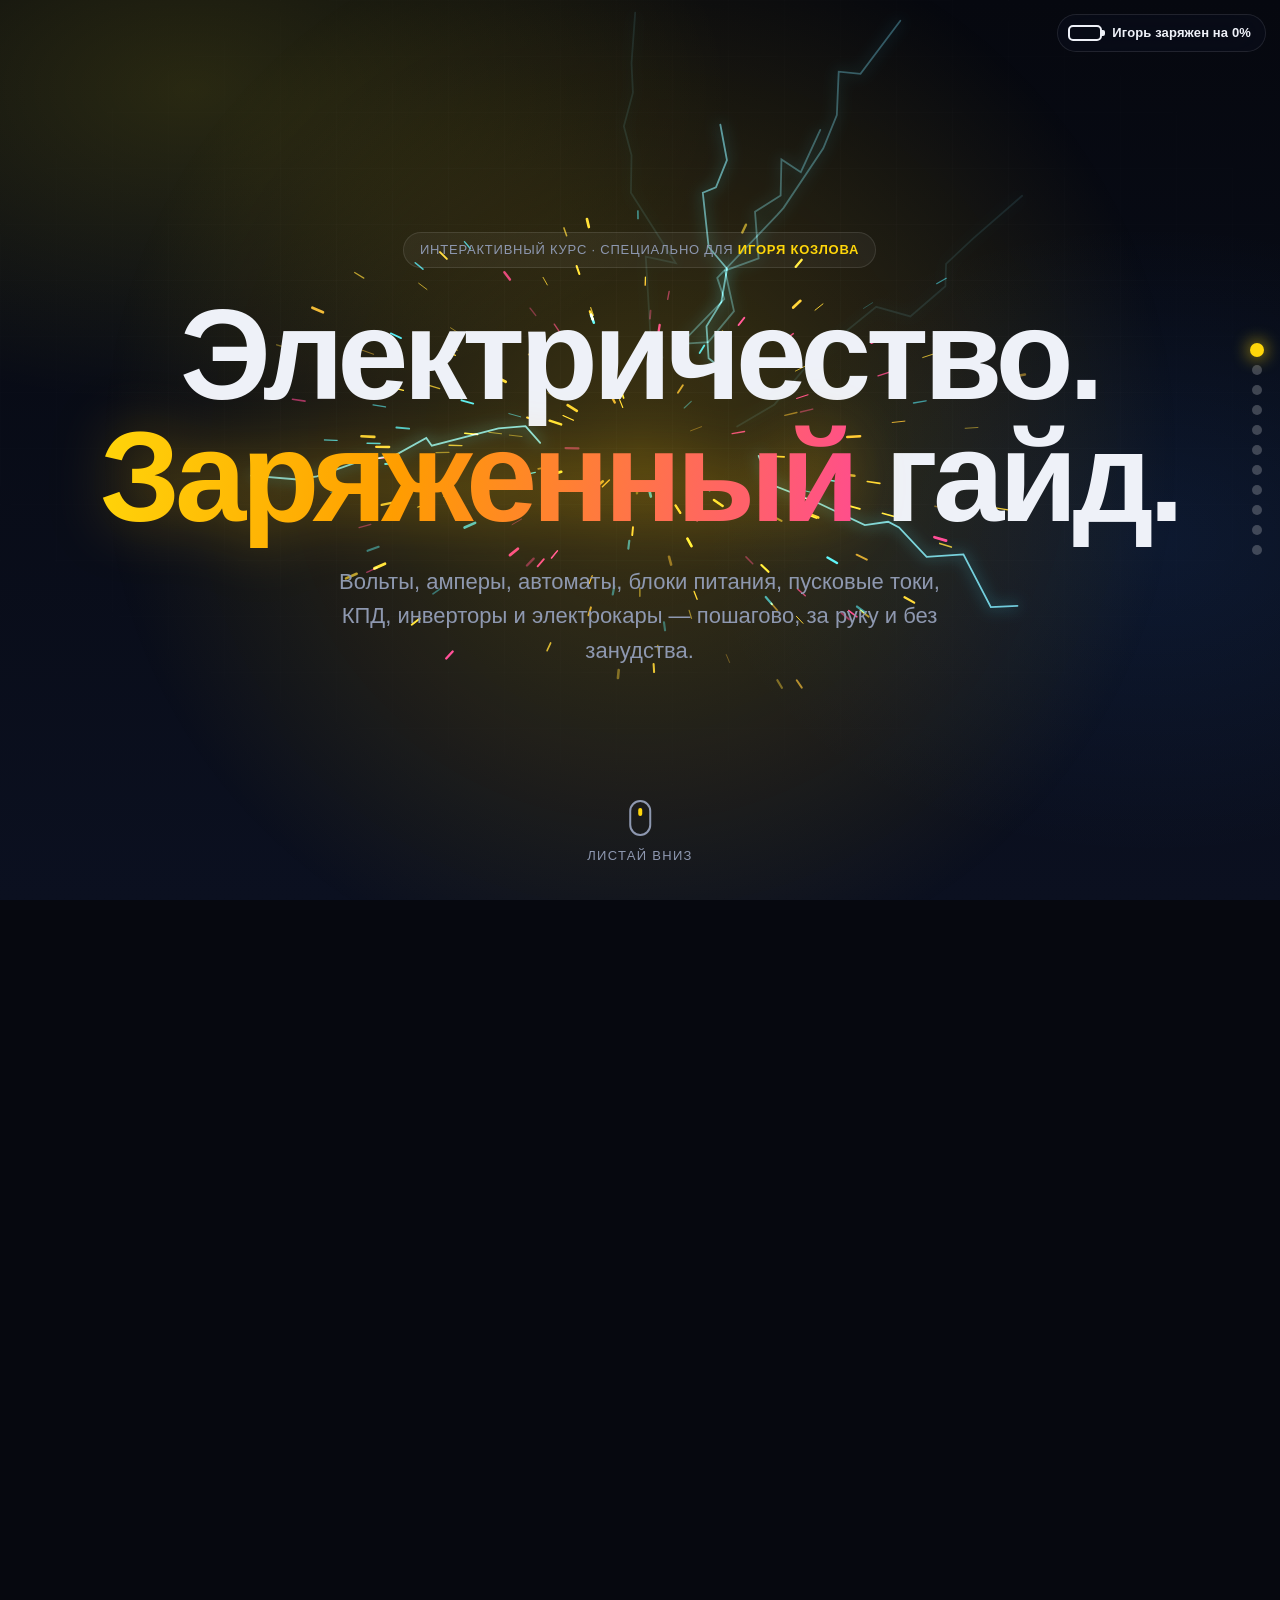
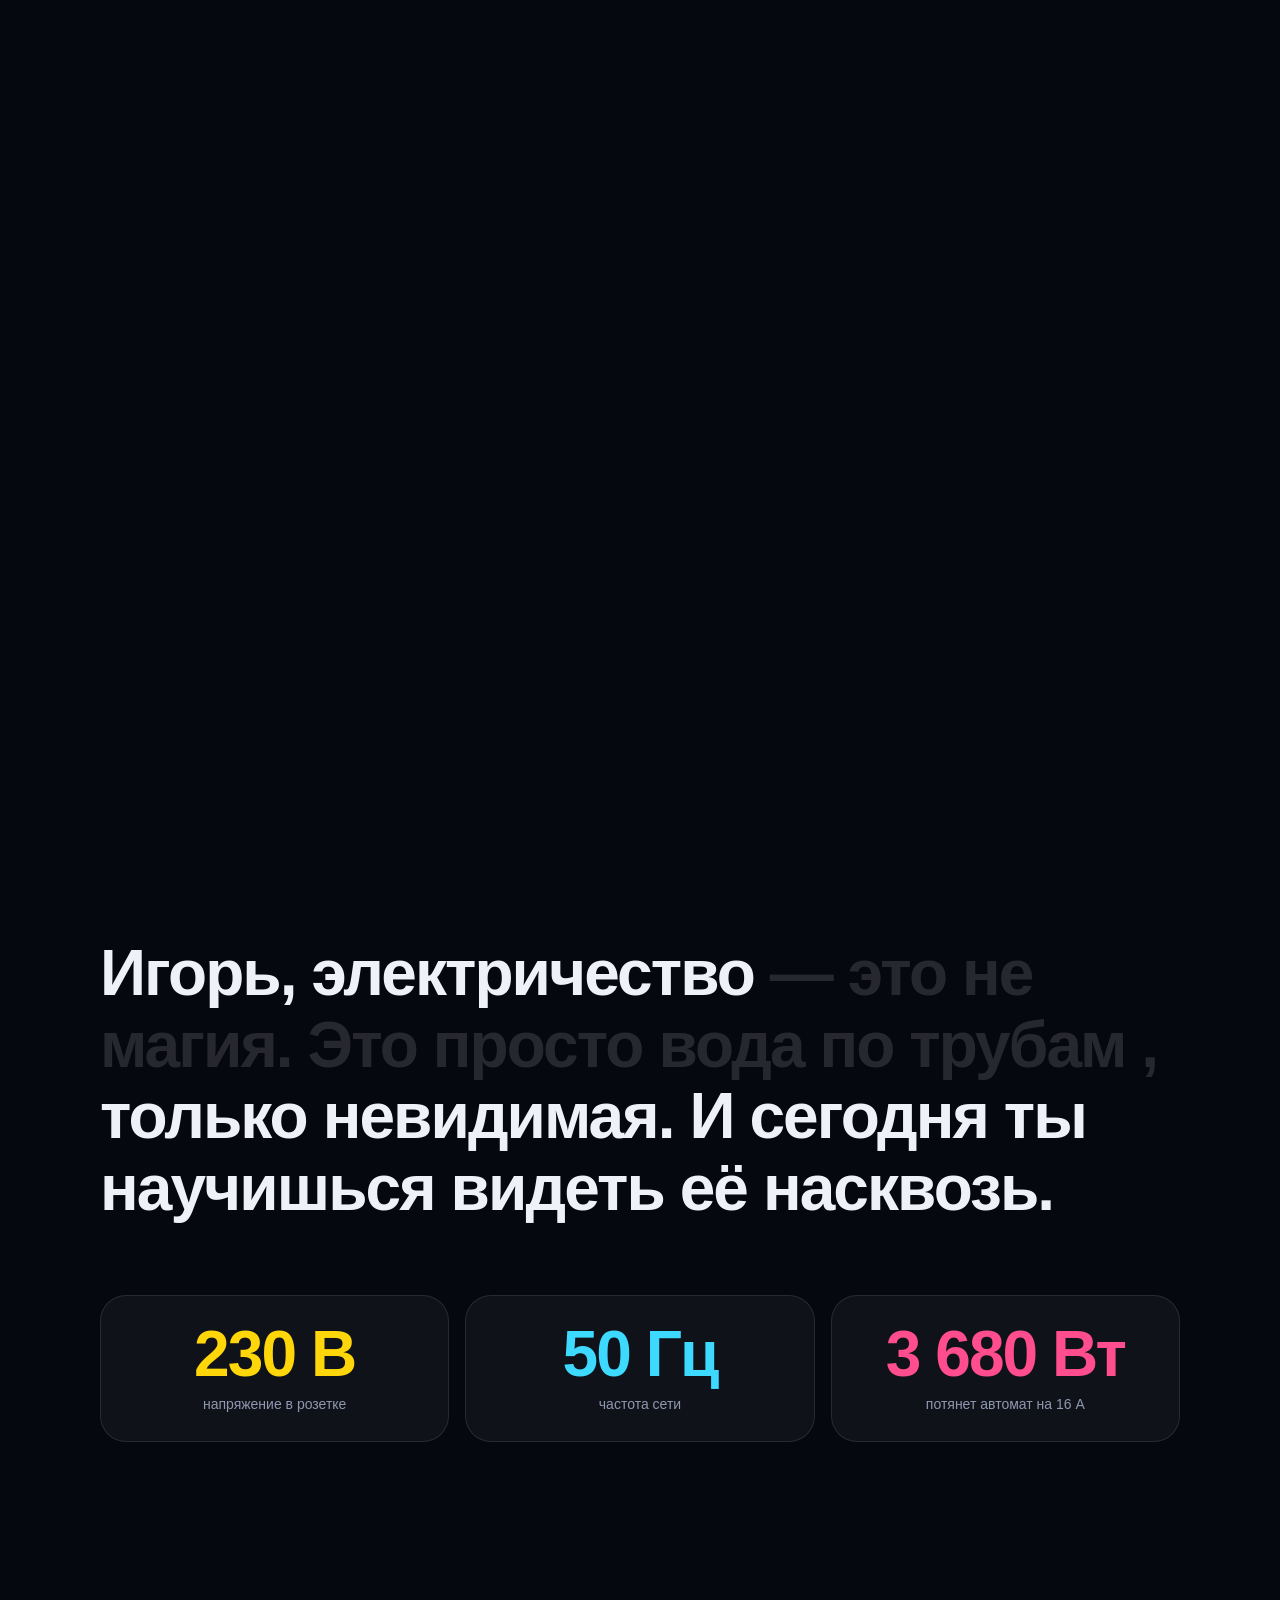
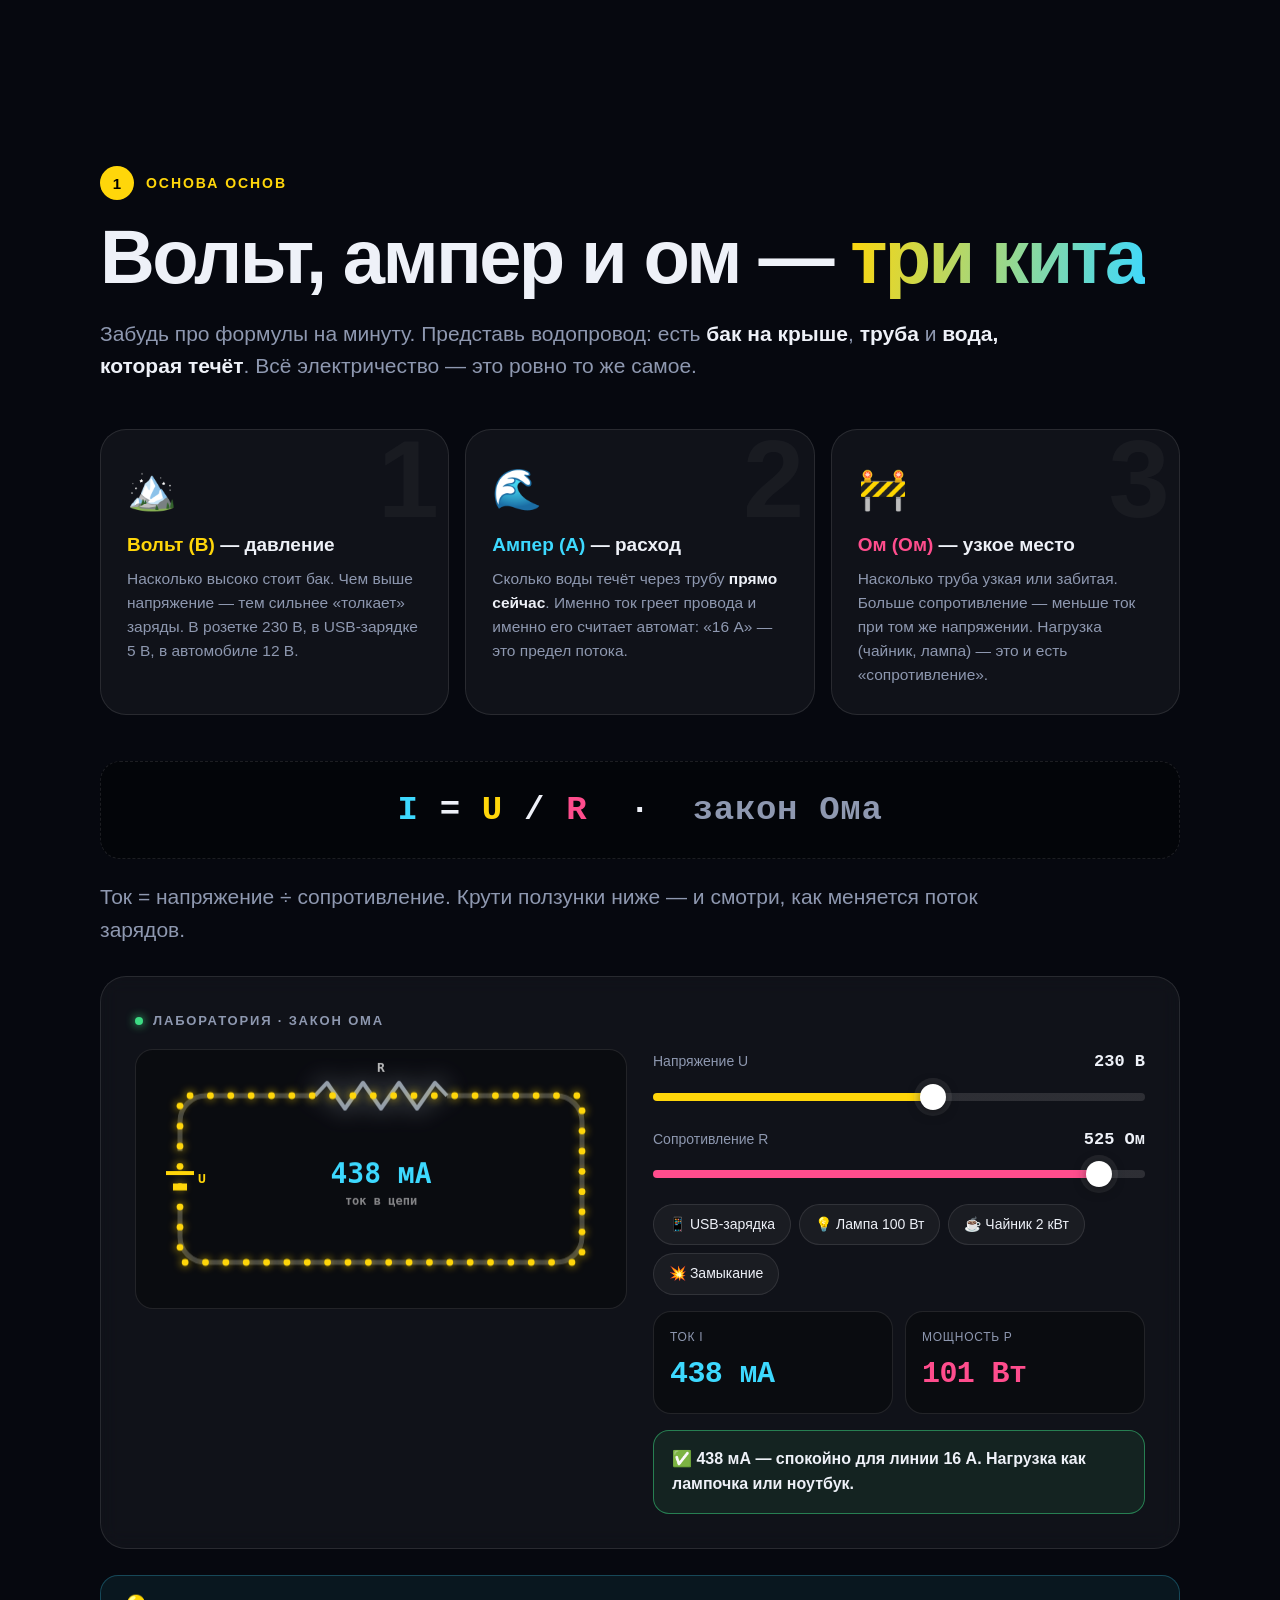
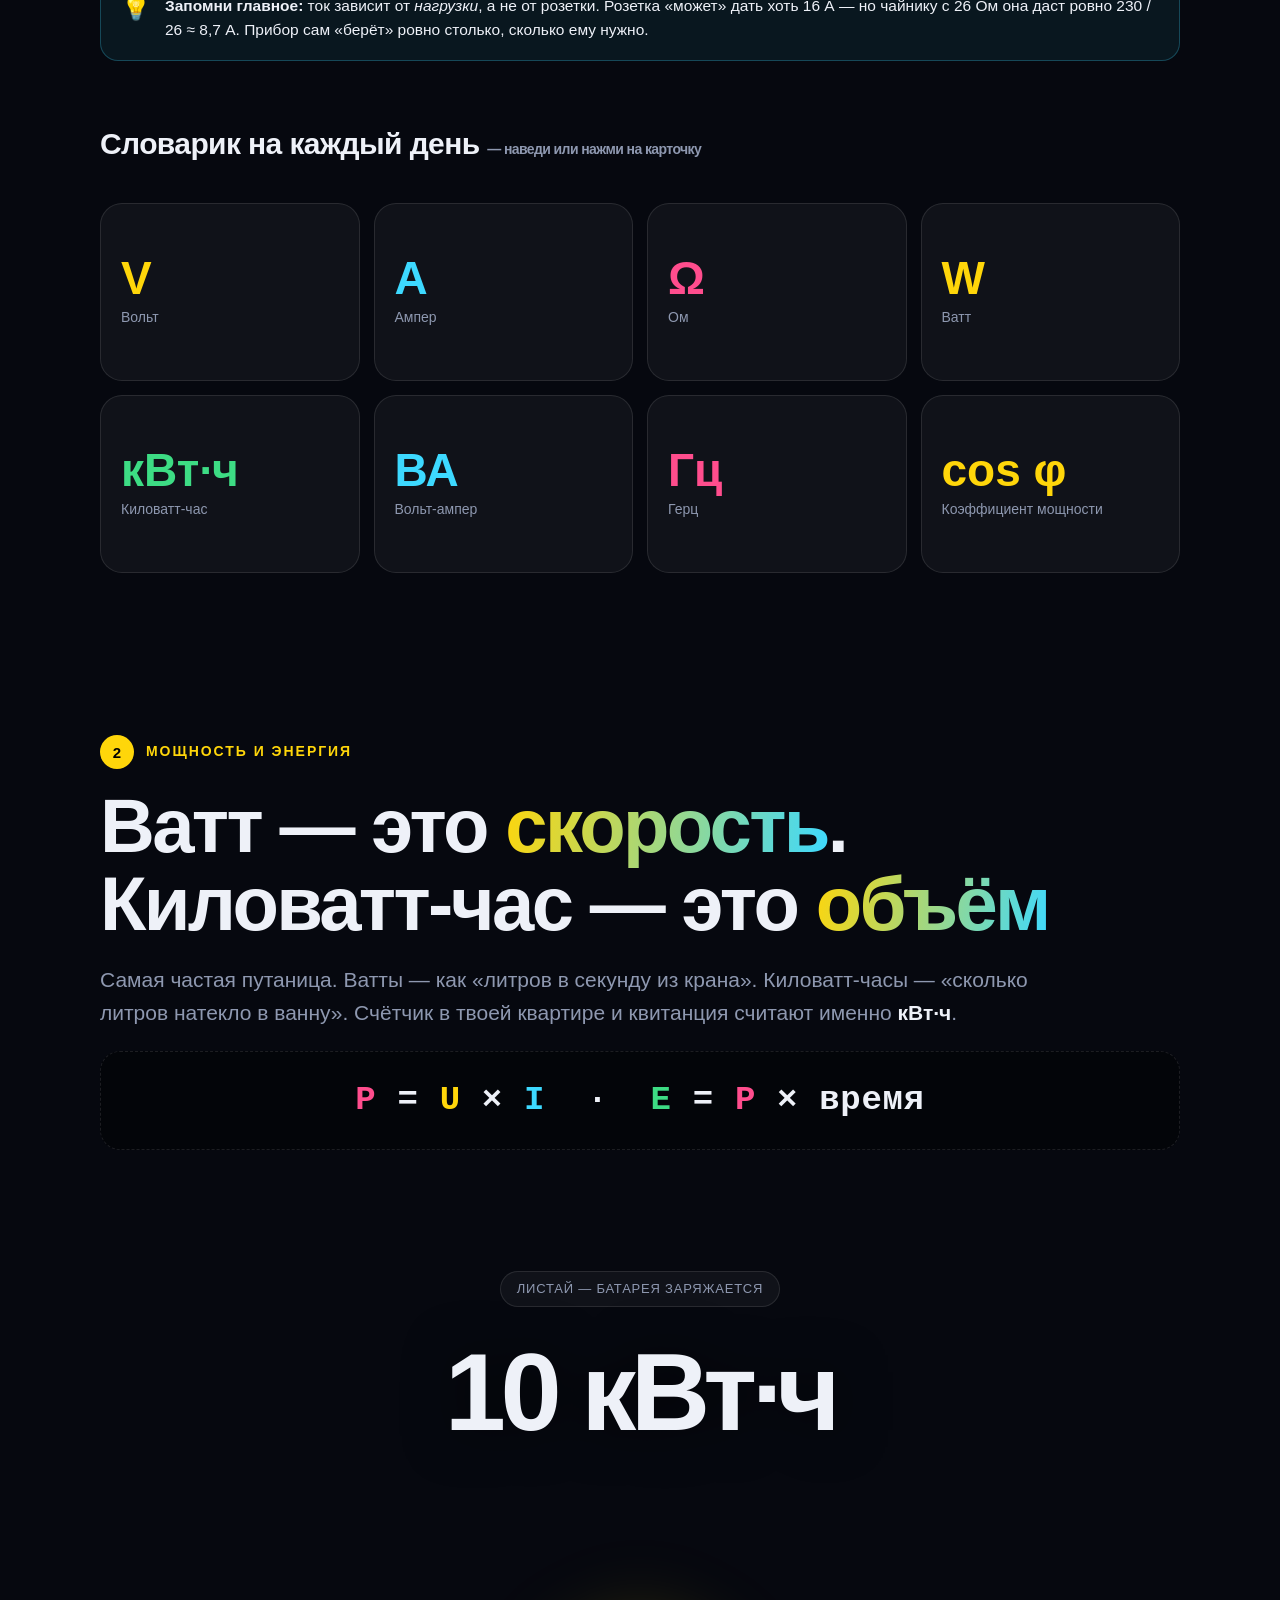
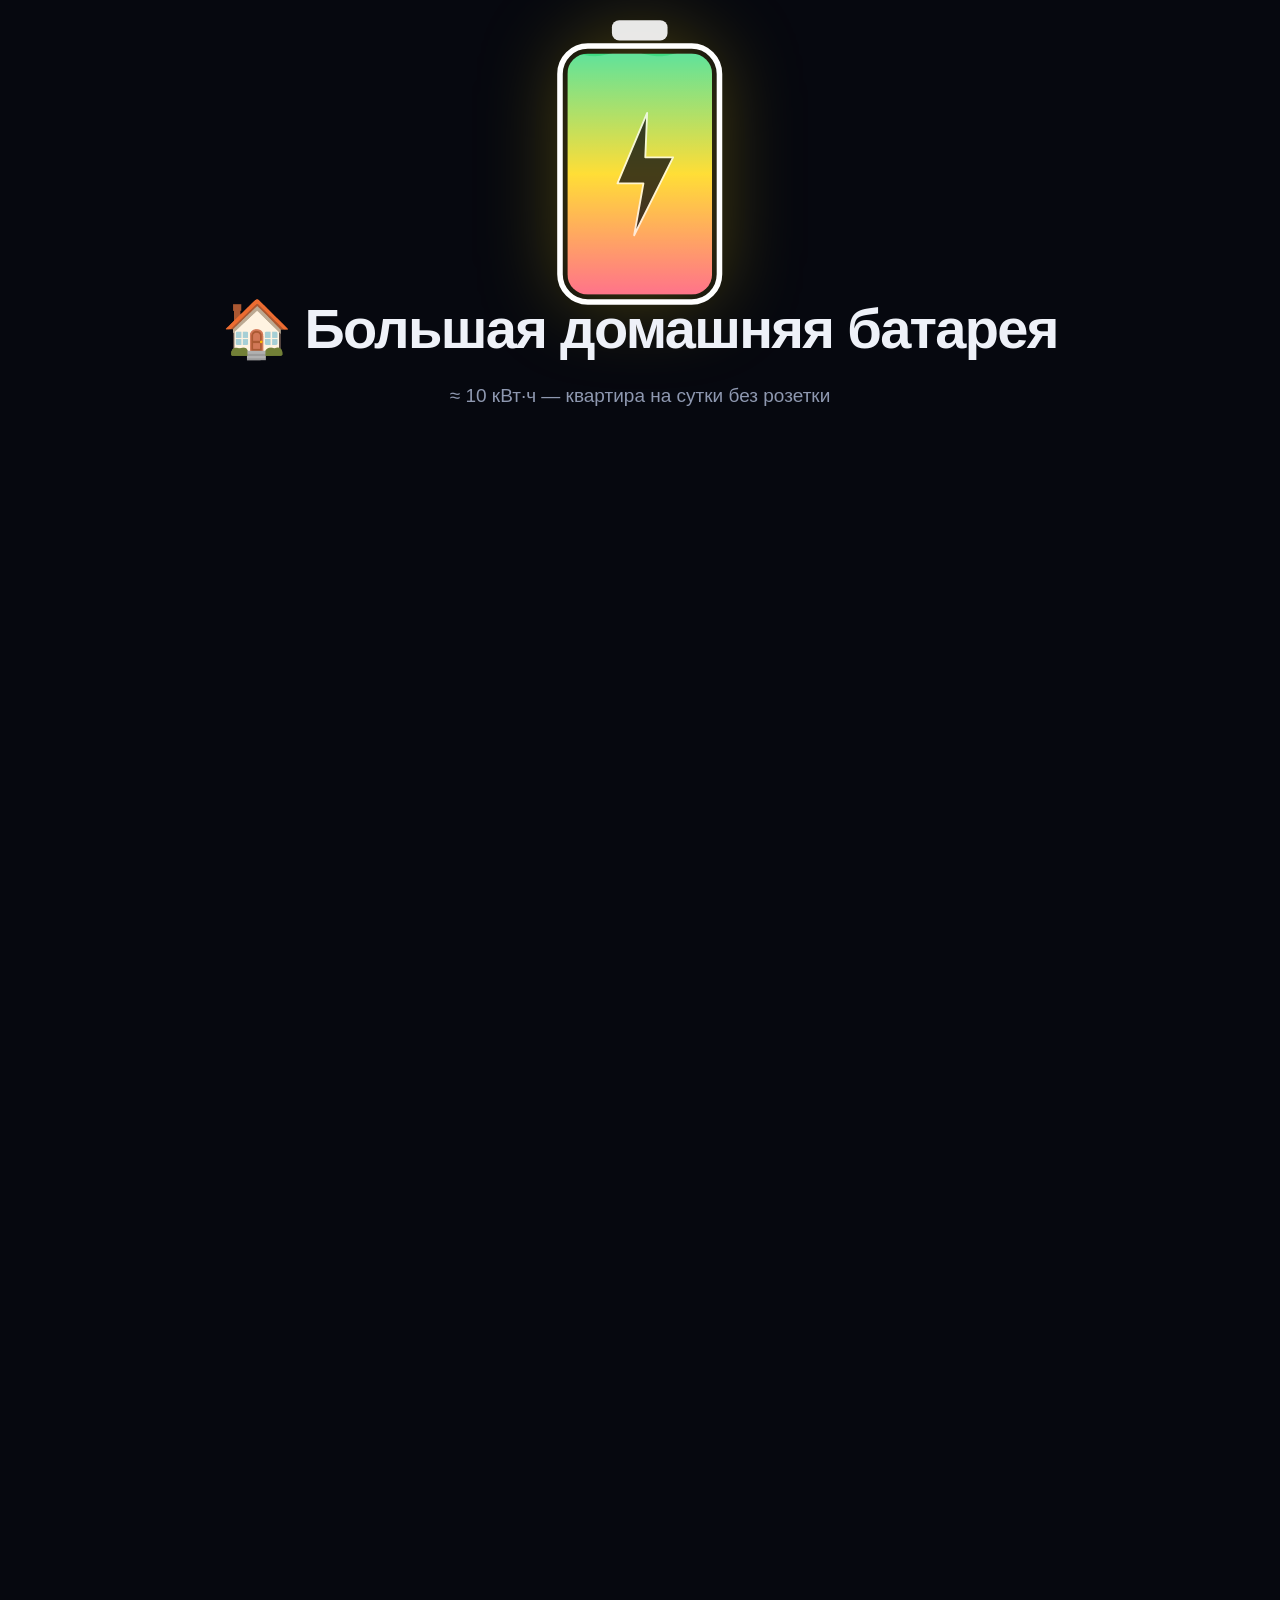
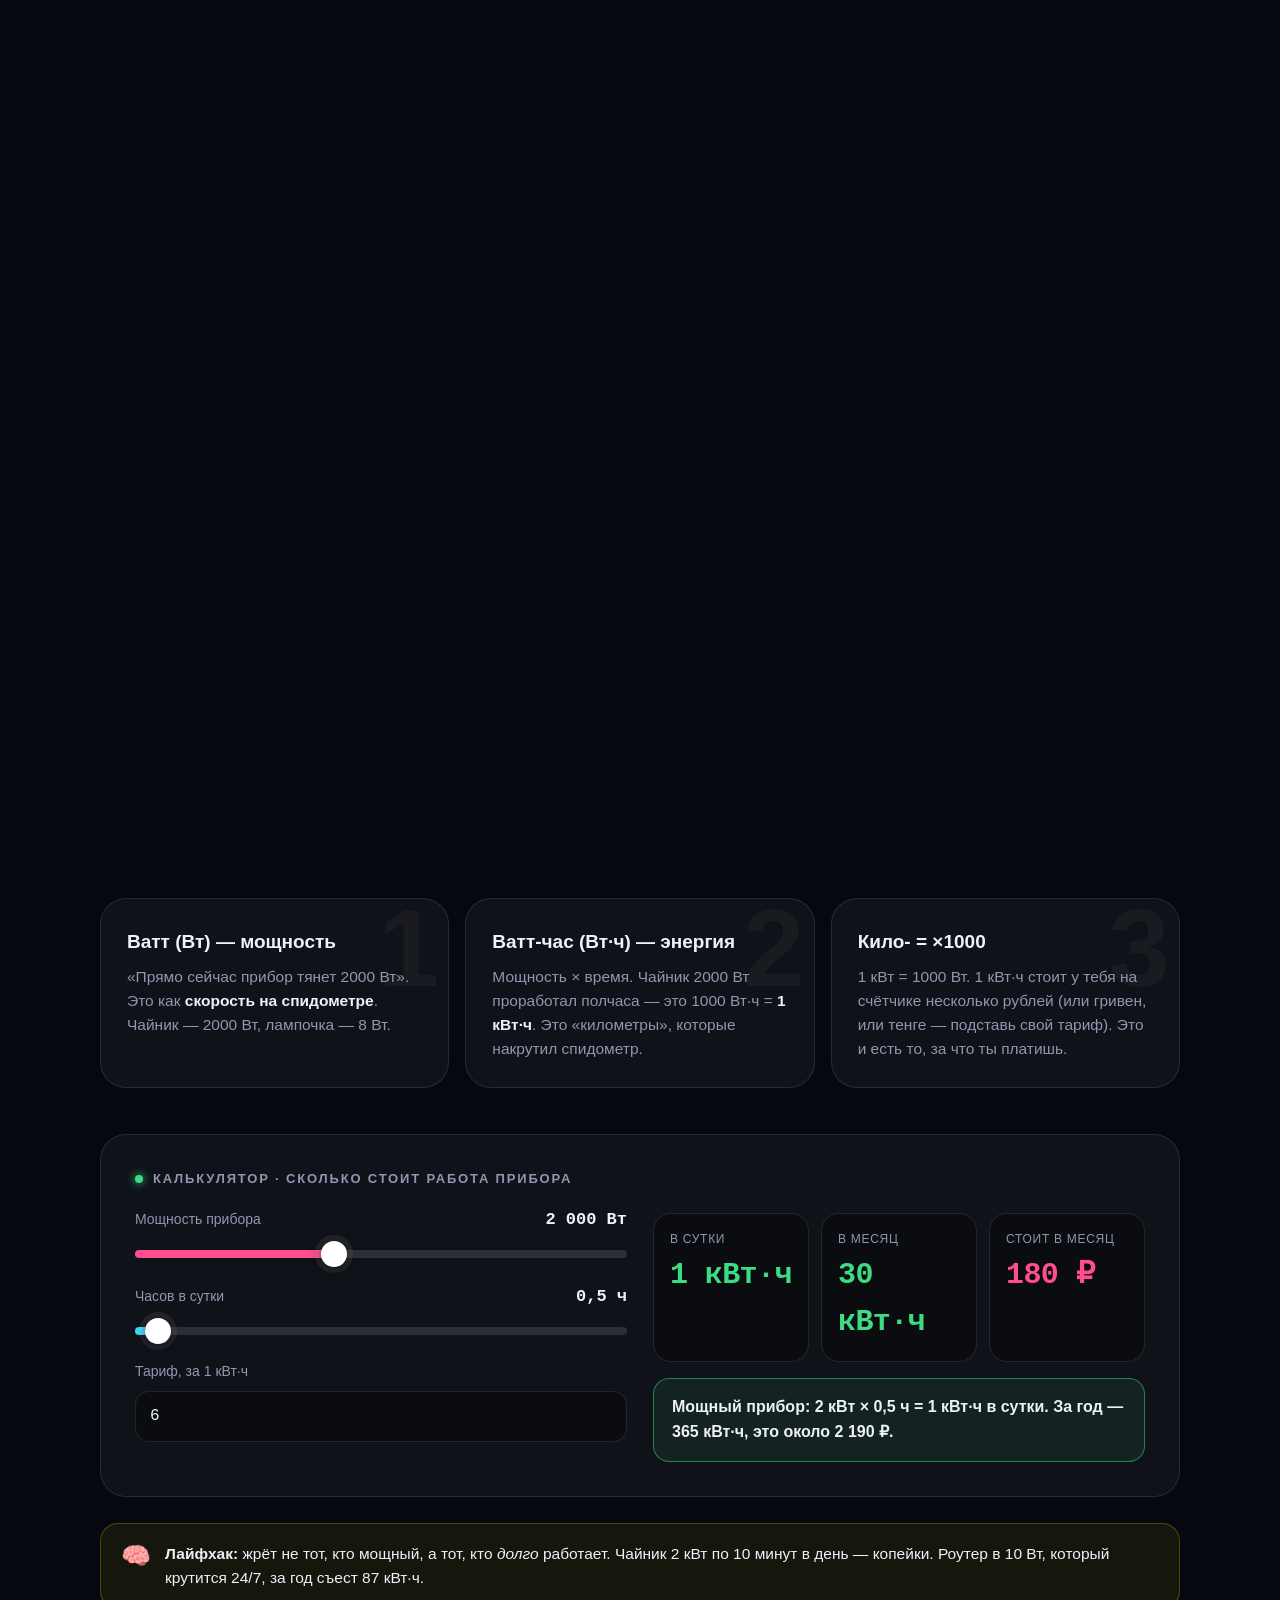
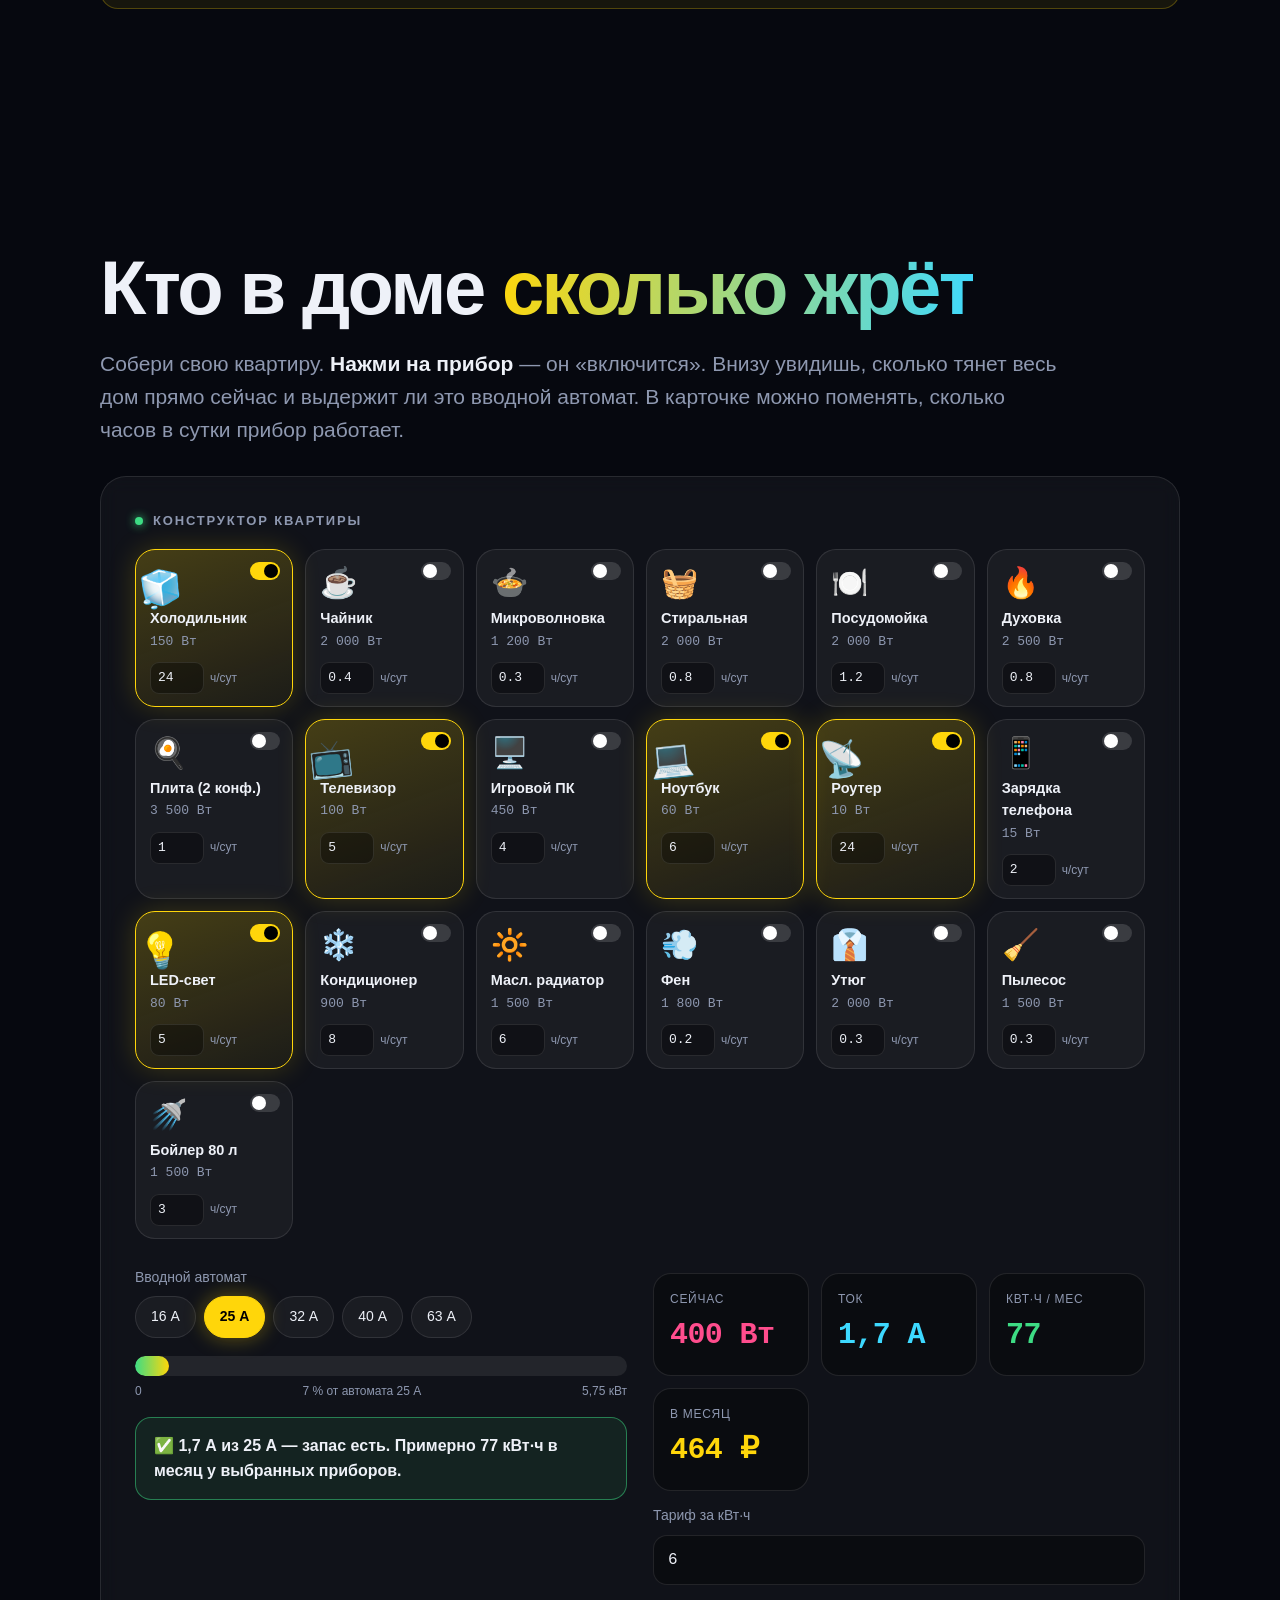
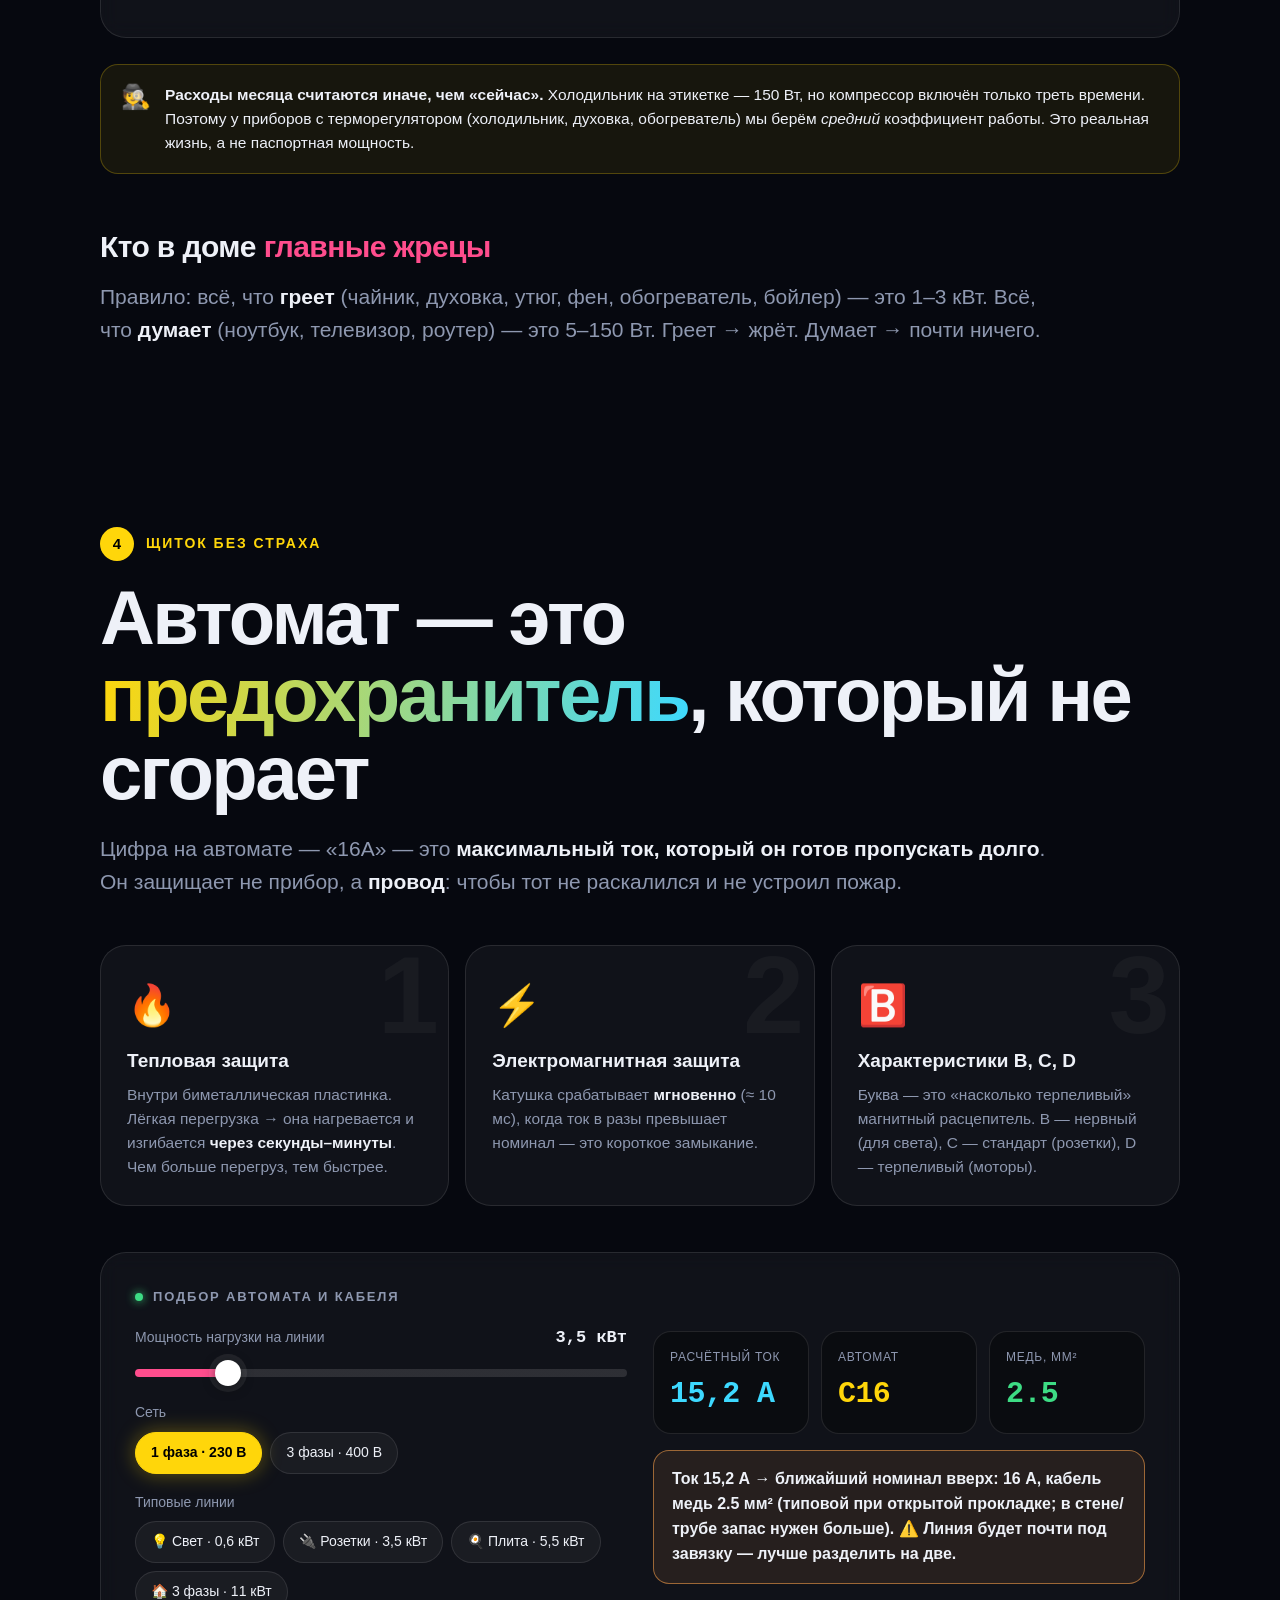
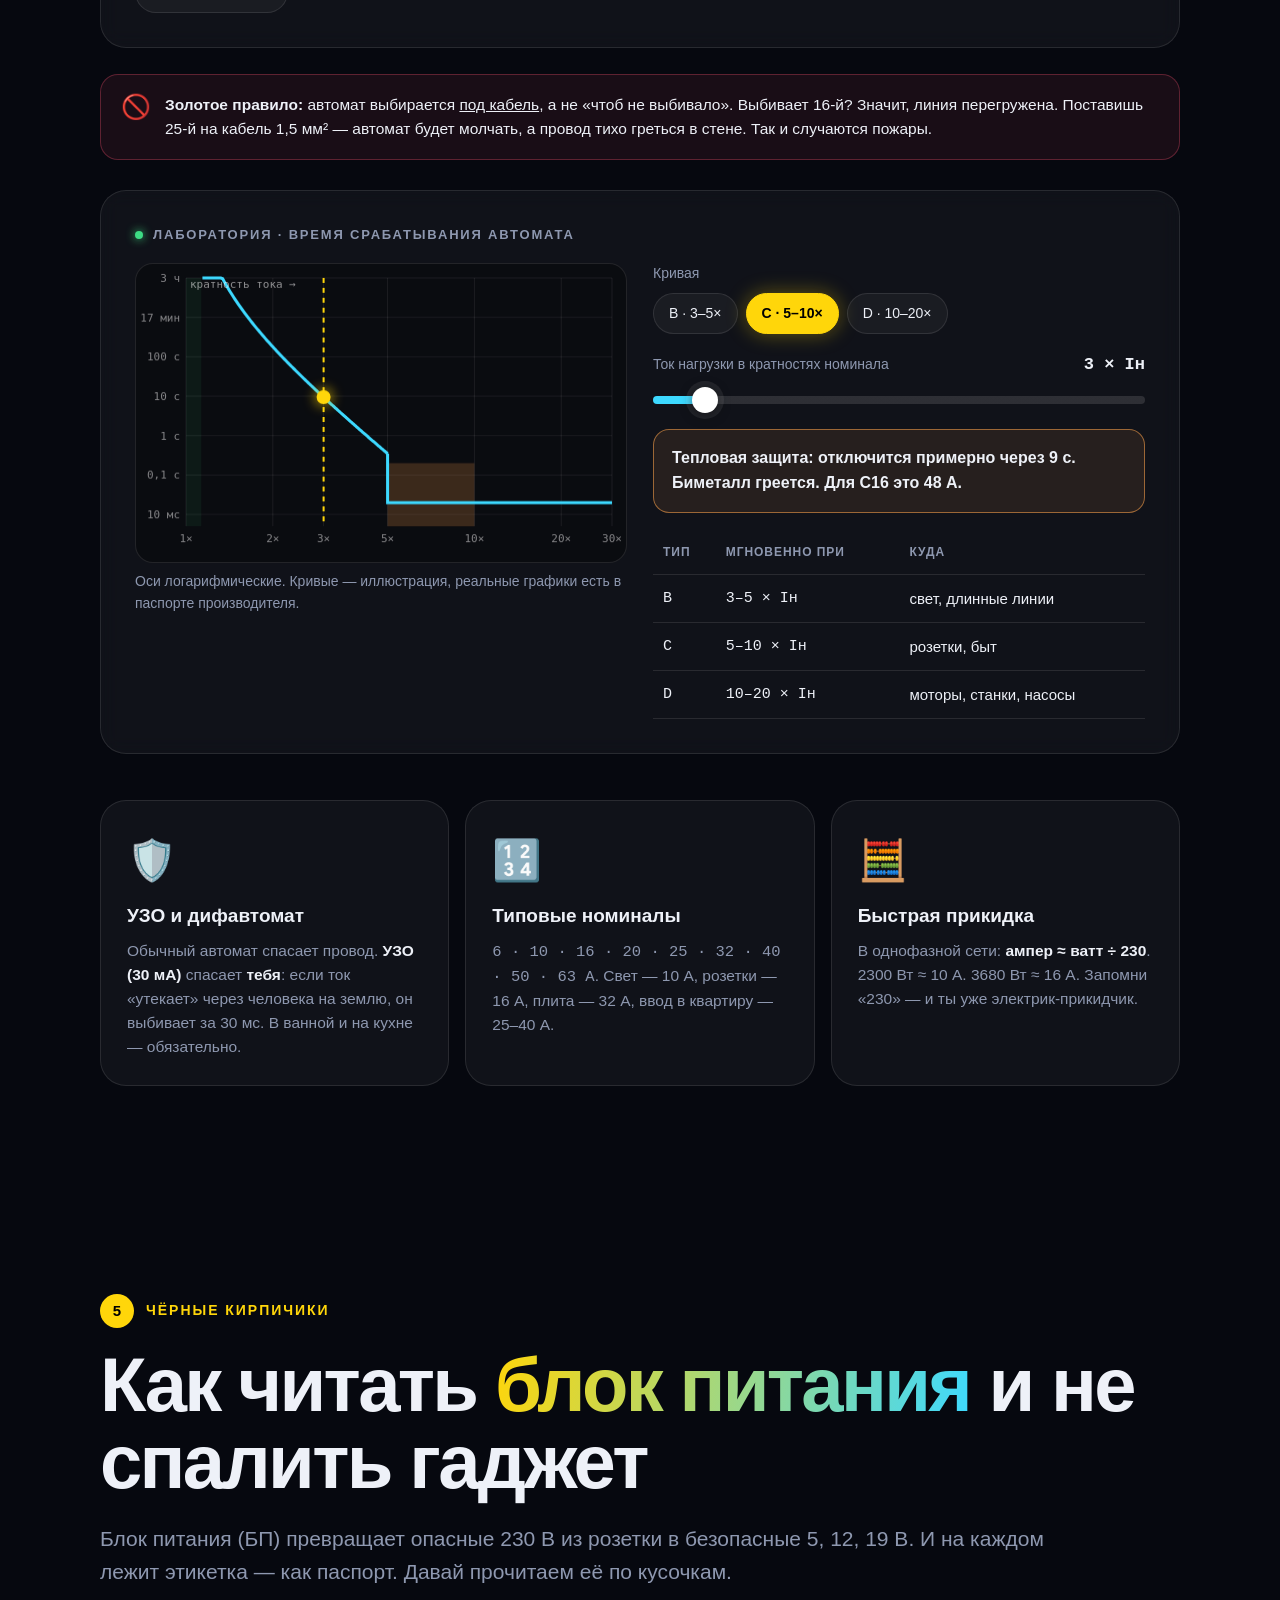
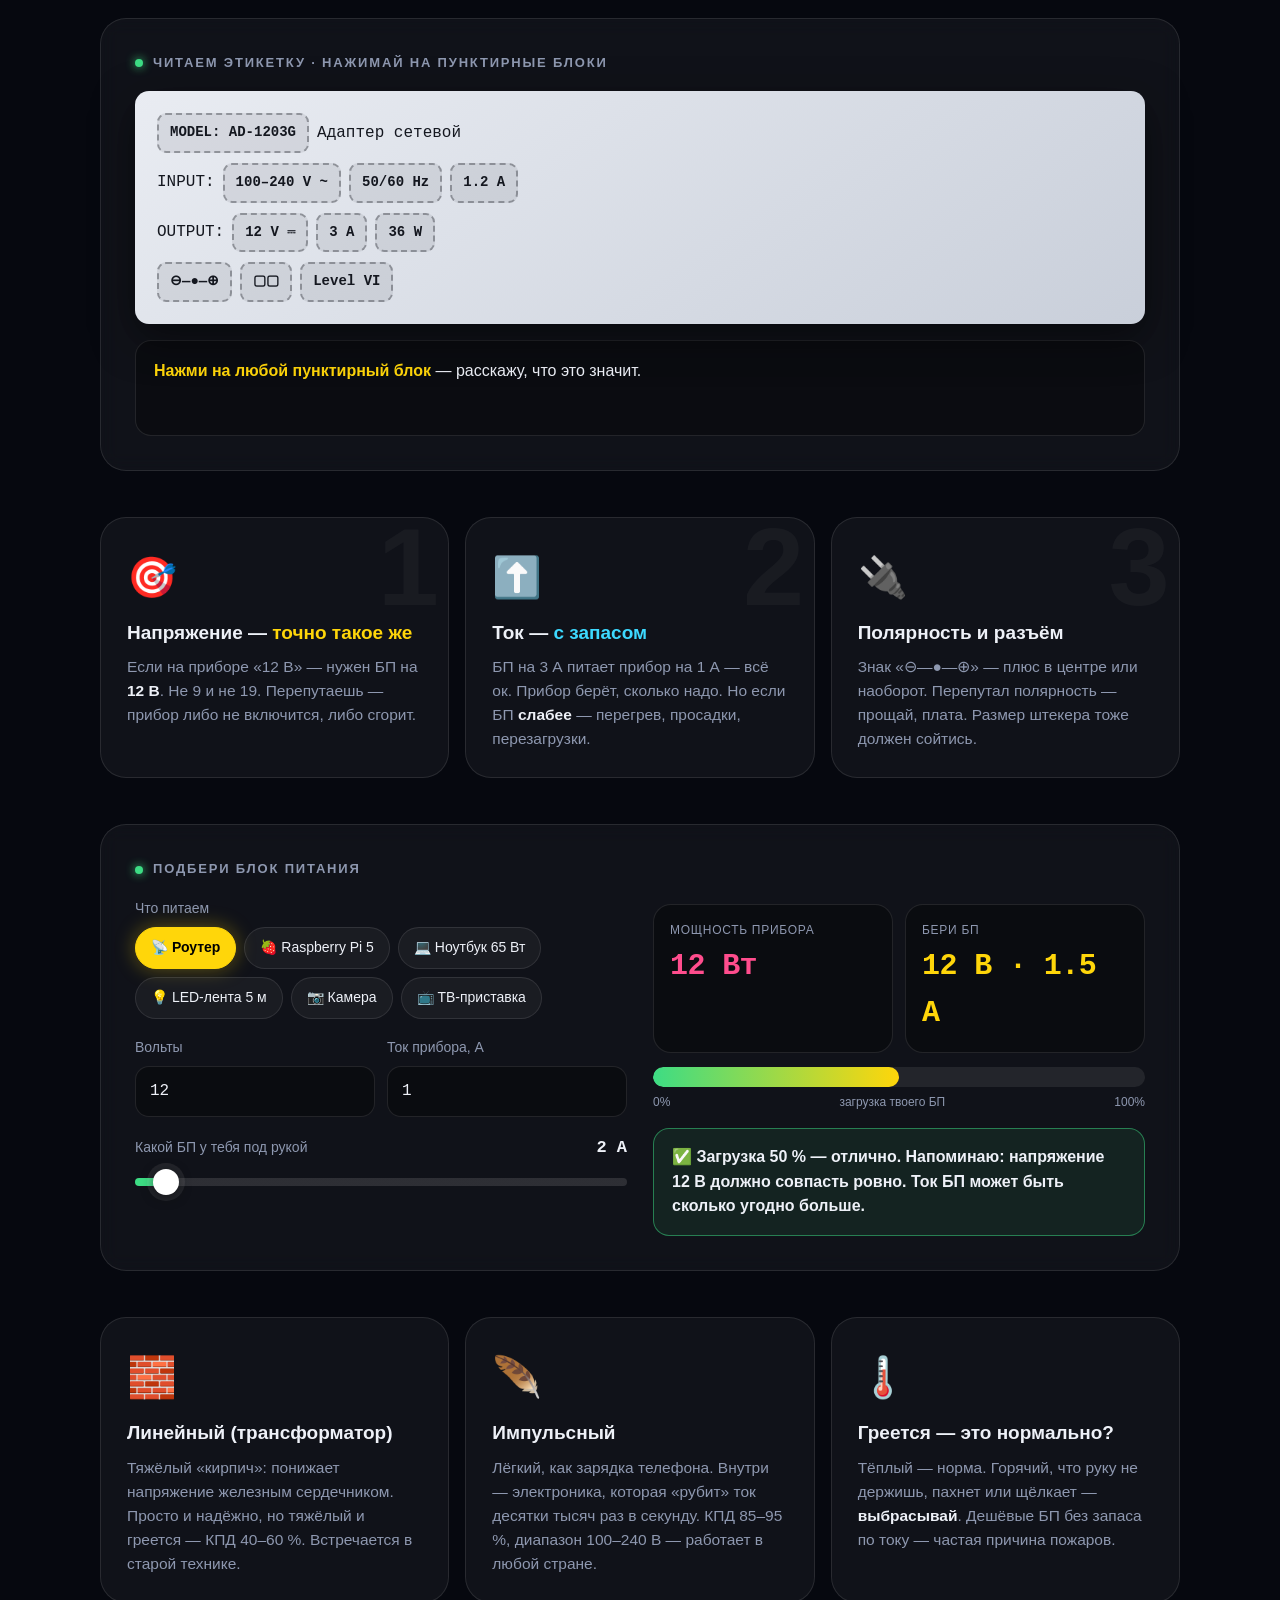
==== electricity/index.html @ 06f3fedd "Add interactive electricity guide for Igor (electricity/) Co-Authored-By: Claude Sonnet 5.5 <noreply" ====
<!doctype html>
<html lang="ru" class="no-js">
<head>
<meta charset="utf-8">
<meta name="viewport" content="width=device-width, initial-scale=1, viewport-fit=cover">
<title>Электричество для Игоря — заряженный гайд</title>
<meta name="description" content="Интерактивный курс по электричеству для Игоря Козлова: амперы, автоматы, блоки питания, пусковые токи, КПД, инверторы и электрокары.">
<meta name="theme-color" content="#06080f">
<link rel="icon" href="data:image/svg+xml,%3Csvg xmlns='http://www.w3.org/2000/svg' viewBox='0 0 64 64'%3E%3Crect width='64' height='64' rx='15' fill='%2306080f'/%3E%3Cpath d='M36 6 14 36h14l-4 22 26-34H35z' fill='%23ffd60a'/%3E%3C/svg%3E">
<link rel="stylesheet" href="style.css">
<script>document.documentElement.className='js'</script>
</head>
<body>
<div class="bg"></div>
<div class="progress" id="progress"></div>
<div class="hud" id="hud" aria-live="off"><div class="bat"><i id="hudFill"></i></div><div class="txt"><span class="long">Игорь заряжен на </span><b id="hudPct">0%</b></div></div>
<nav class="dots" id="dots" aria-label="Главы"></nav>

<!-- ================= HERO ================= -->
<header class="hero" id="hero" data-scene="hero">
  <div class="stick">
    <canvas id="sparks"></canvas>
    <div class="hero-in" id="heroIn">
      <div class="eyebrow">Интерактивный курс · специально для <b>Игоря Козлова</b></div>
      <h1>Электричество.<br><span class="grad">Заряженный</span> гайд.</h1>
      <p class="sub">Вольты, амперы, автоматы, блоки питания, пусковые токи, КПД, инверторы и электрокары — пошагово, за руку и без занудства.</p>
    </div>
    <div class="scroll-hint" id="hint"><i></i>листай вниз</div>
  </div>
</header>

<!-- ================= STATEMENT ================= -->
<section class="statement">
  <div class="wrap">
    <p class="scrub" id="scrub1" data-text="Игорь, электричество — это не магия. Это просто *вода по трубам*, только невидимая. И сегодня ты научишься *видеть* её насквозь."></p>
    <div class="stats">
      <div class="stat rv"><div class="n volt"><span data-count="230">0</span> В</div><div class="l">напряжение в розетке</div></div>
      <div class="stat rv" style="--d:.1s"><div class="n amp"><span data-count="50">0</span> Гц</div><div class="l">частота сети</div></div>
      <div class="stat rv" style="--d:.2s"><div class="n watt"><span data-count="3680">0</span> Вт</div><div class="l">потянет автомат на 16 А</div></div>
    </div>
  </div>
</section>

<!-- ================= 1. ВОЛЬТЫ АМПЕРЫ ОМЫ ================= -->
<section class="chapter" id="ch1" data-nav="Вольт · Ампер · Ом" data-hue="45">
  <div class="wrap">
    <div class="kicker rv"><b>1</b> Основа основ</div>
    <h2 class="rv">Вольт, ампер и ом — <em>три кита</em></h2>
    <p class="lead rv">Забудь про формулы на минуту. Представь водопровод: есть <b>бак на крыше</b>, <b>труба</b> и <b>вода, которая течёт</b>. Всё электричество — это ровно то же самое.</p>

    <div class="steps">
      <div class="step rv"><div class="no">1</div><span class="big">🏔️</span><h4><span class="volt">Вольт (В)</span> — давление</h4><p>Насколько высоко стоит бак. Чем выше напряжение — тем сильнее «толкает» заряды. В розетке 230 В, в USB-зарядке 5 В, в автомобиле 12 В.</p></div>
      <div class="step rv" style="--d:.1s"><div class="no">2</div><span class="big">🌊</span><h4><span class="amp">Ампер (А)</span> — расход</h4><p>Сколько воды течёт через трубу <b>прямо сейчас</b>. Именно ток греет провода и именно его считает автомат: «16 А» — это предел потока.</p></div>
      <div class="step rv" style="--d:.2s"><div class="no">3</div><span class="big">🚧</span><h4><span class="watt">Ом (Ом)</span> — узкое место</h4><p>Насколько труба узкая или забитая. Больше сопротивление — меньше ток при том же напряжении. Нагрузка (чайник, лампа) — это и есть «сопротивление».</p></div>
    </div>

    <div class="formula rv"><span class="amp">I</span> = <span class="volt">U</span> / <span class="watt">R</span> &nbsp;·&nbsp; <span class="muted">закон Ома</span></div>
    <p class="lead rv" style="margin-top:0">Ток = напряжение ÷ сопротивление. Крути ползунки ниже — и смотри, как меняется поток зарядов.</p>

    <div class="card lab rv">
      <div class="lab-h">Лаборатория · закон Ома</div>
      <div class="grid2">
        <div>
          <canvas class="cv" id="ohmCv" height="260"></canvas>
        </div>
        <div>
          <div class="ctl"><label for="ohmU">Напряжение U <b id="vU">230 В</b></label><input type="range" id="ohmU" min="1" max="400" value="230" style="--c:var(--volt)"></div>
          <div class="ctl"><label for="ohmR">Сопротивление R <b id="vR">529 Ом</b></label><input type="range" id="ohmR" min="-100" max="300" value="272" style="--c:var(--watt)"></div>
          <div class="chips" style="margin-bottom:16px">
            <button class="chip" data-u="5" data-r="5">📱 USB-зарядка</button>
            <button class="chip" data-u="230" data-r="529">💡 Лампа 100 Вт</button>
            <button class="chip" data-u="230" data-r="26.5">☕ Чайник 2 кВт</button>
            <button class="chip" data-u="230" data-r="0.1">💥 Замыкание</button>
          </div>
          <div class="out">
            <div class="o a"><small>Ток I</small><b id="oI">0</b></div>
            <div class="o w"><small>Мощность P</small><b id="oP">0</b></div>
          </div>
          <div class="verdict" id="ohmVerdict"></div>
        </div>
      </div>
    </div>

    <div class="callout blue rv"><div class="ic">💡</div><p><b>Запомни главное:</b> ток зависит от <i>нагрузки</i>, а не от розетки. Розетка «может» дать хоть 16 А — но чайнику с 26 Ом она даст ровно 230 / 26 ≈ 8,7 А. Прибор сам «берёт» ровно столько, сколько ему нужно.</p></div>

    <h3 class="rv" style="margin-top:60px">Словарик на каждый день <span class="muted small">— наведи или нажми на карточку</span></h3>
    <div class="gloss" id="gloss"></div>
  </div>
</section>

<!-- ================= 2. ВАТТЫ ================= -->
<section class="chapter" id="ch2" data-nav="Ватты и кВт·ч" data-hue="330">
  <div class="wrap">
    <div class="kicker rv"><b>2</b> Мощность и энергия</div>
    <h2 class="rv">Ватт — это <em>скорость</em>. Киловатт-час — это <em>объём</em></h2>
    <p class="lead rv">Самая частая путаница. Ватты — как «литров в секунду из крана». Киловатт-часы — «сколько литров натекло в ванну». Счётчик в твоей квартире и квитанция считают именно <b>кВт·ч</b>.</p>
    <div class="formula rv"><span class="watt">P</span> = <span class="volt">U</span> × <span class="amp">I</span> &nbsp;·&nbsp; <span class="ok">E</span> = <span class="watt">P</span> × время</div>
  </div>

  <!-- sticky: батарея заряжается при скролле -->
  <div class="scene" id="sceneBat" data-scene="bat">
    <div class="stick">
      <div class="ttl"><span class="eyebrow">Листай — батарея заряжается</span></div>
      <div id="batBolts"></div>
      <svg id="bat-svg" viewBox="0 0 200 330" aria-hidden="true">
        <defs>
          <linearGradient id="batG" x1="0" y1="1" x2="0" y2="0"><stop offset="0" stop-color="#ff5470"/><stop offset=".5" stop-color="#ffd60a"/><stop offset="1" stop-color="#3ddc84"/></linearGradient>
          <clipPath id="batClip"><rect x="22" y="48" width="156" height="260" rx="22"/></clipPath>
        </defs>
        <rect x="70" y="12" width="60" height="22" rx="8" fill="#fff" opacity=".9"/>
        <rect x="14" y="40" width="172" height="276" rx="30" fill="none" stroke="#fff" stroke-width="6"/>
        <g clip-path="url(#batClip)"><rect id="batFill" x="22" y="308" width="156" height="0" fill="url(#batG)"/>
          <path id="batWave" d="" fill="rgba(255,255,255,.18)"/></g>
        <path d="M108 112 76 188h28l-10 56 42-84h-30z" fill="#06080f" opacity=".75" stroke="#fff" stroke-width="2" stroke-linejoin="round"/>
      </svg>
      <div class="bignum" id="batNum" style="left:0;right:0;text-align:center;top:15vh">0</div>
      <div class="cap"><h3 id="batH">Телефон</h3><p id="batP">≈ 15 Вт·ч</p></div>
    </div>
  </div>

  <div class="wrap">
    <div class="steps">
      <div class="step rv"><div class="no">1</div><h4>Ватт (Вт) — мощность</h4><p>«Прямо сейчас прибор тянет 2000 Вт». Это как <b>скорость на спидометре</b>. Чайник — 2000 Вт, лампочка — 8 Вт.</p></div>
      <div class="step rv" style="--d:.1s"><div class="no">2</div><h4>Ватт-час (Вт·ч) — энергия</h4><p>Мощность × время. Чайник 2000 Вт проработал полчаса — это 1000 Вт·ч = <b>1 кВт·ч</b>. Это «километры», которые накрутил спидометр.</p></div>
      <div class="step rv" style="--d:.2s"><div class="no">3</div><h4>Кило- = ×1000</h4><p>1 кВт = 1000 Вт. 1 кВт·ч стоит у тебя на счётчике несколько рублей (или гривен, или тенге — подставь свой тариф). Это и есть то, за что ты платишь.</p></div>
    </div>

    <div class="card lab rv">
      <div class="lab-h">Калькулятор · сколько стоит работа прибора</div>
      <div class="grid2">
        <div>
          <div class="ctl"><label for="eW">Мощность прибора <b id="veW">2000 Вт</b></label><input type="range" id="eW" min="1" max="5000" value="2000" style="--c:var(--watt)"></div>
          <div class="ctl"><label for="eH">Часов в сутки <b id="veH">0.5 ч</b></label><input type="range" id="eH" min="0" max="24" step="0.1" value="0.5" style="--c:var(--amp)"></div>
          <div class="ctl"><label for="eT">Тариф, за 1 кВт·ч</label><input type="number" id="eT" value="6" min="0" step="0.1"></div>
        </div>
        <div>
          <div class="out">
            <div class="o gr"><small>В сутки</small><b id="eD">0</b></div>
            <div class="o gr"><small>В месяц</small><b id="eM">0</b></div>
            <div class="o w"><small>Стоит в месяц</small><b id="eC">0</b></div>
          </div>
          <div class="verdict" id="eV"></div>
        </div>
      </div>
    </div>
    <div class="callout rv"><div class="ic">🧠</div><p><b>Лайфхак:</b> жрёт не тот, кто мощный, а тот, кто <i>долго</i> работает. Чайник 2 кВт по 10 минут в день — копейки. Роутер в 10 Вт, который крутится 24/7, за год съест 87 кВт·ч.</p></div>
  </div>
</section>

<!-- ================= 3. ДОМ ================= -->
<section class="chapter" id="ch3" data-nav="Что в доме" data-hue="150">
  <div class="wrap">
    <div class="kicker rv"><b>3</b> Квартира под микроскопом</div>
    <h2 class="rv">Кто в доме <em>сколько жрёт</em></h2>
    <p class="lead rv">Собери свою квартиру. <b>Нажми на прибор</b> — он «включится». Внизу увидишь, сколько тянет весь дом прямо сейчас и выдержит ли это вводной автомат. В карточке можно поменять, сколько часов в сутки прибор работает.</p>

    <div class="card lab rv">
      <div class="lab-h">Конструктор квартиры</div>
      <div class="devs" id="devs"></div>
      <div style="margin-top:28px" class="grid2">
        <div>
          <div class="ctl"><div class="lb">Вводной автомат</div>
            <div class="chips" id="homeBk"></div></div>
          <div class="gauge"><i id="homeGauge"></i></div>
          <div class="gl"><span>0</span><span id="homeGl">нагрузка на автомат</span><span id="homeMax"></span></div>
          <div class="verdict" id="homeV"></div>
        </div>
        <div>
          <div class="out">
            <div class="o w"><small>Сейчас</small><b id="homeW">0</b></div>
            <div class="o a"><small>Ток</small><b id="homeA">0</b></div>
            <div class="o gr"><small>кВт·ч / мес</small><b id="homeM">0</b></div>
            <div class="o v"><small>В месяц</small><b id="homeC">0</b></div>
          </div>
          <div class="ctl" style="margin-top:14px"><label for="homeT">Тариф за кВт·ч</label><input type="number" id="homeT" value="6" step="0.1" min="0"></div>
        </div>
      </div>
    </div>

    <div class="callout rv"><div class="ic">🕵️</div><p><b>Расходы месяца считаются иначе, чем «сейчас».</b> Холодильник на этикетке — 150 Вт, но компрессор включён только треть времени. Поэтому у приборов с терморегулятором (холодильник, духовка, обогреватель) мы берём <i>средний</i> коэффициент работы. Это реальная жизнь, а не паспортная мощность.</p></div>

    <h3 class="rv" style="margin-top:50px">Кто в доме <span class="watt">главные жрецы</span></h3>
    <p class="lead rv" style="margin-top:6px">Правило: всё, что <b>греет</b> (чайник, духовка, утюг, фен, обогреватель, бойлер) — это 1–3 кВт. Всё, что <b>думает</b> (ноутбук, телевизор, роутер) — это 5–150 Вт. Греет → жрёт. Думает → почти ничего.</p>
  </div>
</section>

<!-- ================= 4. АВТОМАТЫ ================= -->
<section class="chapter" id="ch4" data-nav="Автоматы" data-hue="190">
  <div class="wrap">
    <div class="kicker rv"><b>4</b> Щиток без страха</div>
    <h2 class="rv">Автомат — это <em>предохранитель</em>, который не сгорает</h2>
    <p class="lead rv">Цифра на автомате — «16А» — это <b>максимальный ток, который он готов пропускать долго</b>. Он защищает не прибор, а <b>провод</b>: чтобы тот не раскалился и не устроил пожар.</p>

    <div class="steps">
      <div class="step rv"><div class="no">1</div><span class="big">🔥</span><h4>Тепловая защита</h4><p>Внутри биметаллическая пластинка. Лёгкая перегрузка → она нагревается и изгибается <b>через секунды–минуты</b>. Чем больше перегруз, тем быстрее.</p></div>
      <div class="step rv" style="--d:.1s"><div class="no">2</div><span class="big">⚡</span><h4>Электромагнитная защита</h4><p>Катушка срабатывает <b>мгновенно</b> (≈ 10 мс), когда ток в разы превышает номинал — это короткое замыкание.</p></div>
      <div class="step rv" style="--d:.2s"><div class="no">3</div><span class="big">🅱️</span><h4>Характеристики B, C, D</h4><p>Буква — это «насколько терпеливый» магнитный расцепитель. B — нервный (для света), C — стандарт (розетки), D — терпеливый (моторы).</p></div>
    </div>

    <div class="card lab rv">
      <div class="lab-h">Подбор автомата и кабеля</div>
      <div class="grid2">
        <div>
          <div class="ctl"><label for="bkP">Мощность нагрузки на линии <b id="vbkP">3500 Вт</b></label><input type="range" id="bkP" min="100" max="20000" step="100" value="3500" style="--c:var(--watt)"></div>
          <div class="ctl"><div class="lb">Сеть</div><div class="chips" id="bkPh"><button class="chip on" data-ph="1">1 фаза · 230 В</button><button class="chip" data-ph="3">3 фазы · 400 В</button></div></div>
          <div class="ctl" style="margin-bottom:0"><div class="lb">Типовые линии</div><div class="chips">
            <button class="chip" data-bp="600">💡 Свет · 0,6 кВт</button>
            <button class="chip" data-bp="3500">🔌 Розетки · 3,5 кВт</button>
            <button class="chip" data-bp="5500">🍳 Плита · 5,5 кВт</button>
            <button class="chip" data-bp="11000">🏠 3 фазы · 11 кВт</button></div></div>
        </div>
        <div>
          <div class="out">
            <div class="o a"><small>Расчётный ток</small><b id="bkI">0</b></div>
            <div class="o v"><small>Автомат</small><b id="bkRec">0</b></div>
            <div class="o gr"><small>Медь, мм²</small><b id="bkCab">0</b></div>
          </div>
          <div class="verdict" id="bkV"></div>
        </div>
      </div>
    </div>

    <div class="callout red rv"><div class="ic">🚫</div><p><b>Золотое правило:</b> автомат выбирается <u>под кабель</u>, а не «чтоб не выбивало». Выбивает 16-й? Значит, линия перегружена. Поставишь 25-й на кабель 1,5 мм² — автомат будет молчать, а провод тихо греться в стене. Так и случаются пожары.</p></div>

    <div class="card lab rv">
      <div class="lab-h">Лаборатория · время срабатывания автомата</div>
      <div class="grid2">
        <div>
          <canvas class="cv" id="tripCv" height="300"></canvas>
          <p class="muted small" style="margin-top:8px">Оси логарифмические. Кривые — иллюстрация, реальные графики есть в паспорте производителя.</p>
        </div>
        <div>
          <div class="ctl"><div class="lb">Кривая</div><div class="chips" id="curves">
            <button class="chip" data-c="B">B · 3–5×</button><button class="chip on" data-c="C">C · 5–10×</button><button class="chip" data-c="D">D · 10–20×</button></div></div>
          <div class="ctl"><label for="bkK">Ток нагрузки в кратностях номинала <b id="vbkK">3.0 × Iн</b></label><input type="range" id="bkK" min="100" max="2500" value="300" style="--c:var(--amp)"></div>
          <div class="verdict" id="tripV"></div>
          <div class="tbl" style="margin-top:18px"><table>
            <tr><th>Тип</th><th>Мгновенно при</th><th>Куда</th></tr>
            <tr><td class="m">B</td><td class="m">3–5 × Iн</td><td>свет, длинные линии</td></tr>
            <tr><td class="m">C</td><td class="m">5–10 × Iн</td><td>розетки, быт</td></tr>
            <tr><td class="m">D</td><td class="m">10–20 × Iн</td><td>моторы, станки, насосы</td></tr>
          </table></div>
        </div>
      </div>
    </div>

    <div class="steps">
      <div class="step rv"><span class="big">🛡️</span><h4>УЗО и дифавтомат</h4><p>Обычный автомат спасает провод. <b>УЗО (30 мА)</b> спасает <b>тебя</b>: если ток «утекает» через человека на землю, он выбивает за 30 мс. В ванной и на кухне — обязательно.</p></div>
      <div class="step rv" style="--d:.1s"><span class="big">🔢</span><h4>Типовые номиналы</h4><p><span class="mono">6 · 10 · 16 · 20 · 25 · 32 · 40 · 50 · 63 А</span>. Свет — 10 А, розетки — 16 А, плита — 32 А, ввод в квартиру — 25–40 А.</p></div>
      <div class="step rv" style="--d:.2s"><span class="big">🧮</span><h4>Быстрая прикидка</h4><p>В однофазной сети: <b>ампер ≈ ватт ÷ 230</b>. 2300 Вт ≈ 10 А. 3680 Вт ≈ 16 А. Запомни «230» — и ты уже электрик-прикидчик.</p></div>
    </div>
  </div>
</section>

<!-- ================= 5. БЛОКИ ПИТАНИЯ ================= -->
<section class="chapter" id="ch5" data-nav="Блоки питания" data-hue="260">
  <div class="wrap">
    <div class="kicker rv"><b>5</b> Чёрные кирпичики</div>
    <h2 class="rv">Как читать <em>блок питания</em> и не спалить гаджет</h2>
    <p class="lead rv">Блок питания (БП) превращает опасные 230 В из розетки в безопасные 5, 12, 19 В. И на каждом лежит этикетка — как паспорт. Давай прочитаем её по кусочкам.</p>

    <div class="card lab rv">
      <div class="lab-h">Читаем этикетку · нажимай на пунктирные блоки</div>
      <div class="psu-label">
        <div class="row"><button class="hs" data-i="model">MODEL: AD-1203G</button><span>Адаптер сетевой</span></div>
        <div class="row"><span>INPUT:</span><button class="hs" data-i="in-v">100–240 V ~</button><button class="hs" data-i="in-hz">50/60 Hz</button><button class="hs" data-i="in-a">1.2 A</button></div>
        <div class="row"><span>OUTPUT:</span><button class="hs" data-i="out-v">12 V ⎓</button><button class="hs" data-i="out-a">3 A</button><button class="hs" data-i="out-w">36 W</button></div>
        <div class="row"><button class="hs" data-i="pol">⊖—●—⊕</button><button class="hs" data-i="cl2">▢▢</button><button class="hs" data-i="eff">Level VI</button></div>
      </div>
      <div class="hs-info" id="hsInfo"><b>Нажми на любой пунктирный блок</b> — расскажу, что это значит.</div>
    </div>

    <div class="steps">
      <div class="step rv"><div class="no">1</div><span class="big">🎯</span><h4>Напряжение — <span class="volt">точно такое же</span></h4><p>Если на приборе «12 В» — нужен БП на <b>12 В</b>. Не 9 и не 19. Перепутаешь — прибор либо не включится, либо сгорит.</p></div>
      <div class="step rv" style="--d:.1s"><div class="no">2</div><span class="big">⬆️</span><h4>Ток — <span class="amp">с запасом</span></h4><p>БП на 3 А питает прибор на 1 А — всё ок. Прибор берёт, сколько надо. Но если БП <b>слабее</b> — перегрев, просадки, перезагрузки.</p></div>
      <div class="step rv" style="--d:.2s"><div class="no">3</div><span class="big">🔌</span><h4>Полярность и разъём</h4><p>Знак «⊖—●—⊕» — плюс в центре или наоборот. Перепутал полярность — прощай, плата. Размер штекера тоже должен сойтись.</p></div>
    </div>

    <div class="card lab rv">
      <div class="lab-h">Подбери блок питания</div>
      <div class="grid2">
        <div>
          <div class="ctl"><div class="lb">Что питаем</div><div class="chips" id="psuDevs"></div></div>
          <div class="grid2" style="gap:12px">
            <div class="ctl"><label for="psuU">Вольты</label><input type="number" id="psuU" value="12" step="0.5" min="1"></div>
            <div class="ctl"><label for="psuIn">Ток прибора, А</label><input type="number" id="psuIn" value="1" step="0.1" min="0.05"></div>
          </div>
          <div class="ctl"><label for="psuHave">Какой БП у тебя под рукой <b id="vpsuHave">2 А</b></label><input type="range" id="psuHave" min="5" max="400" value="20" style="--c:var(--ok)"></div>
        </div>
        <div>
          <div class="out">
            <div class="o w"><small>Мощность прибора</small><b id="psuW">0</b></div>
            <div class="o v"><small>Бери БП</small><b id="psuRec">0</b></div>
          </div>
          <div class="gauge"><i id="psuGauge"></i></div>
          <div class="gl"><span>0%</span><span>загрузка твоего БП</span><span>100%</span></div>
          <div class="verdict" id="psuV"></div>
        </div>
      </div>
    </div>

    <div class="steps">
      <div class="step rv"><span class="big">🧱</span><h4>Линейный (трансформатор)</h4><p>Тяжёлый «кирпич»: понижает напряжение железным сердечником. Просто и надёжно, но тяжёлый и греется — КПД 40–60 %. Встречается в старой технике.</p></div>
      <div class="step rv" style="--d:.1s"><span class="big">🪶</span><h4>Импульсный</h4><p>Лёгкий, как зарядка телефона. Внутри — электроника, которая «рубит» ток десятки тысяч раз в секунду. КПД 85–95 %, диапазон 100–240 В — работает в любой стране.</p></div>
      <div class="step rv" style="--d:.2s"><span class="big">🌡️</span><h4>Греется — это нормально?</h4><p>Тёплый — норма. Горячий, что руку не держишь, пахнет или щёлкает — <b>выбрасывай</b>. Дешёвые БП без запаса по току — частая причина пожаров.</p></div>
    </div>
  </div>
</section>

<!-- ================= 6. ПУСКОВОЙ ТОК ================= -->
<section class="chapter" id="ch6" data-nav="Пусковой ток" data-hue="20">
  <div class="wrap">
    <div class="kicker rv"><b>6</b> Укус при включении</div>
    <h2 class="rv">Пусковой ток — <em>пинок в момент старта</em></h2>
    <p class="lead rv">Многие приборы в первое мгновение берут ток <b>в 3–40 раз больше</b>, чем потом. Холодильник толкает ротор мотора с места. Лампа накаливания — холодная нить почти без сопротивления. Блок питания — разряженные конденсаторы, как пустые бочки, которые надо наполнить.</p>

    <div class="card lab rv">
      <div class="lab-h">Осциллограф · пусковой ток разных приборов</div>
      <div class="chips" id="inrDevs" style="margin-bottom:16px"></div>
      <canvas class="cv" id="inrCv" height="300"></canvas>
      <div class="out" style="margin-top:16px">
        <div class="o w"><small>Пик</small><b id="inrPeak">0</b></div>
        <div class="o a"><small>Рабочий ток</small><b id="inrRun">0</b></div>
        <div class="o v"><small>Кратность</small><b id="inrK">0</b></div>
        <div class="o gr"><small>Длится</small><b id="inrT">0</b></div>
      </div>
      <div class="verdict" id="inrV"></div>
      <button class="btn ghost" id="inrReplay" style="margin-top:14px">↻ Повторить запуск</button>
    </div>

    <div class="steps">
      <div class="step rv"><span class="big">🧊</span><h4>Почему это важно</h4><p>Автомат C16 спокойно переживёт пик холодильника — он короткий. Но <b>генератор, инвертор и ИБП</b> имеют лимит пиковой мощности. Не посчитал пик — устройство «упало» при старте.</p></div>
      <div class="step rv" style="--d:.1s"><span class="big">🧲</span><h4>Что делать</h4><p>Подбирай источник с запасом: <b>для моторов ×3–7</b>. Включай тяжёлые приборы <b>по очереди</b>, а не все сразу. Ищи «плавный пуск» (soft-start) и инверторные модели.</p></div>
      <div class="step rv" style="--d:.2s"><span class="big">🌡️</span><h4>NTC-термистор в БП</h4><p>В хороших блоках питания стоит «термистор» — холодным он имеет большое сопротивление и душит пик. Прогрелся — сопротивление падает. Поэтому после мгновенного выключения-включения щёлкнуть может сильнее.</p></div>
    </div>

    <div class="card lab rv">
      <div class="lab-h">Подбор генератора или инвертора с учётом пуска</div>
      <p class="muted small">Отметь, что хочешь запитать одновременно.</p>
      <div class="devs" id="surgeList" style="margin-bottom:22px"></div>
      <div class="out">
        <div class="o w"><small>Рабочая мощность</small><b id="sgRun">0</b></div>
        <div class="o v"><small>Пик при старте</small><b id="sgPeak">0</b></div>
        <div class="o gr"><small>Инвертор от</small><b id="sgInv">0</b></div>
      </div>
      <div class="verdict" id="sgV"></div>
    </div>
  </div>
</section>

<!-- ================= 7. КПД ================= -->
<section class="chapter" id="ch7" data-nav="КПД" data-hue="120">
  <div class="wrap">
    <div class="kicker rv"><b>7</b> Куда уходит энергия</div>
    <h2 class="rv">КПД — <em>сколько дошло</em> до дела</h2>
    <p class="lead rv">Энергия не исчезает — она превращается в тепло. КПД показывает, <b>какая доля</b> энергии из розетки реально сделала полезную работу, а какая просто нагрела воздух. Блок питания с КПД 85 % на каждые 100 Вт из розетки выдаёт 85, а 15 Вт — греются.</p>
    <div class="formula rv"><span class="ok">η</span> = P<sub>полезная</sub> / P<sub>из сети</sub> × 100%</div>

    <div class="card lab rv">
      <div class="lab-h">Лаборатория · цена потерь</div>
      <div class="grid2">
        <div>
          <div class="ctl"><label for="effP">Полезная мощность <b id="veffP">300 Вт</b></label><input type="range" id="effP" min="5" max="3000" value="300" style="--c:var(--watt)"></div>
          <div class="ctl"><label for="effE">КПД <b id="veffE">85 %</b></label><input type="range" id="effE" min="30" max="99" value="85" style="--c:var(--ok)"></div>
          <div class="ctl"><label for="effH">Работает в сутки <b id="veffH">8 ч</b></label><input type="range" id="effH" min="1" max="24" value="8" style="--c:var(--amp)"></div>
          <div class="chips"><button class="chip" data-ee="35">🧱 Линейный БП · 35</button><button class="chip" data-ee="85">🔌 Дешёвый БП · 85</button><button class="chip" data-ee="94">🚀 Хороший БП · 94</button></div>
        </div>
        <div>
          <div class="out">
            <div class="o w"><small>Из розетки</small><b id="effIn">0</b></div>
            <div class="o bad"><small>Тепло, Вт</small><b id="effHeat" class="bad">0</b></div>
            <div class="o gr"><small>Потери за год</small><b id="effYear">0</b></div>
          </div>
          <div style="margin-top:16px">
            <div class="gauge" style="height:34px"><i id="effUse" style="background:var(--ok)"></i></div>
            <div class="gl"><span class="ok">полезная работа</span><span class="bad">нагрев воздуха</span></div>
          </div>
          <div class="verdict" id="effV"></div>
        </div>
      </div>
    </div>

    <div class="steps">
      <div class="step rv"><span class="big">⛓️</span><h4>КПД перемножаются</h4><p>Если цепочка из нескольких звеньев (панель → контроллер → АКБ → инвертор), общий КПД — <b>произведение</b>. 0,98 × 0,95 × 0,92 = 0,86. Каждое звено «откусывает».</p></div>
      <div class="step rv" style="--d:.1s"><span class="big">💡</span><h4>Лампочки</h4><p>Лампа накаливания превращает в свет ≈ 5 % энергии, остальное — тепло. Светодиодная — 20–40 %. Поэтому 9 Вт LED светит как 60-ваттная лампа накаливания.</p></div>
      <div class="step rv" style="--d:.2s"><span class="big">🚗</span><h4>Двигатели</h4><p>Электродвигатель — 85–95 %. Бензиновый — 25–35 %. Поэтому электрокар «жрёт» в 3 раза меньше энергии на километр.</p></div>
    </div>

    <div class="card lab rv">
      <div class="lab-h">Цепочка потерь · собери свою</div>
      <div class="chips" id="chainPre" style="margin-bottom:16px"></div>
      <div id="chainBox"></div>
      <div class="verdict" id="chainV"></div>
    </div>
  </div>
</section>

<!-- ================= 8. ИНВЕРТОРЫ ================= -->
<section class="chapter" id="ch8" data-nav="Инверторы" data-hue="300">
  <div class="wrap">
    <div class="kicker rv"><b>8</b> Волшебные преобразователи</div>
    <h2 class="rv">Инвертор — это <em>переводчик</em> с языка батареи на язык розетки</h2>
    <p class="lead rv">Батарея выдаёт <b>постоянный ток</b> (DC): ровный, как прямая линия. Розетка — <b>переменный</b> (AC): синусоида 50 раз в секунду. Инвертор — это электронный «переводчик» из одного в другой. Слово «инвертор» ещё встречается в кондиционерах — но там совсем другая история. Разберём обе.</p>

    <div class="card lab rv">
      <div class="lab-h">Осциллограф · форма напряжения</div>
      <canvas class="cv" id="sineCv" height="260"></canvas>
      <div class="chips" id="waves" style="margin-top:16px">
        <button class="chip on" data-w="sine">〰️ Чистый синус</button>
        <button class="chip" data-w="mod">🪜 Модифицированный</button>
        <button class="chip" data-w="sq">⬛ Меандр</button>
      </div>
      <div class="verdict" id="waveV"></div>
    </div>

    <div class="steps">
      <div class="step rv"><span class="big">✅</span><h4>Чистый синус</h4><p>Как в розетке. Подходит для <b>всего</b>: котлы, насосы, холодильники, электроника. Чуть дороже, но спокойнее.</p></div>
      <div class="step rv" style="--d:.1s"><span class="big">⚠️</span><h4>Модифицированный</h4><p>Ступенчатая «ломаная». Чайник и лампы переживут. Моторы гудят и греются, а некоторые БП и циркуляционные насосы <b>не любят</b>.</p></div>
      <div class="step rv" style="--d:.2s"><span class="big">🧠</span><h4>«Инверторный» кондиционер</h4><p>Здесь инвертор плавно меняет <b>обороты мотора</b> компрессора. Нет резких пусков, нет щелчков и экономия 30–50 %. Тот же принцип в «инверторных» холодильниках и стиралках.</p></div>
    </div>

    <div class="card lab rv">
      <div class="lab-h">Калькулятор · инвертор + аккумулятор</div>
      <div class="grid2">
        <div>
          <div class="ctl"><label for="invP">Нагрузка <b id="vinvP">1500 Вт</b></label><input type="range" id="invP" min="50" max="5000" step="50" value="1500" style="--c:var(--watt)"></div>
          <div class="ctl"><div class="lb">Напряжение аккумулятора</div><div class="chips" id="invV"><button class="chip on" data-v="12">12 В</button><button class="chip" data-v="24">24 В</button><button class="chip" data-v="48">48 В</button></div></div>
          <div class="ctl"><label for="invAh">Ёмкость АКБ <b id="vinvAh">100 А·ч</b></label><input type="range" id="invAh" min="20" max="400" step="10" value="100" style="--c:var(--ok)"></div>
          <div class="ctl"><div class="lb">Тип аккумулятора</div><div class="chips" id="invC"><button class="chip" data-d="0.5">Свинцовый · 50 %</button><button class="chip on" data-d="0.9">LiFePO₄ · 90 %</button></div></div>
        </div>
        <div>
          <div class="out">
            <div class="o a"><small>Ток из АКБ</small><b id="invI">0</b></div>
            <div class="o v"><small>Медь, мм²</small><b id="invS">0</b></div>
            <div class="o gr"><small>Проработает</small><b id="invT">0</b></div>
          </div>
          <div class="verdict" id="invVd"></div>
        </div>
      </div>
    </div>
    <div class="callout red rv"><div class="ic">😱</div><p><b>Вот почему мощные инверторы делают на 24 и 48 В.</b> 2000 Вт при 12 В — это почти <b>190 А</b>. Провода толщиной с палец, клеммы греются, искрит. А те же 2000 Вт на 48 В — «всего» 46 А. Мощность та же, ток в четыре раза меньше. Напряжение — друг.</p></div>
  </div>
</section>

<!-- ================= 9. ЭЛЕКТРОКАР ================= -->
<section class="chapter" id="ch9" data-nav="Электрокар" data-hue="200">
  <div class="wrap">
    <div class="kicker rv"><b>9</b> Заряжаем будущее</div>
    <h2 class="rv">Электрокар — это <em>всё то же самое</em>, только больше</h2>
    <p class="lead rv">Батарея 60 кВт·ч, зарядка 7 кВт, КПД 90 % — теперь ты и сам умеешь считать это. Листай — и посмотри, как он приезжает, паркуется и заряжается.</p>
  </div>

  <div class="scene" id="sceneCar" data-scene="car" style="height:380vh">
    <div class="stick">
      <div class="ttl"><span class="eyebrow" id="carStep">Едет к зарядке…</span></div>
      <svg id="car-svg" viewBox="0 0 1000 420" aria-hidden="true">
        <defs>
          <linearGradient id="carG" x1="0" y1="0" x2="0" y2="1"><stop offset="0" stop-color="#3ddc84"/><stop offset="1" stop-color="#14a45a"/></linearGradient>
          <linearGradient id="glassG" x1="0" y1="0" x2="1" y2="1"><stop offset="0" stop-color="#7fe0ff"/><stop offset="1" stop-color="#2a6fa0"/></linearGradient>
          <linearGradient id="packG" x1="0" x2="1"><stop offset="0" stop-color="#ff5470"/><stop offset=".5" stop-color="#ffd60a"/><stop offset="1" stop-color="#3ddc84"/></linearGradient>
          <filter id="glow" x="-50%" y="-50%" width="200%" height="200%"><feGaussianBlur stdDeviation="5" result="b"/><feMerge><feMergeNode in="b"/><feMergeNode in="SourceGraphic"/></feMerge></filter>
          <clipPath id="packClip"><rect x="64" y="104" width="258" height="12" rx="6"/></clipPath>
        </defs>
        <rect x="-200" y="334" width="1400" height="120" fill="#0b1020"/>
        <line x1="-200" y1="334" x2="1200" y2="334" stroke="#2a3350" stroke-width="3"/>
        <line id="roadDash" x1="-200" y1="378" x2="1200" y2="378" stroke="#2a3350" stroke-width="5" stroke-dasharray="46 40"/>
        <!-- зарядная станция -->
        <g id="charger">
          <rect x="798" y="170" width="76" height="164" rx="16" fill="#131a2e" stroke="#3ddc84" stroke-width="3"/>
          <rect x="811" y="186" width="50" height="40" rx="7" fill="#000"/>
          <text id="chgTxt" x="836" y="213" text-anchor="middle" fill="#3ddc84" font-size="20" font-weight="800" font-family="ui-monospace,monospace">0%</text>
          <circle id="chgLed" cx="836" cy="246" r="7" fill="#ff5470" filter="url(#glow)"/>
          <path d="M840 266 826 290h10l-3 18 16-24h-10z" fill="#ffd60a"/>
        </g>
        <path id="cableBase" d="M798 250 C 750 250, 735 300, 690 286" fill="none" stroke="#1b2540" stroke-width="9" stroke-linecap="round" pathLength="1" stroke-dasharray="1" stroke-dashoffset="1"/>
        <path id="cableFlow" class="flow" d="M798 250 C 750 250, 735 300, 690 286" fill="none" stroke="#ffd60a" stroke-width="4" stroke-linecap="round" filter="url(#glow)" opacity="0"/>
        <!-- машина -->
        <g id="car" transform="translate(-460,196)">
          <ellipse cx="200" cy="146" rx="190" ry="10" fill="#000" opacity=".4"/>
          <path d="M18 118 L18 100 Q18 88 40 84 L104 78 Q140 40 195 38 L262 40 Q304 46 326 80 L368 88 Q386 92 386 108 L386 118 Z" fill="url(#carG)"/>
          <path d="M122 78 Q146 50 192 48 L254 50 Q282 54 298 78 Z" fill="url(#glassG)" opacity=".92"/>
          <line x1="206" y1="50" x2="206" y2="78" stroke="#14a45a" stroke-width="4"/>
          <rect x="64" y="104" width="258" height="12" rx="6" fill="#0a1a12" opacity=".7"/>
          <rect id="carPack" x="64" y="104" width="0" height="12" fill="url(#packG)" clip-path="url(#packClip)"/>
          <rect x="366" y="92" width="18" height="8" rx="3" fill="#ffd60a" filter="url(#glow)"/>
          <rect x="18" y="92" width="10" height="8" rx="3" fill="#ff5470"/>
          <circle cx="352" cy="94" r="5" fill="#0b1020" stroke="#ffd60a" stroke-width="2"/>
          <g><circle cx="96" cy="118" r="32" fill="#0b1020"/><g id="wA"><circle cx="96" cy="118" r="26" fill="#1a2035" stroke="#555" stroke-width="3"/><path d="M96 96v44M74 118h44M80 102l32 32M112 102l-32 32" stroke="#8e98b0" stroke-width="3"/><circle cx="96" cy="118" r="6" fill="#ddd"/></g></g>
          <g><circle cx="300" cy="118" r="32" fill="#0b1020"/><g id="wB"><circle cx="300" cy="118" r="26" fill="#1a2035" stroke="#555" stroke-width="3"/><path d="M300 96v44M278 118h44M284 102l32 32M316 102l-32 32" stroke="#8e98b0" stroke-width="3"/><circle cx="300" cy="118" r="6" fill="#ddd"/></g></g>
        </g>
        <circle id="plug" cx="690" cy="286" r="0" fill="#ffd60a" filter="url(#glow)"/>
      </svg>
      <div class="bignum" id="carNum" style="left:50%;transform:translateX(-50%);top:19vh">0%</div>
      <div class="cap"><h3 id="carH">Подъезжает</h3><p id="carP">Батарея почти пуста · 10 %</p></div>
    </div>
  </div>

  <div class="wrap">
    <div class="card lab rv">
      <div class="lab-h">Калькулятор · время зарядки</div>
      <div class="grid2">
        <div>
          <div class="ctl"><label for="evB">Ёмкость батареи <b id="vevB">60 кВт·ч</b></label><input type="range" id="evB" min="20" max="120" value="60" style="--c:var(--volt)"></div>
          <div class="ctl"><label>Зарядить с <b id="vevR">10 % → 80 %</b></label>
            <input type="range" id="evF" min="0" max="90" value="10" style="--c:var(--bad);margin-bottom:12px">
            <input type="range" id="evT" min="10" max="100" value="80" style="--c:var(--ok)"></div>
          <div class="ctl"><div class="lb">Чем заряжаем</div><div class="chips" id="evCh"></div></div>
          <div class="ctl"><label for="evTar">Тариф за кВт·ч</label><input type="number" id="evTar" value="6" step="0.1" min="0"></div>
        </div>
        <div>
          <div class="out">
            <div class="o a"><small>Время</small><b id="evTime">0</b></div>
            <div class="o w"><small>Энергия из сети</small><b id="evKwh">0</b></div>
            <div class="o gr"><small>Добавится</small><b id="evKm">0</b></div>
            <div class="o v"><small>Стоимость</small><b id="evCost">0</b></div>
          </div>
          <div class="gauge" style="height:26px"><i id="evBar"></i></div>
          <div class="gl"><span id="evFromTxt">10%</span><span>батарея</span><span id="evToTxt">80%</span></div>
          <div class="verdict" id="evV"></div>
        </div>
      </div>
    </div>
    <div class="callout rv"><div class="ic">🔌</div><p><b>Что такое «медленная» и «быстрая» зарядка.</b> Медленная (AC) — это обычная розетка и домашняя Wallbox: заряд идёт <i>переменным током</i>, а выпрямляет его бортовой зарядник в машине. Быстрая (DC) — станция сама выдаёт постоянный ток прямо в батарею, обходя бортовой зарядник. Отсюда 50–250 кВт. Выше 80 % она сильно замедляется — берегут батарею.</p></div>
  </div>
</section>

<!-- ================= 10. БЕЗОПАСНОСТЬ ================= -->
<section class="chapter" id="ch10" data-nav="Безопасность" data-hue="0">
  <div class="wrap">
    <div class="kicker rv"><b>10</b> Главное</div>
    <h2 class="rv">Чтобы остаться <em>заряженным</em>, а не <em>заряженным током</em></h2>
    <div class="steps">
      <div class="step rv"><span class="big">🛑</span><h4>Обесточь</h4><p>Любая работа в щитке и с проводкой — только <b>при выключенном вводном автомате</b> и после проверки индикатором напряжения. «Я же только на секундочку» — классика жанра.</p></div>
      <div class="step rv" style="--d:.1s"><span class="big">🔥</span><h4>Греется вилка?</h4><p>Тёплая или тёмная вилка/розетка — плохой контакт или перегруз. Пора менять розетку и смотреть, что в неё воткнуто. Не жди, пока «расплавится».</p></div>
      <div class="step rv" style="--d:.2s"><span class="big">🔌</span><h4>Удлинитель-гирлянда</h4><p>Тройник + чайник 2 кВт + обогреватель 2 кВт = 4 кВт = 17 А. Это выше номинала розетки и автомата. Мощные приборы — в отдельные розетки напрямую.</p></div>
      <div class="step rv"><span class="big">⏚</span><h4>Заземление</h4><p>Третий провод. Если на корпусе окажется напряжение — оно уйдёт в землю, а не через тебя. Вместе с УЗО — главная защита.</p></div>
      <div class="step rv" style="--d:.1s"><span class="big">🧯</span><h4>Не «усиливай» автомат</h4><p>Не ставь автомат побольше и не вставляй «жучки». Автомат — последний страж. Перегруз? Распредели нагрузку или меняй кабель, а не автомат.</p></div>
      <div class="step rv" style="--d:.2s"><span class="big">👨‍🔧</span><h4>Сомневаешься — электрик</h4><p>Всё, что ты узнал, — чтобы <b>понимать</b>, а не лезть в щиток вслепую. Монтаж, замена автоматов и прокладка кабеля — для специалиста.</p></div>
    </div>
  </div>
</section>

<!-- ================= ФИНАЛ ================= -->
<section class="chapter" id="finale" data-nav="Финал" data-hue="45">
  <div class="wrap">
    <div class="kicker rv"><b>⚡</b> Последний уровень</div>
    <h2 class="rv">Проверка <em>на заряженность</em></h2>
    <p class="lead rv">Восемь вопросов. Ответишь верно — получишь сертификат. Ну, а если нет, то сертификат всё равно получишь, просто поскромнее 😎</p>
    <div class="card rv" id="quizCard" style="margin-top:30px">
      <div class="q-bar"><i id="qBar"></i></div>
      <div id="quiz"></div>
    </div>
    <div id="certBox" style="display:none;margin-top:30px"></div>
  </div>
</section>

<footer><div class="wrap">⚡ Сделано с зарядом для Игоря Козлова. Справочные значения — ориентировочные; для реальной проводки смотри ПУЭ, паспорта изделий и звони электрику.</div></footer>

<canvas id="confetti"></canvas>
<noscript><style>.rv{opacity:1!important;filter:none!important;transform:none!important}</style></noscript>
<script src="app.js"></script>
</body>
</html>
---- electricity/style.css ----
/* ============ Электричество для Игоря — стили ============ */
:root{
  --bg:#06080f;
  --bg2:#0b1020;
  --surface:rgba(255,255,255,.045);
  --surface-2:rgba(255,255,255,.08);
  --line:rgba(255,255,255,.10);
  --text:#eef1f8;
  --muted:#8e98b0;
  --volt:#ffd60a;      /* напряжение */
  --amp:#3dd9ff;       /* ток */
  --watt:#ff4d8d;      /* мощность */
  --ok:#3ddc84;
  --bad:#ff5470;
  --warn:#ffa24d;
  --r:26px;
  --font:-apple-system,BlinkMacSystemFont,"SF Pro Display","Inter","Segoe UI",Roboto,"Helvetica Neue",Arial,sans-serif;
  --mono:ui-monospace,"SF Mono",Menlo,Consolas,monospace;
  --hue:45;
}
*{box-sizing:border-box;margin:0;padding:0}
html{scroll-behavior:smooth;-webkit-text-size-adjust:100%}
body{background:var(--bg);color:var(--text);font-family:var(--font);line-height:1.55;overflow-x:hidden;-webkit-font-smoothing:antialiased}
.bg{position:fixed;inset:0;z-index:-1;background:
  radial-gradient(60vw 50vh at 15% 10%,hsla(var(--hue),100%,55%,.14),transparent 70%),
  radial-gradient(50vw 50vh at 90% 60%,hsla(calc(var(--hue) + 160),100%,60%,.10),transparent 70%),
  linear-gradient(180deg,var(--bg),var(--bg2));transition:background .4s}
.bg::after{content:"";position:absolute;inset:0;background-image:linear-gradient(rgba(255,255,255,.025) 1px,transparent 1px),linear-gradient(90deg,rgba(255,255,255,.025) 1px,transparent 1px);background-size:56px 56px;mask-image:radial-gradient(70% 60% at 50% 40%,#000,transparent)}
a{color:inherit}
button{font:inherit;color:inherit;cursor:pointer;border:0;background:none}
.wrap{width:min(1080px,100% - 32px);margin-inline:auto}
.mono{font-family:var(--mono)}
.volt{color:var(--volt)}.amp{color:var(--amp)}.watt{color:var(--watt)}.ok{color:var(--ok)}.bad{color:var(--bad)}

/* ---------- прогресс и HUD ---------- */
.progress{position:fixed;top:0;left:0;height:3px;width:100%;transform-origin:0 50%;transform:scaleX(0);background:linear-gradient(90deg,var(--volt),var(--amp),var(--watt));z-index:60;box-shadow:0 0 14px var(--volt)}
.hud{position:fixed;top:14px;right:14px;z-index:55;display:flex;align-items:center;gap:10px;padding:8px 14px 8px 10px;border-radius:99px;background:rgba(10,14,26,.62);backdrop-filter:blur(18px) saturate(1.4);-webkit-backdrop-filter:blur(18px) saturate(1.4);border:1px solid var(--line);font-size:13px;font-weight:600;letter-spacing:.01em}
.hud .bat{position:relative;width:34px;height:16px;border:2px solid var(--text);border-radius:5px;padding:1px}
.hud .bat::after{content:"";position:absolute;right:-5px;top:3px;width:3px;height:6px;background:var(--text);border-radius:0 2px 2px 0}
.hud .bat i{display:block;height:100%;width:0;border-radius:2px;background:var(--bad);transition:background .3s}
.hud.full{box-shadow:0 0 30px rgba(255,214,10,.55);animation:pulse 1.2s infinite}
.hud.full .bat i{background:var(--volt)}
.hud .txt b{font-variant-numeric:tabular-nums}
@keyframes pulse{50%{transform:scale(1.06)}}

.dots{position:fixed;right:18px;top:50%;transform:translateY(-50%);z-index:50;display:flex;flex-direction:column;gap:10px}
.dots a{position:relative;width:10px;height:10px;border-radius:50%;background:rgba(255,255,255,.22);transition:.3s;display:block}
.dots a.on{background:var(--volt);box-shadow:0 0 12px var(--volt);transform:scale(1.4)}
.dots a span{position:absolute;right:20px;top:50%;transform:translateY(-50%);white-space:nowrap;font-size:12px;background:rgba(10,14,26,.85);border:1px solid var(--line);padding:4px 10px;border-radius:99px;opacity:0;pointer-events:none;transition:.2s}
.dots a:hover span{opacity:1}
@media(max-width:900px){.dots{display:none}.hud .txt .long{display:none}}

/* ---------- hero ---------- */
.hero{height:260vh;position:relative}
.hero .stick{position:sticky;top:0;height:100vh;overflow:hidden;display:grid;place-items:center}
#sparks{position:absolute;inset:0;width:100%;height:100%}
.hero-in{position:relative;text-align:center;padding:0 20px;will-change:transform,opacity}
.eyebrow{display:inline-block;padding:7px 16px;border-radius:99px;border:1px solid var(--line);background:var(--surface);font-size:13px;color:var(--muted);letter-spacing:.06em;text-transform:uppercase;margin-bottom:26px}
.eyebrow b{color:var(--volt)}
h1{font-size:clamp(46px,10vw,132px);line-height:.95;font-weight:800;letter-spacing:-.04em}
h1 .grad{background:linear-gradient(100deg,var(--volt),#ff9d00 40%,var(--watt));-webkit-background-clip:text;background-clip:text;color:transparent;filter:drop-shadow(0 0 30px rgba(255,190,0,.35))}
.hero p.sub{margin:28px auto 0;max-width:640px;font-size:clamp(17px,2.2vw,22px);color:var(--muted)}
.scroll-hint{position:absolute;bottom:34px;left:50%;transform:translateX(-50%);font-size:13px;color:var(--muted);display:flex;flex-direction:column;align-items:center;gap:10px;letter-spacing:.1em;text-transform:uppercase}
.scroll-hint i{width:22px;height:36px;border:2px solid var(--muted);border-radius:12px;position:relative}
.scroll-hint i::after{content:"";position:absolute;left:50%;top:6px;width:4px;height:8px;margin-left:-2px;border-radius:2px;background:var(--volt);animation:wheel 1.6s infinite}
@keyframes wheel{0%{opacity:1;transform:translateY(0)}100%{opacity:0;transform:translateY(14px)}}

/* ---------- блоки ---------- */
.statement{padding:22vh 0}
.scrub{font-size:clamp(28px,5.4vw,64px);font-weight:800;letter-spacing:-.03em;line-height:1.12}
.scrub .w{opacity:.14;transition:opacity .15s,color .15s}
.scrub .w.on{opacity:1}
.scrub .w.hl.on{color:var(--volt);text-shadow:0 0 28px rgba(255,214,10,.5)}
.stats{display:grid;grid-template-columns:repeat(auto-fit,minmax(200px,1fr));gap:16px;margin-top:70px}
.stat{padding:26px;border-radius:var(--r);background:var(--surface);border:1px solid var(--line);text-align:center}
.stat .n{font-size:clamp(40px,6vw,64px);font-weight:800;letter-spacing:-.03em;line-height:1}
.stat .l{margin-top:8px;color:var(--muted);font-size:14px}

.chapter{padding:14vh 0 4vh;position:relative}
.kicker{display:flex;align-items:center;gap:12px;color:var(--volt);font-weight:700;font-size:14px;letter-spacing:.14em;text-transform:uppercase;margin-bottom:18px}
.kicker b{display:grid;place-items:center;width:34px;height:34px;border-radius:50%;background:var(--volt);color:#000;font-size:15px;letter-spacing:0}
h2{font-size:clamp(34px,6.2vw,76px);line-height:1.02;letter-spacing:-.035em;font-weight:800;max-width:15em}
h2 em{font-style:normal;background:linear-gradient(100deg,var(--volt),var(--amp));-webkit-background-clip:text;background-clip:text;color:transparent}
.lead{margin-top:22px;max-width:46em;font-size:clamp(17px,2vw,21px);color:var(--muted)}
.lead b,.lead strong{color:var(--text)}
h3{font-size:clamp(22px,2.6vw,30px);letter-spacing:-.02em;margin-bottom:10px}
p{margin:0 0 .9em}
.muted{color:var(--muted)}
.small{font-size:14px}

.steps{display:grid;grid-template-columns:repeat(auto-fit,minmax(260px,1fr));gap:16px;margin:46px 0}
.step{position:relative;padding:28px 26px 26px;border-radius:var(--r);background:var(--surface);border:1px solid var(--line);overflow:hidden}
.step .no{position:absolute;right:16px;top:-6px;font-size:110px;font-weight:900;color:rgba(255,255,255,.04);letter-spacing:-.06em;line-height:1}
.step h4{font-size:19px;margin-bottom:8px;position:relative}
.step p{color:var(--muted);font-size:15.5px;position:relative;margin:0}
.step p b{color:var(--text)}
.step .big{font-size:40px;display:block;margin-bottom:10px}

.card{padding:clamp(20px,3vw,34px);border-radius:var(--r);background:var(--surface);border:1px solid var(--line);backdrop-filter:blur(10px);-webkit-backdrop-filter:blur(10px);position:relative}
.lab{margin-top:30px}
.lab-h{display:flex;align-items:center;gap:10px;font-size:13px;letter-spacing:.14em;text-transform:uppercase;color:var(--muted);margin-bottom:18px;font-weight:700}
.lab-h::before{content:"";width:8px;height:8px;border-radius:50%;background:var(--ok);box-shadow:0 0 10px var(--ok);animation:blink 1.6s infinite}
@keyframes blink{50%{opacity:.3}}
.grid2{display:grid;grid-template-columns:1fr 1fr;gap:26px}
@media(max-width:820px){.grid2{grid-template-columns:1fr}}
.callout{display:flex;gap:14px;padding:18px 20px;border-radius:18px;background:rgba(255,214,10,.07);border:1px solid rgba(255,214,10,.25);margin:26px 0;font-size:15.5px}
.callout .ic{font-size:24px;line-height:1.2}
.callout.red{background:rgba(255,84,112,.08);border-color:rgba(255,84,112,.3)}
.callout.blue{background:rgba(61,217,255,.07);border-color:rgba(61,217,255,.25)}
.callout p{margin:0}
.formula{font-family:var(--mono);font-size:clamp(20px,3.4vw,34px);font-weight:700;padding:22px;border-radius:20px;background:rgba(0,0,0,.35);border:1px dashed var(--line);text-align:center;margin:22px 0;letter-spacing:.02em}

/* контролы */
.ctl{margin-bottom:18px}
.ctl label,.ctl .lb{display:flex;justify-content:space-between;align-items:baseline;font-size:14px;color:var(--muted);margin-bottom:8px;gap:12px}
.ctl label b,.ctl .lb b{color:var(--text);font-size:17px;font-variant-numeric:tabular-nums;font-family:var(--mono)}
input[type=range]{-webkit-appearance:none;appearance:none;width:100%;height:8px;border-radius:99px;background:linear-gradient(90deg,var(--c,var(--volt)) var(--v,50%),rgba(255,255,255,.12) var(--v,50%));outline:0}
input[type=range]::-webkit-slider-thumb{-webkit-appearance:none;width:26px;height:26px;border-radius:50%;background:#fff;border:0;box-shadow:0 2px 12px rgba(0,0,0,.5),0 0 0 6px rgba(255,255,255,.08);cursor:grab;transition:box-shadow .2s}
input[type=range]::-webkit-slider-thumb:active{box-shadow:0 2px 12px rgba(0,0,0,.5),0 0 0 10px rgba(255,214,10,.25)}
input[type=range]::-moz-range-thumb{width:26px;height:26px;border-radius:50%;background:#fff;border:0}
input[type=number],select{width:100%;padding:12px 14px;border-radius:14px;border:1px solid var(--line);background:rgba(0,0,0,.35);color:var(--text);font:inherit;font-family:var(--mono);outline:0}
input[type=number]:focus,select:focus{border-color:var(--volt)}
.chips{display:flex;flex-wrap:wrap;gap:8px}
.chip{padding:9px 15px;border-radius:99px;background:var(--surface);border:1px solid var(--line);font-size:14px;transition:.2s;color:var(--text)}
.chip:hover{background:var(--surface-2);transform:translateY(-1px)}
.chip.on{background:var(--volt);color:#000;border-color:var(--volt);font-weight:700;box-shadow:0 0 20px rgba(255,214,10,.35)}
.out{display:grid;grid-template-columns:repeat(auto-fit,minmax(130px,1fr));gap:12px;margin-top:6px}
.o{padding:16px;border-radius:18px;background:rgba(0,0,0,.32);border:1px solid var(--line)}
.o small{display:block;color:var(--muted);font-size:12px;letter-spacing:.06em;text-transform:uppercase;margin-bottom:4px}
.o b{font-size:clamp(22px,3vw,30px);font-family:var(--mono);font-variant-numeric:tabular-nums;letter-spacing:-.02em}
.o.v b{color:var(--volt)}.o.a b{color:var(--amp)}.o.w b{color:var(--watt)}.o.gr b{color:var(--ok)}
.verdict{margin-top:16px;padding:16px 18px;border-radius:16px;font-weight:600;border:1px solid var(--line);background:rgba(0,0,0,.3);transition:.3s}
.verdict.good{border-color:rgba(61,220,132,.5);background:rgba(61,220,132,.08)}
.verdict.warn{border-color:rgba(255,162,77,.55);background:rgba(255,162,77,.09)}
.verdict.bad{border-color:rgba(255,84,112,.6);background:rgba(255,84,112,.1)}
canvas.cv{width:100%;display:block;border-radius:18px;background:rgba(0,0,0,.35);border:1px solid var(--line)}
.gauge{height:20px;border-radius:99px;background:rgba(255,255,255,.08);overflow:hidden;margin:14px 0 6px;position:relative}
.gauge i{position:absolute;inset:0 auto 0 0;width:0;border-radius:99px;background:linear-gradient(90deg,var(--ok),var(--volt));transition:width .5s cubic-bezier(.2,.8,.2,1),background .3s}
.gauge i.hot{background:linear-gradient(90deg,var(--warn),var(--bad))}
.gl{display:flex;justify-content:space-between;font-size:12px;color:var(--muted)}

/* приборы */
.devs{display:grid;grid-template-columns:repeat(auto-fill,minmax(150px,1fr));gap:12px}
.dev{position:relative;padding:16px 14px 12px;border-radius:20px;background:var(--surface);border:1px solid var(--line);text-align:left;transition:.25s;display:flex;flex-direction:column;gap:2px;user-select:none}
.dev:hover{transform:translateY(-3px);background:var(--surface-2)}
.dev .e{font-size:30px;line-height:1.1;transition:transform .3s}
.dev .nm{font-weight:700;font-size:14.5px;margin-top:6px}
.dev .pw{font-family:var(--mono);color:var(--muted);font-size:13px}
.dev .hrs{display:flex;align-items:center;gap:6px;margin-top:8px;font-size:12px;color:var(--muted)}
.dev .hrs input{width:54px;padding:5px 7px;font-size:13px;border-radius:9px}
.dev.on{background:linear-gradient(160deg,rgba(255,214,10,.22),rgba(255,214,10,.05));border-color:var(--volt);box-shadow:0 0 28px rgba(255,214,10,.18)}
.dev.on .e{transform:scale(1.18) rotate(-6deg)}
.dev .sw{position:absolute;top:12px;right:12px;width:30px;height:18px;border-radius:99px;background:rgba(255,255,255,.14);transition:.25s}
.dev .sw::after{content:"";position:absolute;left:2px;top:2px;width:14px;height:14px;border-radius:50%;background:#fff;transition:.25s}
.dev.on .sw{background:var(--volt)}.dev.on .sw::after{left:14px;background:#000}

/* таблицы */
table{width:100%;border-collapse:collapse;font-size:15px}
th,td{padding:12px 10px;text-align:left;border-bottom:1px solid var(--line)}
th{color:var(--muted);font-weight:600;font-size:12px;letter-spacing:.08em;text-transform:uppercase}
td.m{font-family:var(--mono)}
.tbl{overflow-x:auto}
tr.hi td{background:rgba(255,214,10,.1)}

/* словарик */
.gloss{display:grid;grid-template-columns:repeat(auto-fit,minmax(240px,1fr));gap:14px;margin-top:36px}
.g{perspective:900px;height:178px;cursor:pointer}
.g-in{position:relative;width:100%;height:100%;transition:transform .7s cubic-bezier(.2,.8,.2,1);transform-style:preserve-3d}
.g.flip .g-in,.g:hover .g-in{transform:rotateY(180deg)}
.g-f,.g-b{position:absolute;inset:0;border-radius:22px;padding:20px;backface-visibility:hidden;-webkit-backface-visibility:hidden;border:1px solid var(--line);background:var(--surface);display:flex;flex-direction:column;justify-content:center}
.g-f .sym{font-size:46px;font-weight:800;line-height:1}
.g-f .nm{color:var(--muted);margin-top:6px;font-size:14px}
.g-b{transform:rotateY(180deg);background:linear-gradient(160deg,rgba(255,214,10,.14),rgba(61,217,255,.08));font-size:14.5px}

/* sticky-сцены */
.scene{position:relative;height:320vh}
.scene .stick{position:sticky;top:0;height:100vh;overflow:hidden;display:grid;place-items:center}
.scene .cap{position:absolute;left:0;right:0;bottom:5vh;text-align:center;padding:0 20px}
.scene .cap h3{font-size:clamp(26px,5vw,56px);font-weight:800;letter-spacing:-.03em;margin:0;transition:opacity .3s,transform .3s}
.scene .cap p{color:var(--muted);margin-top:8px;font-size:clamp(15px,1.8vw,19px)}
.scene .ttl{position:absolute;top:11vh;left:0;right:0;text-align:center;padding:0 20px}
.bolt{position:absolute;font-size:clamp(28px,5vw,56px);filter:drop-shadow(0 0 16px rgba(255,214,10,.9));will-change:transform,opacity;pointer-events:none}
#bat-svg{height:min(34vh,320px);width:auto;margin-top:-4vh;filter:drop-shadow(0 0 40px rgba(255,214,10,.28))}
.bignum{position:absolute;font-size:clamp(48px,9vw,110px);font-weight:900;letter-spacing:-.05em;font-variant-numeric:tabular-nums;text-shadow:0 0 50px rgba(0,0,0,.6)}
#car-svg{width:min(1100px,100vw);height:auto;overflow:visible}
.flow{stroke-dasharray:8 10;animation:flow 0.6s linear infinite}
@keyframes flow{to{stroke-dashoffset:-18}}

/* ---------- reveal ---------- */
.js .rv{opacity:0;transform:translateY(46px) scale(.98);filter:blur(10px);transition:opacity .9s cubic-bezier(.2,.8,.2,1),transform .9s cubic-bezier(.2,.8,.2,1),filter .9s;transition-delay:var(--d,0s)}
.js .rv.in{opacity:1;transform:none;filter:none}
.js .rv-l{transform:translateX(-60px)}.js .rv-r{transform:translateX(60px)}
.js .rv-l.in,.js .rv-r.in{transform:none}

/* PSU label */
.psu-label{position:relative;padding:22px;border-radius:14px;background:linear-gradient(145deg,#e9ecf2,#c9cfda);color:#14171f;font-family:var(--mono);box-shadow:0 14px 40px rgba(0,0,0,.5);display:grid;gap:10px}
.psu-label .row{display:flex;flex-wrap:wrap;gap:8px;align-items:center}
.hs{padding:7px 11px;border-radius:9px;background:rgba(20,23,31,.08);border:2px dashed rgba(20,23,31,.35);font-weight:700;font-size:14px;color:#14171f;transition:.2s;animation:hsp 2.4s infinite}
.hs:hover,.hs.on{background:#ffd60a;border-color:#14171f;border-style:solid;animation:none}
@keyframes hsp{50%{border-color:rgba(20,23,31,.9)}}
.hs-info{margin-top:16px;min-height:96px;padding:18px;border-radius:16px;background:rgba(0,0,0,.3);border:1px solid var(--line)}
.hs-info b{color:var(--volt)}

/* сертификат / квиз */
.q-opt{display:block;width:100%;text-align:left;padding:15px 18px;border-radius:16px;background:var(--surface);border:1px solid var(--line);margin-bottom:10px;font-size:16px;transition:.2s}
.q-opt:hover:not(:disabled){background:var(--surface-2);transform:translateX(4px)}
.q-opt.right{background:rgba(61,220,132,.15);border-color:var(--ok)}
.q-opt.wrong{background:rgba(255,84,112,.14);border-color:var(--bad);animation:shake .4s}
@keyframes shake{25%{transform:translateX(-6px)}75%{transform:translateX(6px)}}
.q-bar{height:6px;border-radius:9px;background:rgba(255,255,255,.1);margin-bottom:22px;overflow:hidden}
.q-bar i{display:block;height:100%;width:0;background:linear-gradient(90deg,var(--volt),var(--amp));transition:width .5s}
.cert{position:relative;text-align:center;padding:clamp(34px,6vw,70px) 24px;border-radius:34px;background:linear-gradient(150deg,rgba(255,214,10,.2),rgba(255,77,141,.12) 60%,rgba(61,217,255,.14));border:2px solid rgba(255,214,10,.5);box-shadow:0 0 80px rgba(255,214,10,.18);overflow:hidden}
.cert .name{font-size:clamp(38px,8vw,92px);font-weight:900;letter-spacing:-.04em;line-height:1;background:linear-gradient(100deg,#fff,var(--volt) 50%,var(--watt));-webkit-background-clip:text;background-clip:text;color:transparent;margin:16px 0}
.cert .st{display:inline-block;padding:10px 22px;border-radius:99px;background:var(--volt);color:#000;font-weight:900;letter-spacing:.08em;text-transform:uppercase;box-shadow:0 0 40px rgba(255,214,10,.6)}
.btn{display:inline-block;padding:15px 28px;border-radius:99px;background:var(--volt);color:#000;font-weight:800;font-size:16px;transition:.2s;box-shadow:0 8px 30px rgba(255,214,10,.3)}
.btn:hover{transform:translateY(-2px) scale(1.03)}
.btn.ghost{background:var(--surface);color:var(--text);box-shadow:none;border:1px solid var(--line)}
#confetti{position:fixed;inset:0;pointer-events:none;z-index:70}

footer{padding:14vh 0 10vh;text-align:center;color:var(--muted);font-size:14px}

@media(prefers-reduced-motion:reduce){
  html{scroll-behavior:auto}
  .js .rv{opacity:1;transform:none;filter:none;transition:none}
  *{animation-duration:.01ms!important;animation-iteration-count:1!important}
}
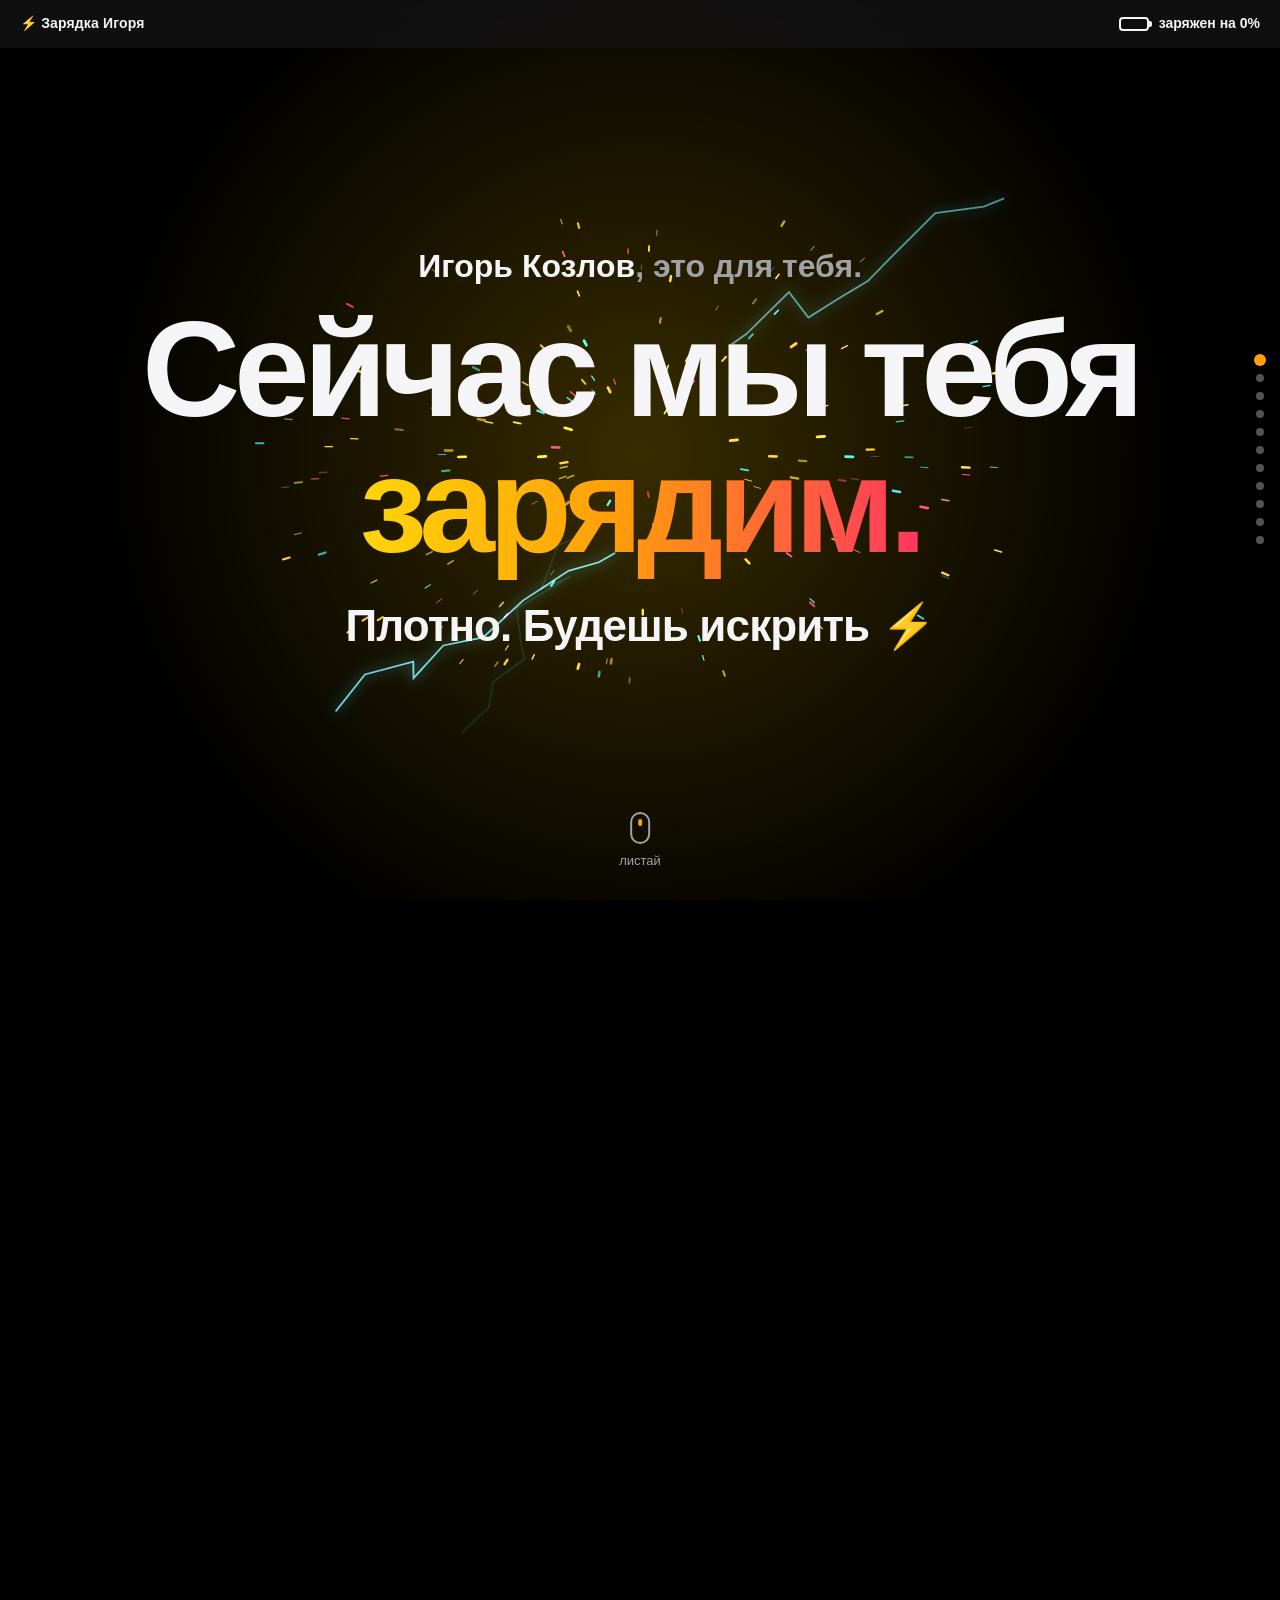
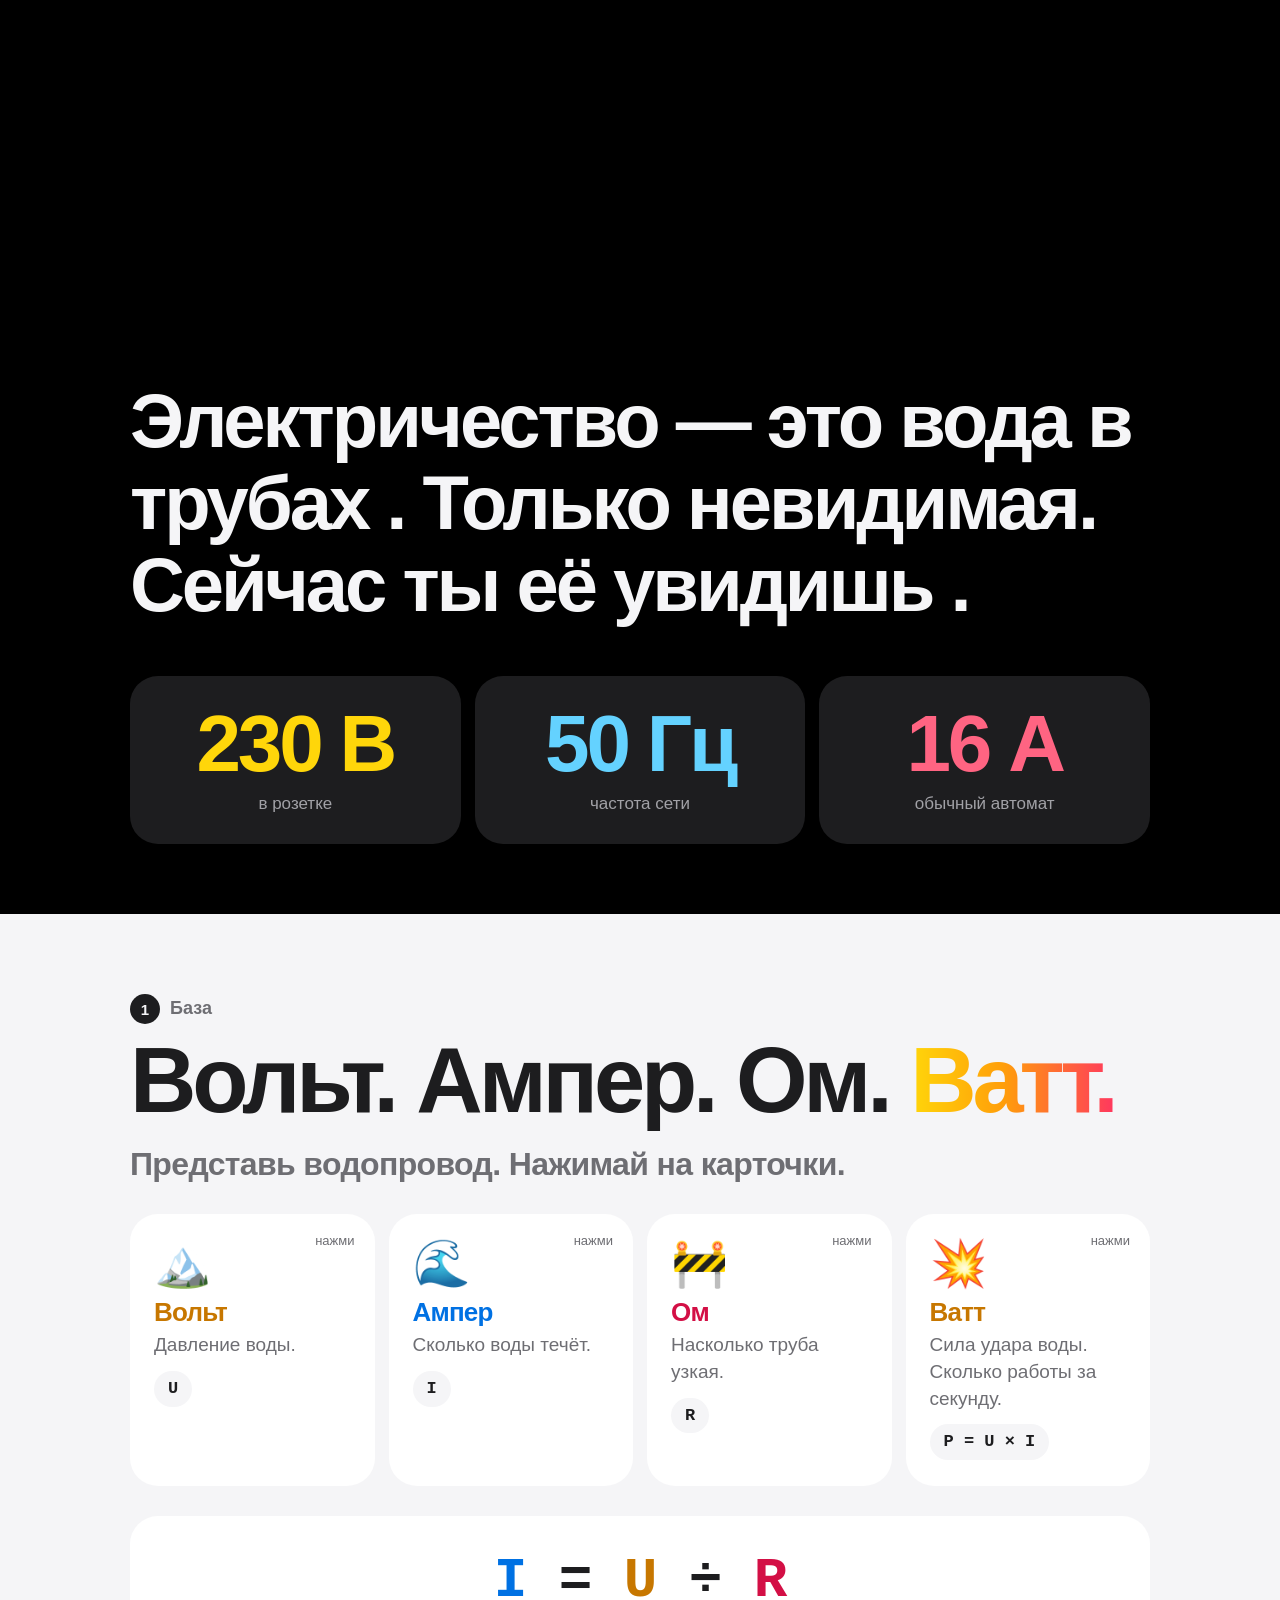
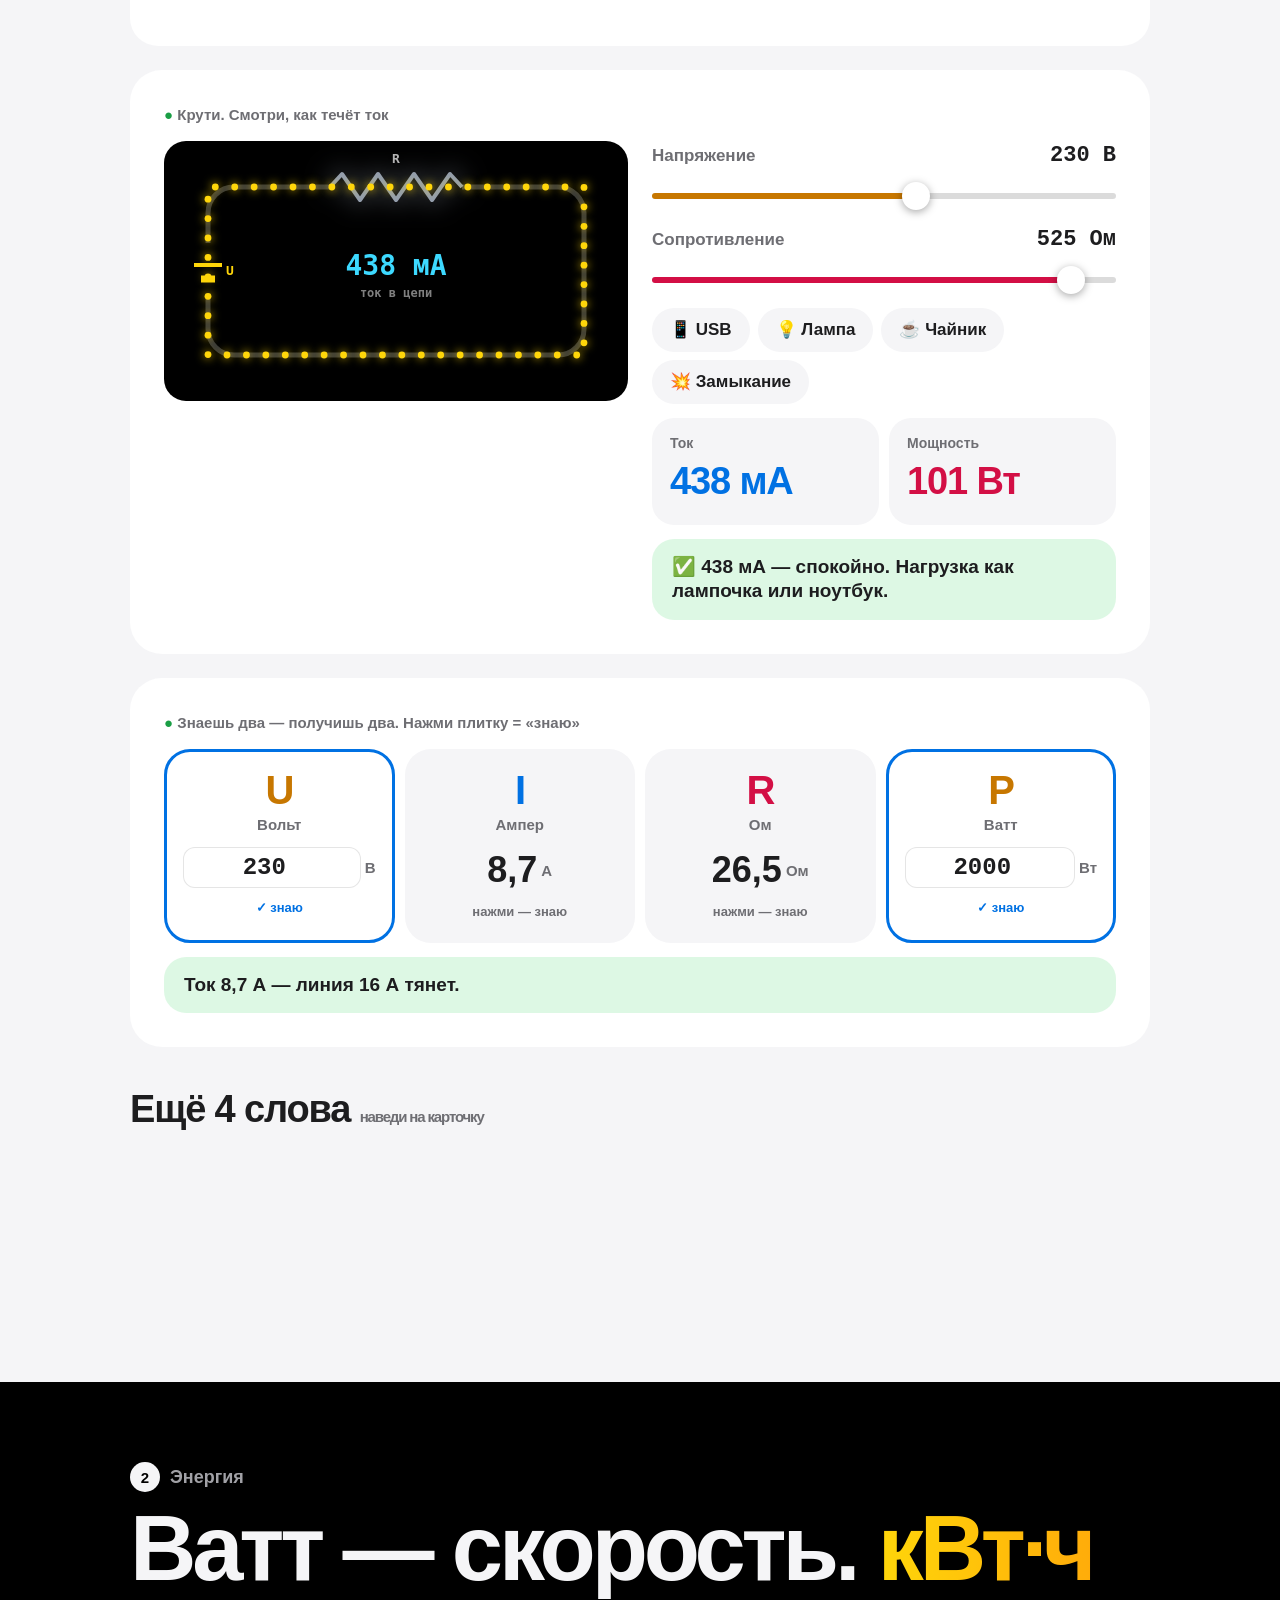
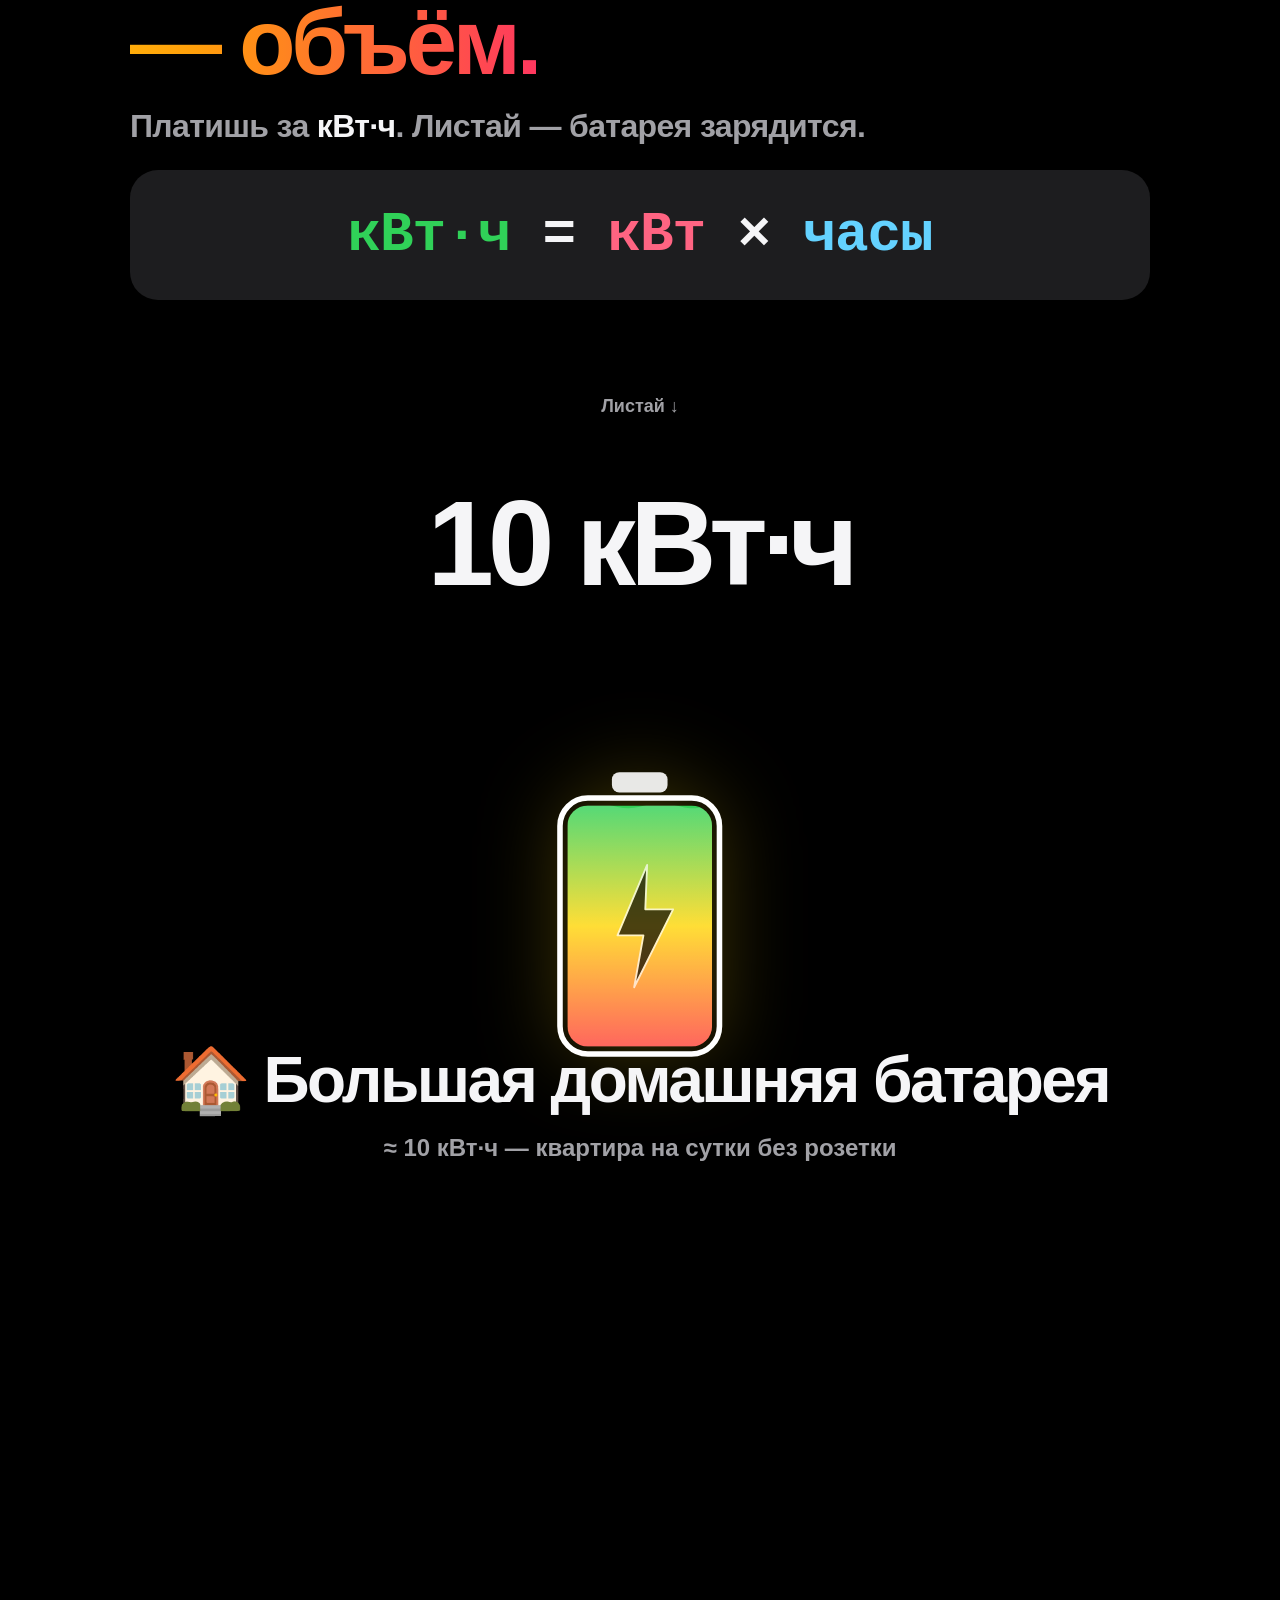
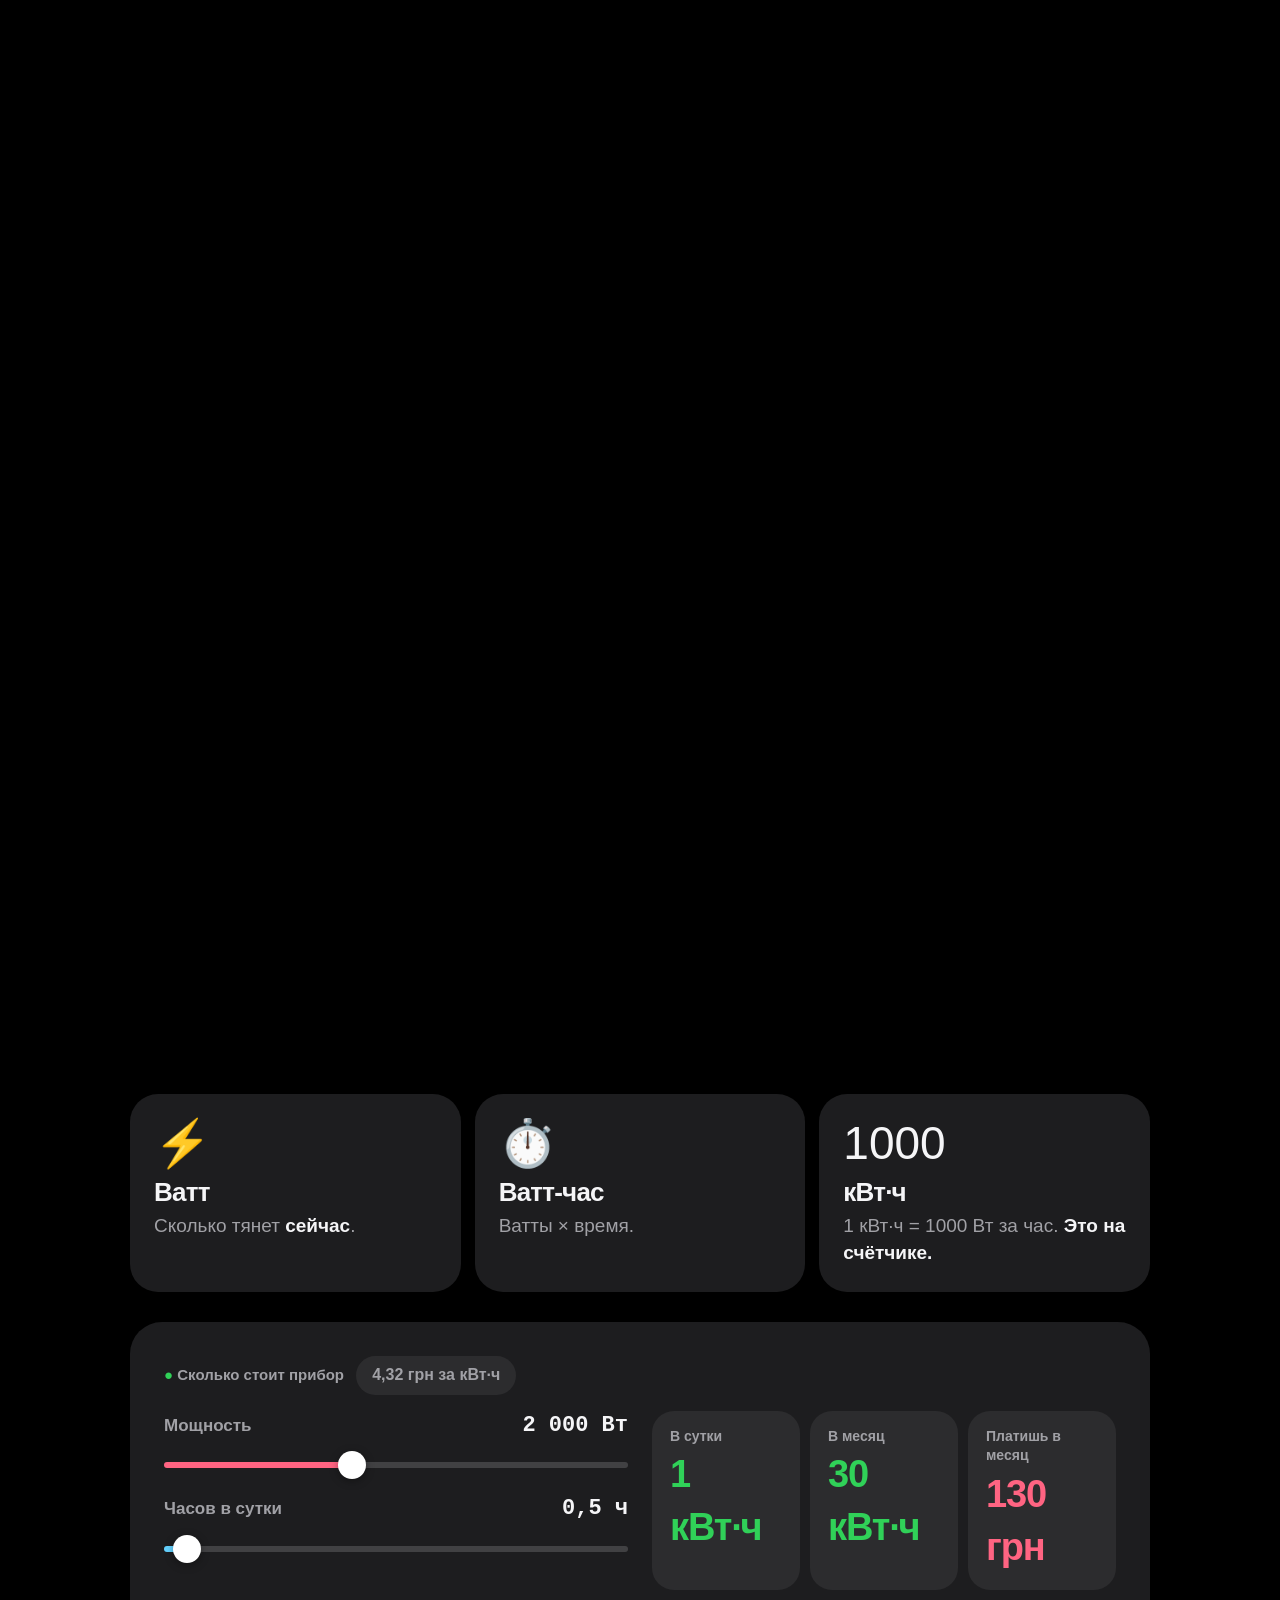
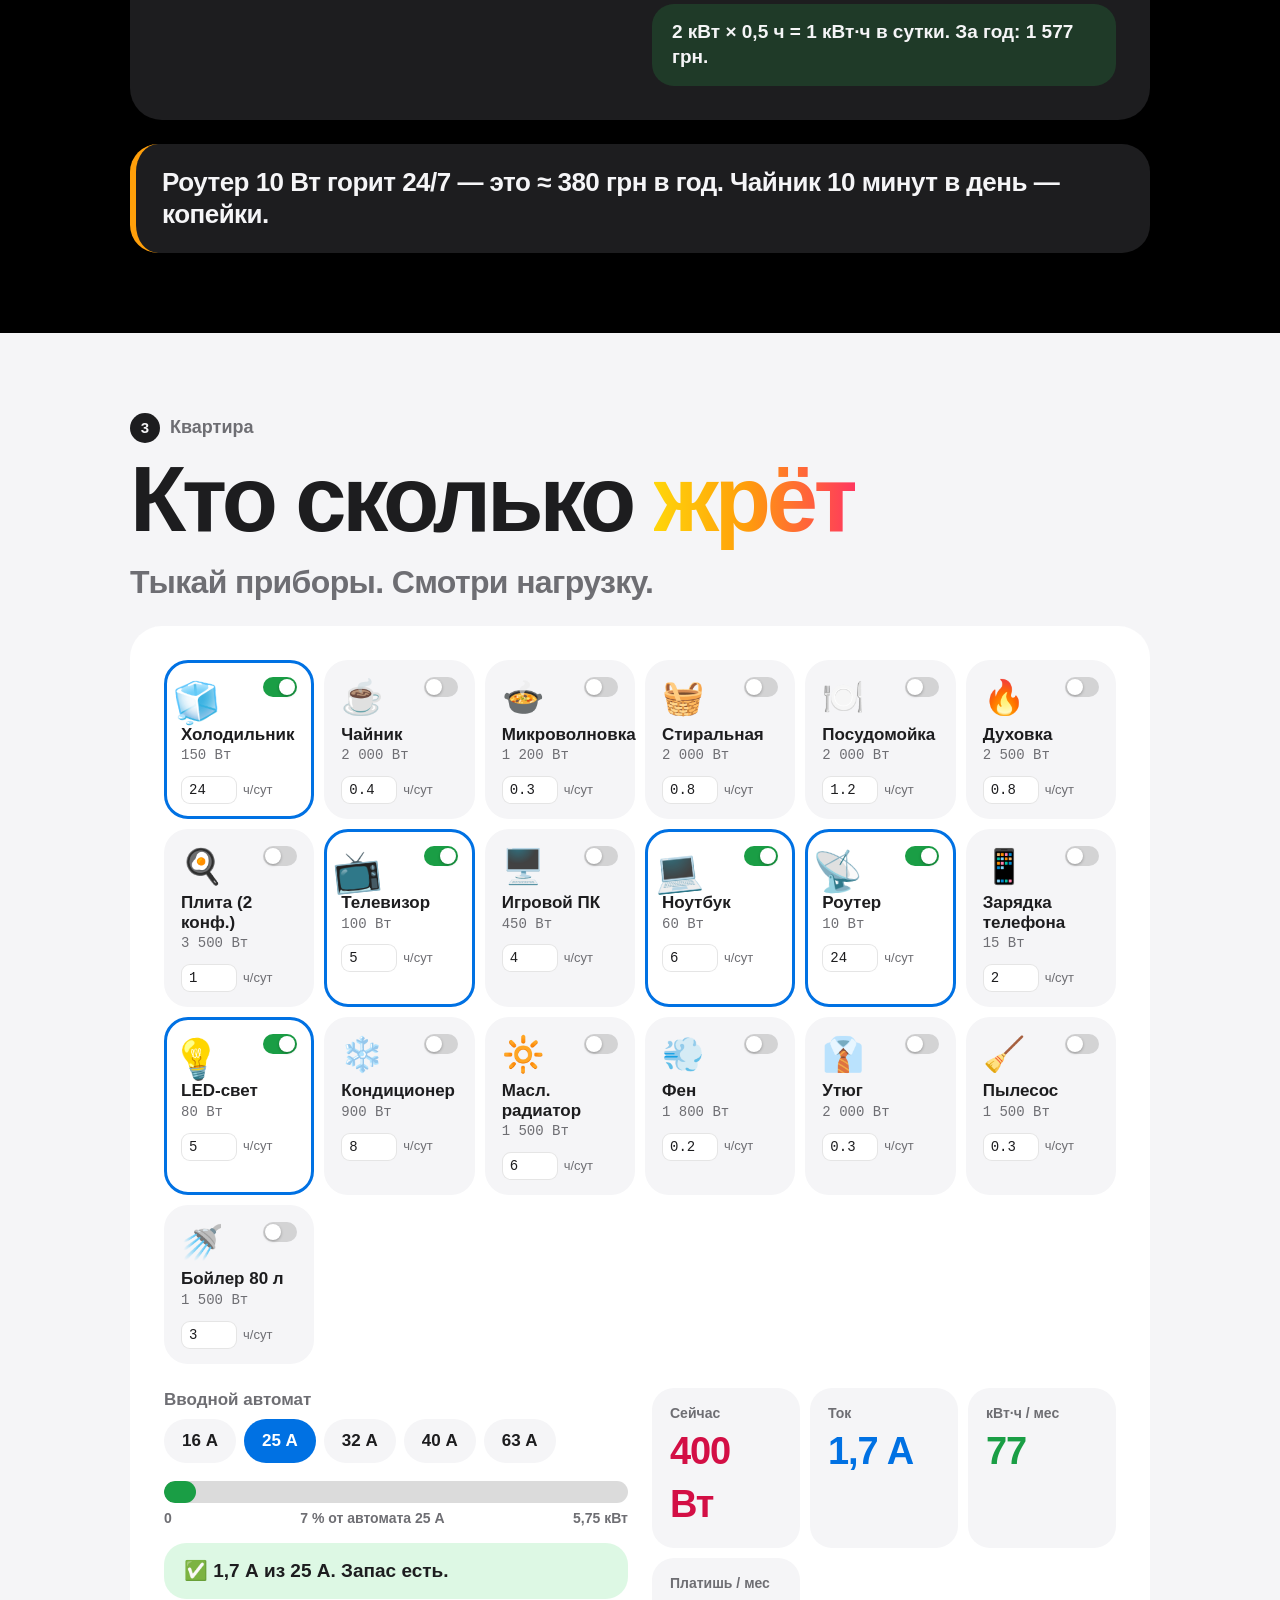
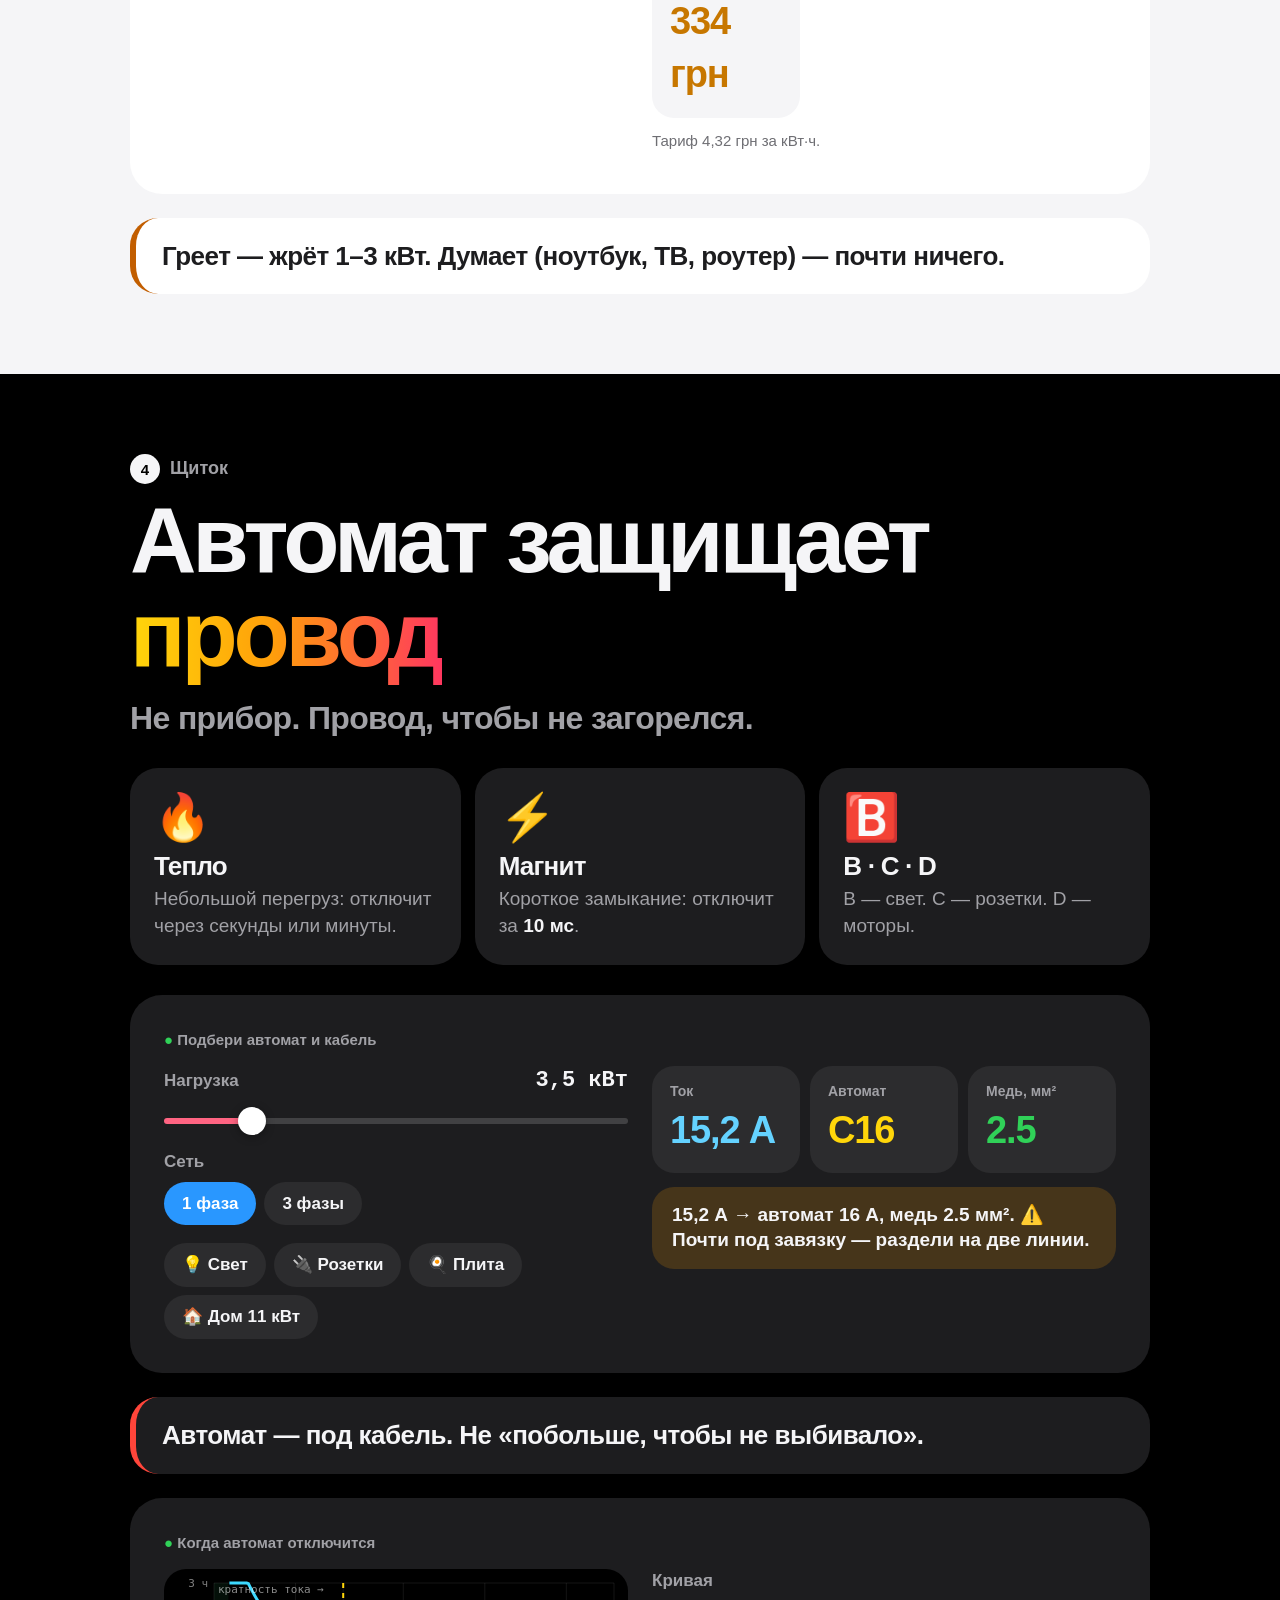
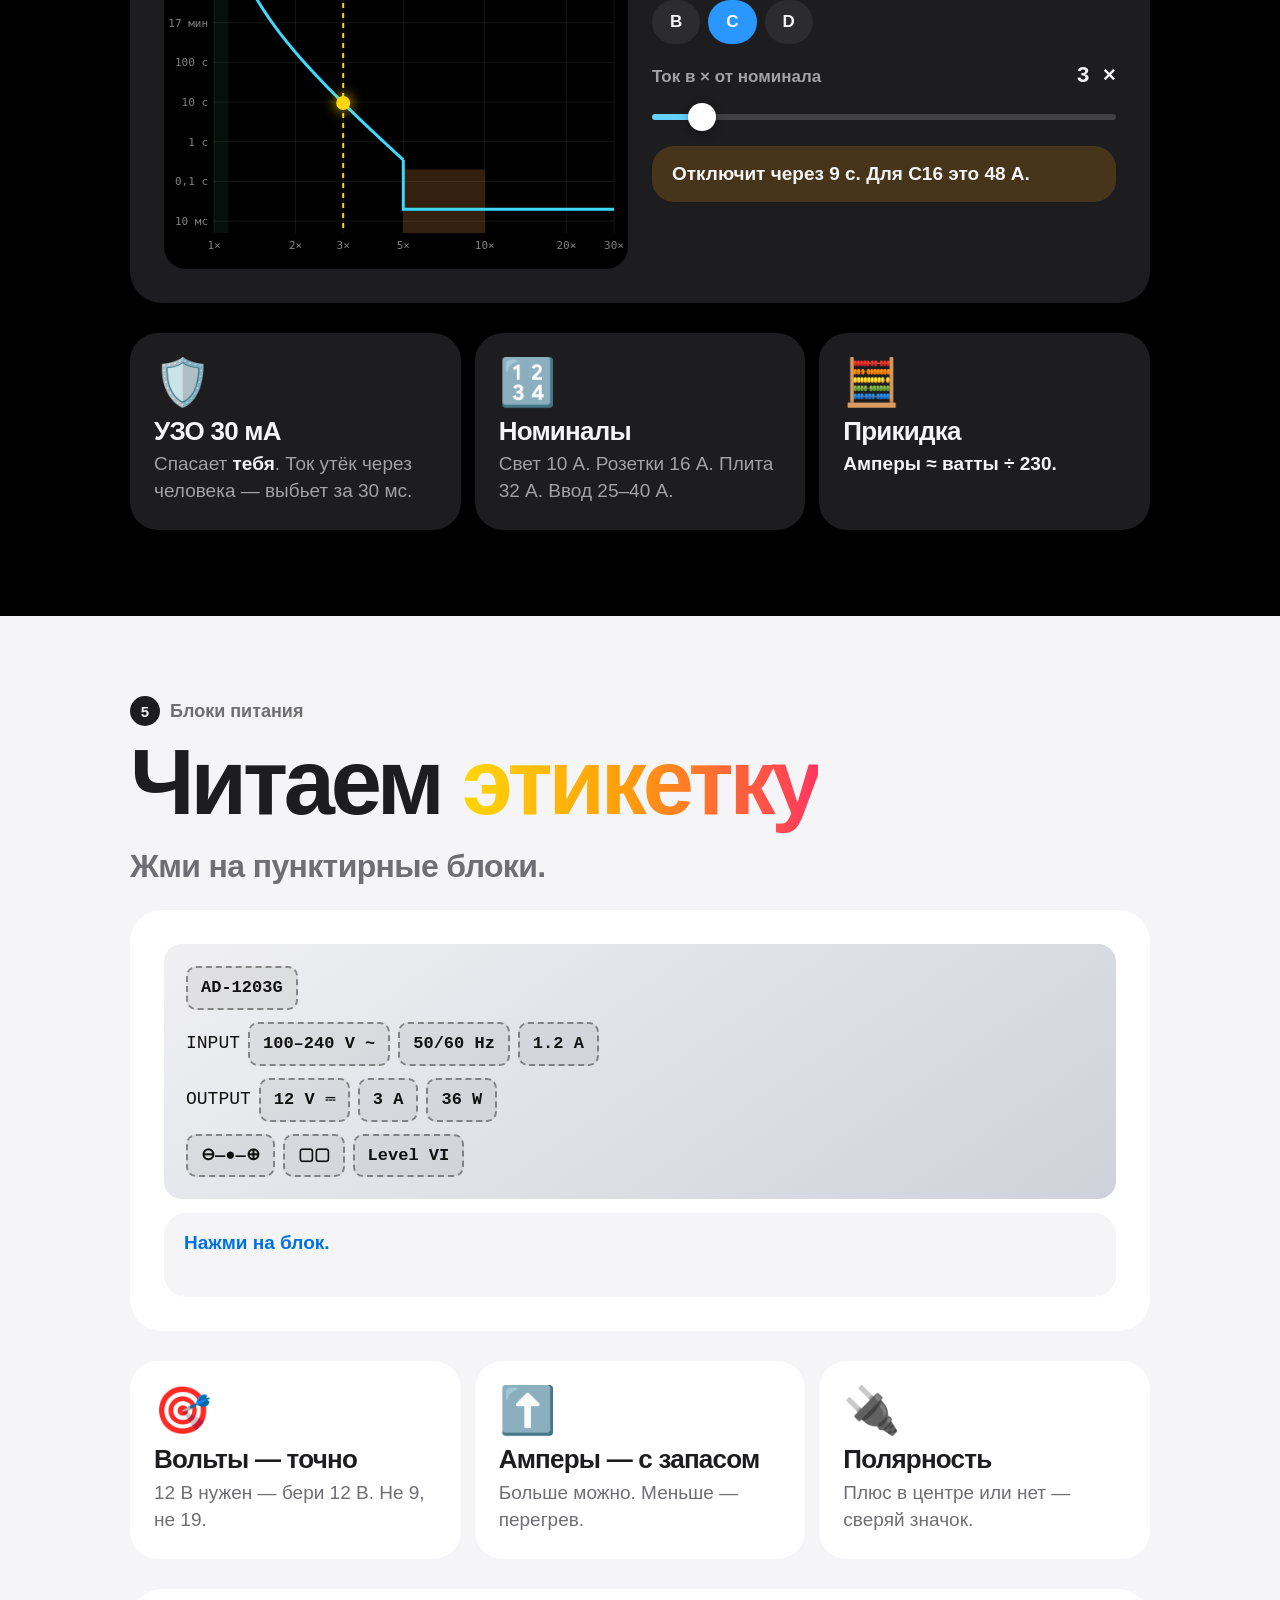
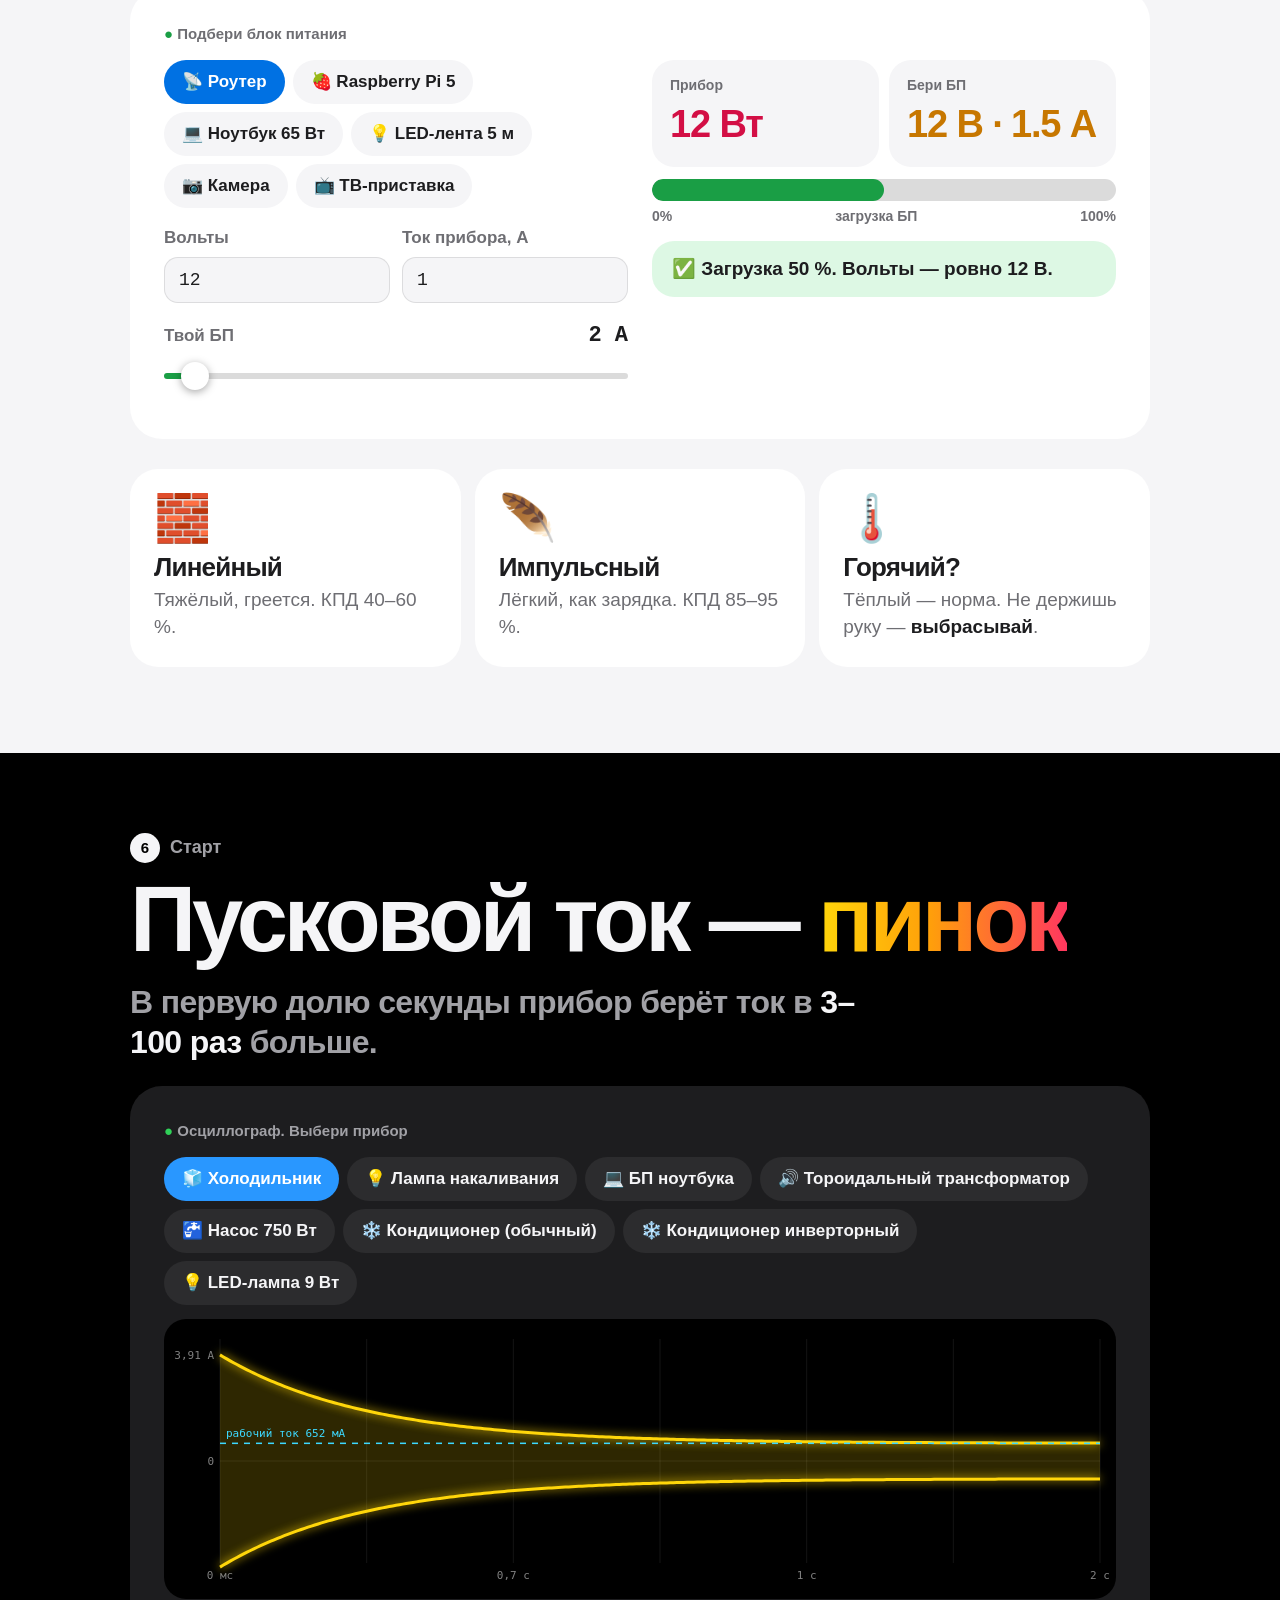
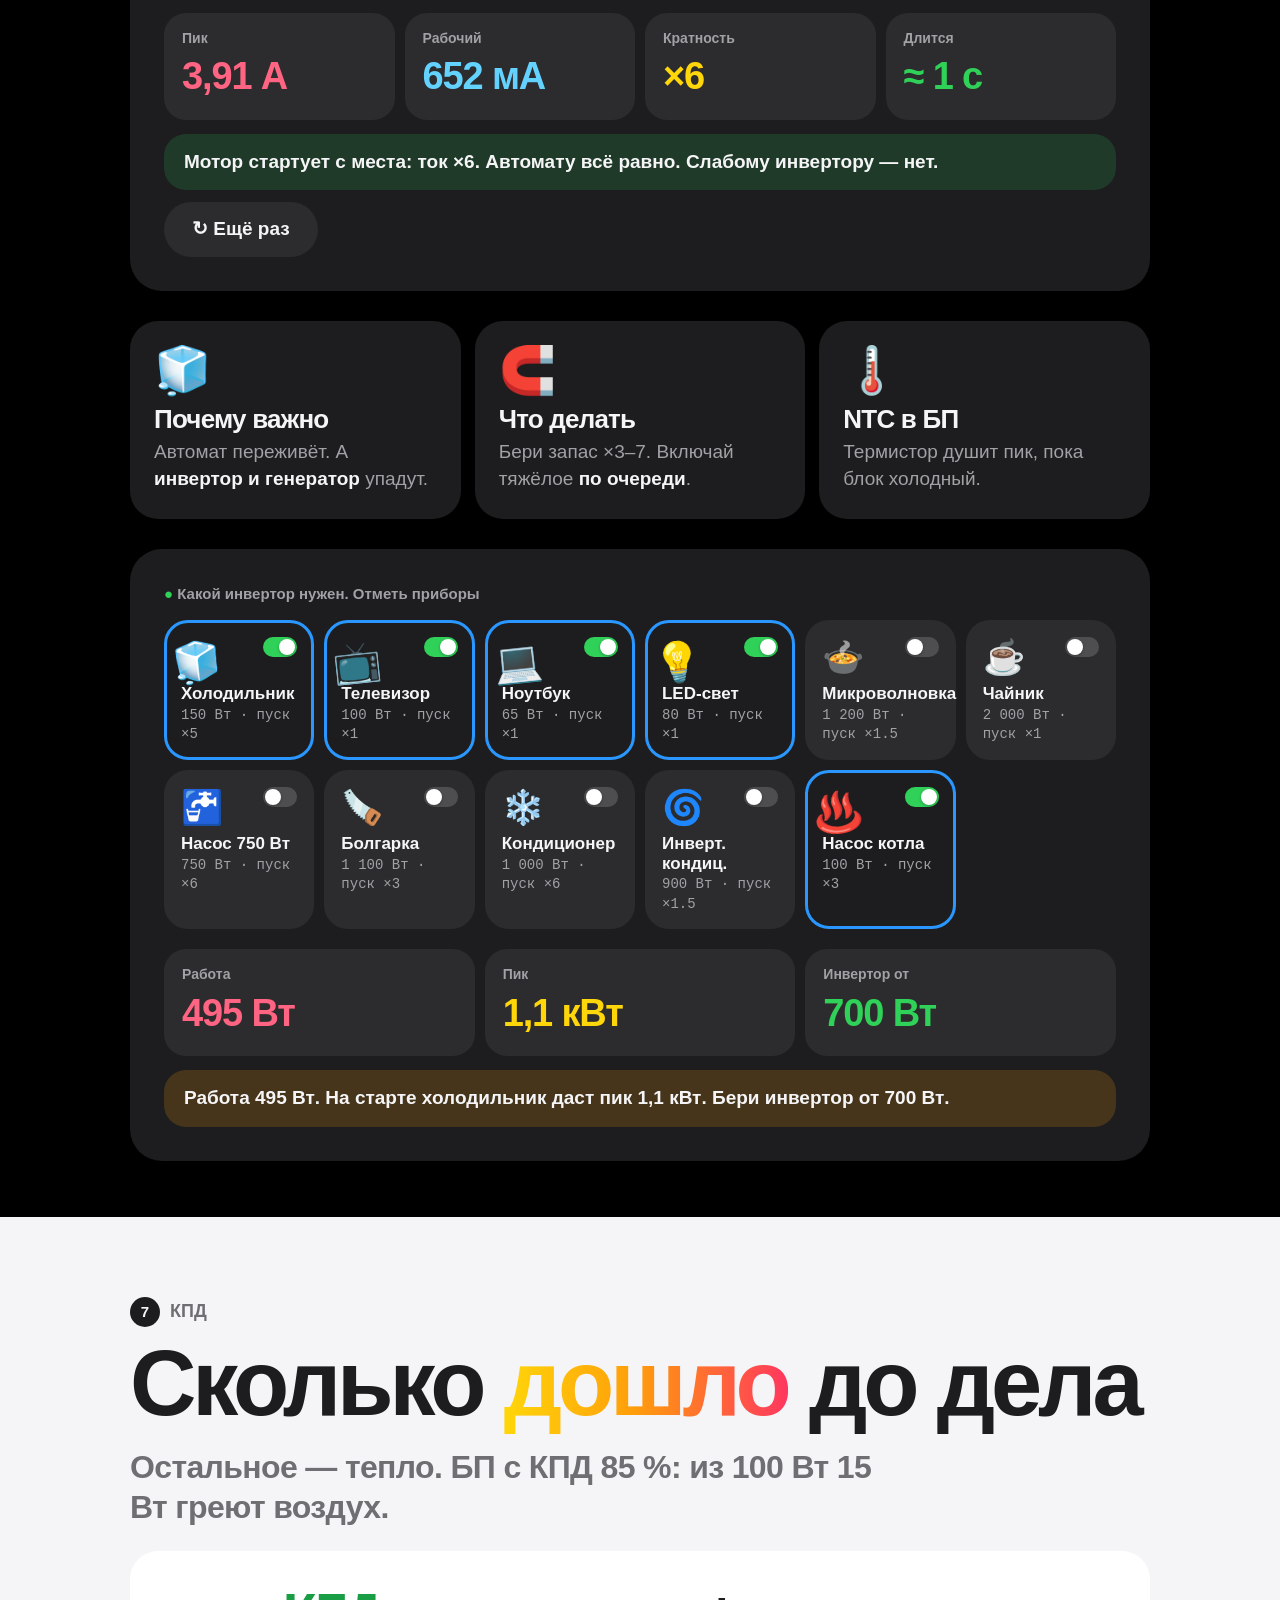
==== commit e90dbe85: "Redesign electricity guide: Apple style, shorter copy, watts in basics, formula calculator, fixed ta" ====
--- a/electricity/index.html
+++ b/electricity/index.html
@@ -3,115 +3,113 @@
 <head>
 <meta charset="utf-8">
 <meta name="viewport" content="width=device-width, initial-scale=1, viewport-fit=cover">
-<title>Электричество для Игоря — заряженный гайд</title>
-<meta name="description" content="Интерактивный курс по электричеству для Игоря Козлова: амперы, автоматы, блоки питания, пусковые токи, КПД, инверторы и электрокары.">
-<meta name="theme-color" content="#06080f">
-<link rel="icon" href="data:image/svg+xml,%3Csvg xmlns='http://www.w3.org/2000/svg' viewBox='0 0 64 64'%3E%3Crect width='64' height='64' rx='15' fill='%2306080f'/%3E%3Cpath d='M36 6 14 36h14l-4 22 26-34H35z' fill='%23ffd60a'/%3E%3C/svg%3E">
+<title>Электричество для Игоря Козлова</title>
+<meta name="description" content="Интерактивный курс по электричеству для Игоря Козлова: вольты, амперы, ватты, автоматы, блоки питания, пусковой ток, КПД, инверторы, электрокар.">
+<meta name="theme-color" content="#000000">
+<link rel="icon" href="data:image/svg+xml,%3Csvg xmlns='http://www.w3.org/2000/svg' viewBox='0 0 64 64'%3E%3Crect width='64' height='64' rx='15' fill='%23000'/%3E%3Cpath d='M36 6 14 36h14l-4 22 26-34H35z' fill='%23ffd60a'/%3E%3C/svg%3E">
 <link rel="stylesheet" href="style.css">
 <script>document.documentElement.className='js'</script>
 </head>
 <body>
-<div class="bg"></div>
+<div class="nav"><span class="ttl">⚡ Зарядка Игоря</span><div class="hud" id="hud"><div class="bat"><i id="hudFill"></i></div><span><span class="long">заряжен на </span><b id="hudPct">0%</b></span></div></div>
 <div class="progress" id="progress"></div>
-<div class="hud" id="hud" aria-live="off"><div class="bat"><i id="hudFill"></i></div><div class="txt"><span class="long">Игорь заряжен на </span><b id="hudPct">0%</b></div></div>
 <nav class="dots" id="dots" aria-label="Главы"></nav>
 
-<!-- ================= HERO ================= -->
+<!-- HERO -->
 <header class="hero" id="hero" data-scene="hero">
   <div class="stick">
     <canvas id="sparks"></canvas>
     <div class="hero-in" id="heroIn">
-      <div class="eyebrow">Интерактивный курс · специально для <b>Игоря Козлова</b></div>
-      <h1>Электричество.<br><span class="grad">Заряженный</span> гайд.</h1>
-      <p class="sub">Вольты, амперы, автоматы, блоки питания, пусковые токи, КПД, инверторы и электрокары — пошагово, за руку и без занудства.</p>
-    </div>
-    <div class="scroll-hint" id="hint"><i></i>листай вниз</div>
+      <div class="eyebrow"><b>Игорь Козлов</b>, это для тебя.</div>
+      <h1>Сейчас мы тебя<br><span class="grad">зарядим.</span></h1>
+      <p class="sub">Плотно. Будешь искрить ⚡</p>
+    </div>
+    <div class="scroll-hint" id="hint"><i></i>листай</div>
   </div>
 </header>
 
-<!-- ================= STATEMENT ================= -->
 <section class="statement">
   <div class="wrap">
-    <p class="scrub" id="scrub1" data-text="Игорь, электричество — это не магия. Это просто *вода по трубам*, только невидимая. И сегодня ты научишься *видеть* её насквозь."></p>
+    <p class="scrub" id="scrub1" data-text="Электричество — это *вода в трубах*. Только невидимая. Сейчас ты её *увидишь*."></p>
     <div class="stats">
-      <div class="stat rv"><div class="n volt"><span data-count="230">0</span> В</div><div class="l">напряжение в розетке</div></div>
+      <div class="stat rv"><div class="n volt"><span data-count="230">0</span> В</div><div class="l">в розетке</div></div>
       <div class="stat rv" style="--d:.1s"><div class="n amp"><span data-count="50">0</span> Гц</div><div class="l">частота сети</div></div>
-      <div class="stat rv" style="--d:.2s"><div class="n watt"><span data-count="3680">0</span> Вт</div><div class="l">потянет автомат на 16 А</div></div>
-    </div>
-  </div>
-</section>
-
-<!-- ================= 1. ВОЛЬТЫ АМПЕРЫ ОМЫ ================= -->
-<section class="chapter" id="ch1" data-nav="Вольт · Ампер · Ом" data-hue="45">
-  <div class="wrap">
-    <div class="kicker rv"><b>1</b> Основа основ</div>
-    <h2 class="rv">Вольт, ампер и ом — <em>три кита</em></h2>
-    <p class="lead rv">Забудь про формулы на минуту. Представь водопровод: есть <b>бак на крыше</b>, <b>труба</b> и <b>вода, которая течёт</b>. Всё электричество — это ровно то же самое.</p>
-
-    <div class="steps">
-      <div class="step rv"><div class="no">1</div><span class="big">🏔️</span><h4><span class="volt">Вольт (В)</span> — давление</h4><p>Насколько высоко стоит бак. Чем выше напряжение — тем сильнее «толкает» заряды. В розетке 230 В, в USB-зарядке 5 В, в автомобиле 12 В.</p></div>
-      <div class="step rv" style="--d:.1s"><div class="no">2</div><span class="big">🌊</span><h4><span class="amp">Ампер (А)</span> — расход</h4><p>Сколько воды течёт через трубу <b>прямо сейчас</b>. Именно ток греет провода и именно его считает автомат: «16 А» — это предел потока.</p></div>
-      <div class="step rv" style="--d:.2s"><div class="no">3</div><span class="big">🚧</span><h4><span class="watt">Ом (Ом)</span> — узкое место</h4><p>Насколько труба узкая или забитая. Больше сопротивление — меньше ток при том же напряжении. Нагрузка (чайник, лампа) — это и есть «сопротивление».</p></div>
-    </div>
-
-    <div class="formula rv"><span class="amp">I</span> = <span class="volt">U</span> / <span class="watt">R</span> &nbsp;·&nbsp; <span class="muted">закон Ома</span></div>
-    <p class="lead rv" style="margin-top:0">Ток = напряжение ÷ сопротивление. Крути ползунки ниже — и смотри, как меняется поток зарядов.</p>
-
-    <div class="card lab rv">
-      <div class="lab-h">Лаборатория · закон Ома</div>
-      <div class="grid2">
-        <div>
-          <canvas class="cv" id="ohmCv" height="260"></canvas>
-        </div>
-        <div>
-          <div class="ctl"><label for="ohmU">Напряжение U <b id="vU">230 В</b></label><input type="range" id="ohmU" min="1" max="400" value="230" style="--c:var(--volt)"></div>
-          <div class="ctl"><label for="ohmR">Сопротивление R <b id="vR">529 Ом</b></label><input type="range" id="ohmR" min="-100" max="300" value="272" style="--c:var(--watt)"></div>
-          <div class="chips" style="margin-bottom:16px">
-            <button class="chip" data-u="5" data-r="5">📱 USB-зарядка</button>
-            <button class="chip" data-u="230" data-r="529">💡 Лампа 100 Вт</button>
-            <button class="chip" data-u="230" data-r="26.5">☕ Чайник 2 кВт</button>
+      <div class="stat rv" style="--d:.2s"><div class="n watt"><span data-count="16">0</span> А</div><div class="l">обычный автомат</div></div>
+    </div>
+  </div>
+</section>
+
+<!-- 1 -->
+<section class="chapter light" id="ch1" data-nav="Вольт · Ампер · Ом · Ватт">
+  <div class="wrap">
+    <div class="kicker rv"><b>1</b> База</div>
+    <h2 class="rv">Вольт. Ампер. Ом. <em>Ватт.</em></h2>
+    <p class="lead rv">Представь водопровод. Нажимай на карточки.</p>
+
+    <div class="steps">
+      <div class="step pillar rv" data-ex="Розетка — 230 В. USB — 5 В. Машина — 12 В."><span class="tap">нажми</span><span class="big">🏔️</span><h4><span class="volt">Вольт</span></h4><p>Давление воды.</p><span class="f">U</span><div class="ex"></div></div>
+      <div class="step pillar rv" style="--d:.08s" data-ex="Чайник тянет ≈ 9 А. Автомат держит до 16 А."><span class="tap">нажми</span><span class="big">🌊</span><h4><span class="amp">Ампер</span></h4><p>Сколько воды течёт.</p><span class="f">I</span><div class="ex"></div></div>
+      <div class="step pillar rv" style="--d:.16s" data-ex="Больше Ом — меньше ток. Чайник ≈ 26 Ом."><span class="tap">нажми</span><span class="big">🚧</span><h4><span class="watt">Ом</span></h4><p>Насколько труба узкая.</p><span class="f">R</span><div class="ex"></div></div>
+      <div class="step pillar rv" style="--d:.24s" data-ex="Чайник 2000 Вт. Лампа 8 Вт. Роутер 10 Вт."><span class="tap">нажми</span><span class="big">💥</span><h4><span class="volt">Ватт</span></h4><p>Сила удара воды. Сколько работы за секунду.</p><span class="f">P = U × I</span><div class="ex"></div></div>
+    </div>
+
+    <div class="formula rv"><span class="amp">I</span> = <span class="volt">U</span> ÷ <span class="watt">R</span></div>
+
+    <div class="card lab rv">
+      <div class="lab-h">Крути. Смотри, как течёт ток</div>
+      <div class="grid2">
+        <canvas class="cv" id="ohmCv" height="260"></canvas>
+        <div>
+          <div class="ctl"><label for="ohmU">Напряжение <b id="vU">230 В</b></label><input type="range" id="ohmU" min="1" max="400" value="230" style="--c:var(--volt)"></div>
+          <div class="ctl"><label for="ohmR">Сопротивление <b id="vR">529 Ом</b></label><input type="range" id="ohmR" min="-100" max="300" value="272" style="--c:var(--watt)"></div>
+          <div class="chips" style="margin-bottom:14px">
+            <button class="chip" data-u="5" data-r="5">📱 USB</button>
+            <button class="chip" data-u="230" data-r="529">💡 Лампа</button>
+            <button class="chip" data-u="230" data-r="26.5">☕ Чайник</button>
             <button class="chip" data-u="230" data-r="0.1">💥 Замыкание</button>
           </div>
           <div class="out">
-            <div class="o a"><small>Ток I</small><b id="oI">0</b></div>
-            <div class="o w"><small>Мощность P</small><b id="oP">0</b></div>
+            <div class="o a"><small>Ток</small><b id="oI">0</b></div>
+            <div class="o w"><small>Мощность</small><b id="oP">0</b></div>
           </div>
           <div class="verdict" id="ohmVerdict"></div>
         </div>
       </div>
     </div>
 
-    <div class="callout blue rv"><div class="ic">💡</div><p><b>Запомни главное:</b> ток зависит от <i>нагрузки</i>, а не от розетки. Розетка «может» дать хоть 16 А — но чайнику с 26 Ом она даст ровно 230 / 26 ≈ 8,7 А. Прибор сам «берёт» ровно столько, сколько ему нужно.</p></div>
-
-    <h3 class="rv" style="margin-top:60px">Словарик на каждый день <span class="muted small">— наведи или нажми на карточку</span></h3>
+    <div class="card lab rv">
+      <div class="lab-h">Знаешь два — получишь два. Нажми плитку = «знаю»</div>
+      <div class="ft-grid" id="calc4"></div>
+      <div class="verdict" id="calc4V"></div>
+    </div>
+
+    <h3 class="rv" style="margin-top:36px">Ещё 4 слова <span class="muted small">наведи на карточку</span></h3>
     <div class="gloss" id="gloss"></div>
   </div>
 </section>
 
-<!-- ================= 2. ВАТТЫ ================= -->
-<section class="chapter" id="ch2" data-nav="Ватты и кВт·ч" data-hue="330">
-  <div class="wrap">
-    <div class="kicker rv"><b>2</b> Мощность и энергия</div>
-    <h2 class="rv">Ватт — это <em>скорость</em>. Киловатт-час — это <em>объём</em></h2>
-    <p class="lead rv">Самая частая путаница. Ватты — как «литров в секунду из крана». Киловатт-часы — «сколько литров натекло в ванну». Счётчик в твоей квартире и квитанция считают именно <b>кВт·ч</b>.</p>
-    <div class="formula rv"><span class="watt">P</span> = <span class="volt">U</span> × <span class="amp">I</span> &nbsp;·&nbsp; <span class="ok">E</span> = <span class="watt">P</span> × время</div>
-  </div>
-
-  <!-- sticky: батарея заряжается при скролле -->
+<!-- 2 -->
+<section class="chapter dark" id="ch2" data-nav="кВт·ч">
+  <div class="wrap">
+    <div class="kicker rv"><b>2</b> Энергия</div>
+    <h2 class="rv">Ватт — скорость. <em>кВт·ч — объём.</em></h2>
+    <p class="lead rv">Платишь за <b>кВт·ч</b>. Листай — батарея зарядится.</p>
+    <div class="formula rv"><span class="ok">кВт·ч</span> = <span class="watt">кВт</span> × <span class="amp">часы</span></div>
+  </div>
+
   <div class="scene" id="sceneBat" data-scene="bat">
     <div class="stick">
-      <div class="ttl"><span class="eyebrow">Листай — батарея заряжается</span></div>
+      <div class="ttl">Листай ↓</div>
       <div id="batBolts"></div>
       <svg id="bat-svg" viewBox="0 0 200 330" aria-hidden="true">
         <defs>
-          <linearGradient id="batG" x1="0" y1="1" x2="0" y2="0"><stop offset="0" stop-color="#ff5470"/><stop offset=".5" stop-color="#ffd60a"/><stop offset="1" stop-color="#3ddc84"/></linearGradient>
+          <linearGradient id="batG" x1="0" y1="1" x2="0" y2="0"><stop offset="0" stop-color="#ff453a"/><stop offset=".5" stop-color="#ffd60a"/><stop offset="1" stop-color="#30d158"/></linearGradient>
           <clipPath id="batClip"><rect x="22" y="48" width="156" height="260" rx="22"/></clipPath>
         </defs>
         <rect x="70" y="12" width="60" height="22" rx="8" fill="#fff" opacity=".9"/>
         <rect x="14" y="40" width="172" height="276" rx="30" fill="none" stroke="#fff" stroke-width="6"/>
-        <g clip-path="url(#batClip)"><rect id="batFill" x="22" y="308" width="156" height="0" fill="url(#batG)"/>
-          <path id="batWave" d="" fill="rgba(255,255,255,.18)"/></g>
-        <path d="M108 112 76 188h28l-10 56 42-84h-30z" fill="#06080f" opacity=".75" stroke="#fff" stroke-width="2" stroke-linejoin="round"/>
+        <g clip-path="url(#batClip)"><rect id="batFill" x="22" y="308" width="156" height="0" fill="url(#batG)"/><path id="batWave" d="" fill="rgba(255,255,255,.18)"/></g>
+        <path d="M108 112 76 188h28l-10 56 42-84h-30z" fill="#000" opacity=".7" stroke="#fff" stroke-width="2" stroke-linejoin="round"/>
       </svg>
       <div class="bignum" id="batNum" style="left:0;right:0;text-align:center;top:15vh">0</div>
       <div class="cap"><h3 id="batH">Телефон</h3><p id="batP">≈ 15 Вт·ч</p></div>
@@ -120,49 +118,46 @@
 
   <div class="wrap">
     <div class="steps">
-      <div class="step rv"><div class="no">1</div><h4>Ватт (Вт) — мощность</h4><p>«Прямо сейчас прибор тянет 2000 Вт». Это как <b>скорость на спидометре</b>. Чайник — 2000 Вт, лампочка — 8 Вт.</p></div>
-      <div class="step rv" style="--d:.1s"><div class="no">2</div><h4>Ватт-час (Вт·ч) — энергия</h4><p>Мощность × время. Чайник 2000 Вт проработал полчаса — это 1000 Вт·ч = <b>1 кВт·ч</b>. Это «километры», которые накрутил спидометр.</p></div>
-      <div class="step rv" style="--d:.2s"><div class="no">3</div><h4>Кило- = ×1000</h4><p>1 кВт = 1000 Вт. 1 кВт·ч стоит у тебя на счётчике несколько рублей (или гривен, или тенге — подставь свой тариф). Это и есть то, за что ты платишь.</p></div>
-    </div>
-
-    <div class="card lab rv">
-      <div class="lab-h">Калькулятор · сколько стоит работа прибора</div>
-      <div class="grid2">
-        <div>
-          <div class="ctl"><label for="eW">Мощность прибора <b id="veW">2000 Вт</b></label><input type="range" id="eW" min="1" max="5000" value="2000" style="--c:var(--watt)"></div>
+      <div class="step rv"><span class="big">⚡</span><h4>Ватт</h4><p>Сколько тянет <b>сейчас</b>.</p></div>
+      <div class="step rv" style="--d:.08s"><span class="big">⏱️</span><h4>Ватт-час</h4><p>Ватты × время.</p></div>
+      <div class="step rv" style="--d:.16s"><span class="big">1000</span><h4>кВт·ч</h4><p>1 кВт·ч = 1000 Вт за час. <b>Это на счётчике.</b></p></div>
+    </div>
+
+    <div class="card lab rv">
+      <div class="lab-h">Сколько стоит прибор <span class="tariff" style="margin-left:8px">4,32 грн за кВт·ч</span></div>
+      <div class="grid2">
+        <div>
+          <div class="ctl"><label for="eW">Мощность <b id="veW">2000 Вт</b></label><input type="range" id="eW" min="1" max="5000" value="2000" style="--c:var(--watt)"></div>
           <div class="ctl"><label for="eH">Часов в сутки <b id="veH">0.5 ч</b></label><input type="range" id="eH" min="0" max="24" step="0.1" value="0.5" style="--c:var(--amp)"></div>
-          <div class="ctl"><label for="eT">Тариф, за 1 кВт·ч</label><input type="number" id="eT" value="6" min="0" step="0.1"></div>
         </div>
         <div>
           <div class="out">
             <div class="o gr"><small>В сутки</small><b id="eD">0</b></div>
             <div class="o gr"><small>В месяц</small><b id="eM">0</b></div>
-            <div class="o w"><small>Стоит в месяц</small><b id="eC">0</b></div>
+            <div class="o w"><small>Платишь в месяц</small><b id="eC">0</b></div>
           </div>
           <div class="verdict" id="eV"></div>
         </div>
       </div>
     </div>
-    <div class="callout rv"><div class="ic">🧠</div><p><b>Лайфхак:</b> жрёт не тот, кто мощный, а тот, кто <i>долго</i> работает. Чайник 2 кВт по 10 минут в день — копейки. Роутер в 10 Вт, который крутится 24/7, за год съест 87 кВт·ч.</p></div>
-  </div>
-</section>
-
-<!-- ================= 3. ДОМ ================= -->
-<section class="chapter" id="ch3" data-nav="Что в доме" data-hue="150">
-  <div class="wrap">
-    <div class="kicker rv"><b>3</b> Квартира под микроскопом</div>
-    <h2 class="rv">Кто в доме <em>сколько жрёт</em></h2>
-    <p class="lead rv">Собери свою квартиру. <b>Нажми на прибор</b> — он «включится». Внизу увидишь, сколько тянет весь дом прямо сейчас и выдержит ли это вводной автомат. В карточке можно поменять, сколько часов в сутки прибор работает.</p>
-
-    <div class="card lab rv">
-      <div class="lab-h">Конструктор квартиры</div>
+    <div class="callout rv"><p>Роутер 10 Вт горит 24/7 — это ≈ 380 грн в год. Чайник 10 минут в день — копейки.</p></div>
+  </div>
+</section>
+
+<!-- 3 -->
+<section class="chapter light" id="ch3" data-nav="Что в доме">
+  <div class="wrap">
+    <div class="kicker rv"><b>3</b> Квартира</div>
+    <h2 class="rv">Кто сколько <em>жрёт</em></h2>
+    <p class="lead rv">Тыкай приборы. Смотри нагрузку.</p>
+
+    <div class="card lab rv">
       <div class="devs" id="devs"></div>
-      <div style="margin-top:28px" class="grid2">
-        <div>
-          <div class="ctl"><div class="lb">Вводной автомат</div>
-            <div class="chips" id="homeBk"></div></div>
+      <div style="margin-top:24px" class="grid2">
+        <div>
+          <div class="ctl"><div class="lb">Вводной автомат</div><div class="chips" id="homeBk"></div></div>
           <div class="gauge"><i id="homeGauge"></i></div>
-          <div class="gl"><span>0</span><span id="homeGl">нагрузка на автомат</span><span id="homeMax"></span></div>
+          <div class="gl"><span>0</span><span id="homeGl">нагрузка</span><span id="homeMax"></span></div>
           <div class="verdict" id="homeV"></div>
         </div>
         <div>
@@ -170,48 +165,44 @@
             <div class="o w"><small>Сейчас</small><b id="homeW">0</b></div>
             <div class="o a"><small>Ток</small><b id="homeA">0</b></div>
             <div class="o gr"><small>кВт·ч / мес</small><b id="homeM">0</b></div>
-            <div class="o v"><small>В месяц</small><b id="homeC">0</b></div>
-          </div>
-          <div class="ctl" style="margin-top:14px"><label for="homeT">Тариф за кВт·ч</label><input type="number" id="homeT" value="6" step="0.1" min="0"></div>
-        </div>
-      </div>
-    </div>
-
-    <div class="callout rv"><div class="ic">🕵️</div><p><b>Расходы месяца считаются иначе, чем «сейчас».</b> Холодильник на этикетке — 150 Вт, но компрессор включён только треть времени. Поэтому у приборов с терморегулятором (холодильник, духовка, обогреватель) мы берём <i>средний</i> коэффициент работы. Это реальная жизнь, а не паспортная мощность.</p></div>
-
-    <h3 class="rv" style="margin-top:50px">Кто в доме <span class="watt">главные жрецы</span></h3>
-    <p class="lead rv" style="margin-top:6px">Правило: всё, что <b>греет</b> (чайник, духовка, утюг, фен, обогреватель, бойлер) — это 1–3 кВт. Всё, что <b>думает</b> (ноутбук, телевизор, роутер) — это 5–150 Вт. Греет → жрёт. Думает → почти ничего.</p>
-  </div>
-</section>
-
-<!-- ================= 4. АВТОМАТЫ ================= -->
-<section class="chapter" id="ch4" data-nav="Автоматы" data-hue="190">
-  <div class="wrap">
-    <div class="kicker rv"><b>4</b> Щиток без страха</div>
-    <h2 class="rv">Автомат — это <em>предохранитель</em>, который не сгорает</h2>
-    <p class="lead rv">Цифра на автомате — «16А» — это <b>максимальный ток, который он готов пропускать долго</b>. Он защищает не прибор, а <b>провод</b>: чтобы тот не раскалился и не устроил пожар.</p>
-
-    <div class="steps">
-      <div class="step rv"><div class="no">1</div><span class="big">🔥</span><h4>Тепловая защита</h4><p>Внутри биметаллическая пластинка. Лёгкая перегрузка → она нагревается и изгибается <b>через секунды–минуты</b>. Чем больше перегруз, тем быстрее.</p></div>
-      <div class="step rv" style="--d:.1s"><div class="no">2</div><span class="big">⚡</span><h4>Электромагнитная защита</h4><p>Катушка срабатывает <b>мгновенно</b> (≈ 10 мс), когда ток в разы превышает номинал — это короткое замыкание.</p></div>
-      <div class="step rv" style="--d:.2s"><div class="no">3</div><span class="big">🅱️</span><h4>Характеристики B, C, D</h4><p>Буква — это «насколько терпеливый» магнитный расцепитель. B — нервный (для света), C — стандарт (розетки), D — терпеливый (моторы).</p></div>
-    </div>
-
-    <div class="card lab rv">
-      <div class="lab-h">Подбор автомата и кабеля</div>
-      <div class="grid2">
-        <div>
-          <div class="ctl"><label for="bkP">Мощность нагрузки на линии <b id="vbkP">3500 Вт</b></label><input type="range" id="bkP" min="100" max="20000" step="100" value="3500" style="--c:var(--watt)"></div>
-          <div class="ctl"><div class="lb">Сеть</div><div class="chips" id="bkPh"><button class="chip on" data-ph="1">1 фаза · 230 В</button><button class="chip" data-ph="3">3 фазы · 400 В</button></div></div>
-          <div class="ctl" style="margin-bottom:0"><div class="lb">Типовые линии</div><div class="chips">
-            <button class="chip" data-bp="600">💡 Свет · 0,6 кВт</button>
-            <button class="chip" data-bp="3500">🔌 Розетки · 3,5 кВт</button>
-            <button class="chip" data-bp="5500">🍳 Плита · 5,5 кВт</button>
-            <button class="chip" data-bp="11000">🏠 3 фазы · 11 кВт</button></div></div>
-        </div>
-        <div>
-          <div class="out">
-            <div class="o a"><small>Расчётный ток</small><b id="bkI">0</b></div>
+            <div class="o v"><small>Платишь / мес</small><b id="homeC">0</b></div>
+          </div>
+          <p class="muted small" style="margin-top:12px">Тариф 4,32 грн за кВт·ч.</p>
+        </div>
+      </div>
+    </div>
+    <div class="callout rv"><p>Греет — жрёт 1–3 кВт. Думает (ноутбук, ТВ, роутер) — почти ничего.</p></div>
+  </div>
+</section>
+
+<!-- 4 -->
+<section class="chapter dark" id="ch4" data-nav="Автоматы">
+  <div class="wrap">
+    <div class="kicker rv"><b>4</b> Щиток</div>
+    <h2 class="rv">Автомат защищает <em>провод</em></h2>
+    <p class="lead rv">Не прибор. Провод, чтобы не загорелся.</p>
+
+    <div class="steps">
+      <div class="step rv"><span class="big">🔥</span><h4>Тепло</h4><p>Небольшой перегруз: отключит через секунды или минуты.</p></div>
+      <div class="step rv" style="--d:.08s"><span class="big">⚡</span><h4>Магнит</h4><p>Короткое замыкание: отключит за <b>10 мс</b>.</p></div>
+      <div class="step rv" style="--d:.16s"><span class="big">🅱️</span><h4>B · C · D</h4><p>B — свет. C — розетки. D — моторы.</p></div>
+    </div>
+
+    <div class="card lab rv">
+      <div class="lab-h">Подбери автомат и кабель</div>
+      <div class="grid2">
+        <div>
+          <div class="ctl"><label for="bkP">Нагрузка <b id="vbkP">3500 Вт</b></label><input type="range" id="bkP" min="100" max="20000" step="100" value="3500" style="--c:var(--watt)"></div>
+          <div class="ctl"><div class="lb">Сеть</div><div class="chips" id="bkPh"><button class="chip on" data-ph="1">1 фаза</button><button class="chip" data-ph="3">3 фазы</button></div></div>
+          <div class="chips">
+            <button class="chip" data-bp="600">💡 Свет</button>
+            <button class="chip" data-bp="3500">🔌 Розетки</button>
+            <button class="chip" data-bp="5500">🍳 Плита</button>
+            <button class="chip" data-bp="11000">🏠 Дом 11 кВт</button></div>
+        </div>
+        <div>
+          <div class="out">
+            <div class="o a"><small>Ток</small><b id="bkI">0</b></div>
             <div class="o v"><small>Автомат</small><b id="bkRec">0</b></div>
             <div class="o gr"><small>Медь, мм²</small><b id="bkCab">0</b></div>
           </div>
@@ -220,127 +211,116 @@
       </div>
     </div>
 
-    <div class="callout red rv"><div class="ic">🚫</div><p><b>Золотое правило:</b> автомат выбирается <u>под кабель</u>, а не «чтоб не выбивало». Выбивает 16-й? Значит, линия перегружена. Поставишь 25-й на кабель 1,5 мм² — автомат будет молчать, а провод тихо греться в стене. Так и случаются пожары.</p></div>
-
-    <div class="card lab rv">
-      <div class="lab-h">Лаборатория · время срабатывания автомата</div>
-      <div class="grid2">
-        <div>
-          <canvas class="cv" id="tripCv" height="300"></canvas>
-          <p class="muted small" style="margin-top:8px">Оси логарифмические. Кривые — иллюстрация, реальные графики есть в паспорте производителя.</p>
-        </div>
+    <div class="callout red rv"><p>Автомат — под кабель. Не «побольше, чтобы не выбивало».</p></div>
+
+    <div class="card lab rv">
+      <div class="lab-h">Когда автомат отключится</div>
+      <div class="grid2">
+        <div><canvas class="cv" id="tripCv" height="300"></canvas></div>
         <div>
           <div class="ctl"><div class="lb">Кривая</div><div class="chips" id="curves">
-            <button class="chip" data-c="B">B · 3–5×</button><button class="chip on" data-c="C">C · 5–10×</button><button class="chip" data-c="D">D · 10–20×</button></div></div>
-          <div class="ctl"><label for="bkK">Ток нагрузки в кратностях номинала <b id="vbkK">3.0 × Iн</b></label><input type="range" id="bkK" min="100" max="2500" value="300" style="--c:var(--amp)"></div>
+            <button class="chip" data-c="B">B</button><button class="chip on" data-c="C">C</button><button class="chip" data-c="D">D</button></div></div>
+          <div class="ctl"><label for="bkK">Ток в × от номинала <b id="vbkK">3.0 ×</b></label><input type="range" id="bkK" min="100" max="2500" value="300" style="--c:var(--amp)"></div>
           <div class="verdict" id="tripV"></div>
-          <div class="tbl" style="margin-top:18px"><table>
-            <tr><th>Тип</th><th>Мгновенно при</th><th>Куда</th></tr>
-            <tr><td class="m">B</td><td class="m">3–5 × Iн</td><td>свет, длинные линии</td></tr>
-            <tr><td class="m">C</td><td class="m">5–10 × Iн</td><td>розетки, быт</td></tr>
-            <tr><td class="m">D</td><td class="m">10–20 × Iн</td><td>моторы, станки, насосы</td></tr>
-          </table></div>
-        </div>
-      </div>
-    </div>
-
-    <div class="steps">
-      <div class="step rv"><span class="big">🛡️</span><h4>УЗО и дифавтомат</h4><p>Обычный автомат спасает провод. <b>УЗО (30 мА)</b> спасает <b>тебя</b>: если ток «утекает» через человека на землю, он выбивает за 30 мс. В ванной и на кухне — обязательно.</p></div>
-      <div class="step rv" style="--d:.1s"><span class="big">🔢</span><h4>Типовые номиналы</h4><p><span class="mono">6 · 10 · 16 · 20 · 25 · 32 · 40 · 50 · 63 А</span>. Свет — 10 А, розетки — 16 А, плита — 32 А, ввод в квартиру — 25–40 А.</p></div>
-      <div class="step rv" style="--d:.2s"><span class="big">🧮</span><h4>Быстрая прикидка</h4><p>В однофазной сети: <b>ампер ≈ ватт ÷ 230</b>. 2300 Вт ≈ 10 А. 3680 Вт ≈ 16 А. Запомни «230» — и ты уже электрик-прикидчик.</p></div>
-    </div>
-  </div>
-</section>
-
-<!-- ================= 5. БЛОКИ ПИТАНИЯ ================= -->
-<section class="chapter" id="ch5" data-nav="Блоки питания" data-hue="260">
-  <div class="wrap">
-    <div class="kicker rv"><b>5</b> Чёрные кирпичики</div>
-    <h2 class="rv">Как читать <em>блок питания</em> и не спалить гаджет</h2>
-    <p class="lead rv">Блок питания (БП) превращает опасные 230 В из розетки в безопасные 5, 12, 19 В. И на каждом лежит этикетка — как паспорт. Давай прочитаем её по кусочкам.</p>
-
-    <div class="card lab rv">
-      <div class="lab-h">Читаем этикетку · нажимай на пунктирные блоки</div>
+        </div>
+      </div>
+    </div>
+
+    <div class="steps">
+      <div class="step rv"><span class="big">🛡️</span><h4>УЗО 30 мА</h4><p>Спасает <b>тебя</b>. Ток утёк через человека — выбьет за 30 мс.</p></div>
+      <div class="step rv" style="--d:.08s"><span class="big">🔢</span><h4>Номиналы</h4><p>Свет 10 А. Розетки 16 А. Плита 32 А. Ввод 25–40 А.</p></div>
+      <div class="step rv" style="--d:.16s"><span class="big">🧮</span><h4>Прикидка</h4><p><b>Амперы ≈ ватты ÷ 230.</b></p></div>
+    </div>
+  </div>
+</section>
+
+<!-- 5 -->
+<section class="chapter light" id="ch5" data-nav="Блоки питания">
+  <div class="wrap">
+    <div class="kicker rv"><b>5</b> Блоки питания</div>
+    <h2 class="rv">Читаем <em>этикетку</em></h2>
+    <p class="lead rv">Жми на пунктирные блоки.</p>
+
+    <div class="card lab rv">
       <div class="psu-label">
-        <div class="row"><button class="hs" data-i="model">MODEL: AD-1203G</button><span>Адаптер сетевой</span></div>
-        <div class="row"><span>INPUT:</span><button class="hs" data-i="in-v">100–240 V ~</button><button class="hs" data-i="in-hz">50/60 Hz</button><button class="hs" data-i="in-a">1.2 A</button></div>
-        <div class="row"><span>OUTPUT:</span><button class="hs" data-i="out-v">12 V ⎓</button><button class="hs" data-i="out-a">3 A</button><button class="hs" data-i="out-w">36 W</button></div>
+        <div class="row"><button class="hs" data-i="model">AD-1203G</button></div>
+        <div class="row"><span>INPUT</span><button class="hs" data-i="in-v">100–240 V ~</button><button class="hs" data-i="in-hz">50/60 Hz</button><button class="hs" data-i="in-a">1.2 A</button></div>
+        <div class="row"><span>OUTPUT</span><button class="hs" data-i="out-v">12 V ⎓</button><button class="hs" data-i="out-a">3 A</button><button class="hs" data-i="out-w">36 W</button></div>
         <div class="row"><button class="hs" data-i="pol">⊖—●—⊕</button><button class="hs" data-i="cl2">▢▢</button><button class="hs" data-i="eff">Level VI</button></div>
       </div>
-      <div class="hs-info" id="hsInfo"><b>Нажми на любой пунктирный блок</b> — расскажу, что это значит.</div>
-    </div>
-
-    <div class="steps">
-      <div class="step rv"><div class="no">1</div><span class="big">🎯</span><h4>Напряжение — <span class="volt">точно такое же</span></h4><p>Если на приборе «12 В» — нужен БП на <b>12 В</b>. Не 9 и не 19. Перепутаешь — прибор либо не включится, либо сгорит.</p></div>
-      <div class="step rv" style="--d:.1s"><div class="no">2</div><span class="big">⬆️</span><h4>Ток — <span class="amp">с запасом</span></h4><p>БП на 3 А питает прибор на 1 А — всё ок. Прибор берёт, сколько надо. Но если БП <b>слабее</b> — перегрев, просадки, перезагрузки.</p></div>
-      <div class="step rv" style="--d:.2s"><div class="no">3</div><span class="big">🔌</span><h4>Полярность и разъём</h4><p>Знак «⊖—●—⊕» — плюс в центре или наоборот. Перепутал полярность — прощай, плата. Размер штекера тоже должен сойтись.</p></div>
+      <div class="hs-info" id="hsInfo"><b>Нажми на блок.</b></div>
+    </div>
+
+    <div class="steps">
+      <div class="step rv"><span class="big">🎯</span><h4>Вольты — точно</h4><p>12 В нужен — бери 12 В. Не 9, не 19.</p></div>
+      <div class="step rv" style="--d:.08s"><span class="big">⬆️</span><h4>Амперы — с запасом</h4><p>Больше можно. Меньше — перегрев.</p></div>
+      <div class="step rv" style="--d:.16s"><span class="big">🔌</span><h4>Полярность</h4><p>Плюс в центре или нет — сверяй значок.</p></div>
     </div>
 
     <div class="card lab rv">
       <div class="lab-h">Подбери блок питания</div>
       <div class="grid2">
         <div>
-          <div class="ctl"><div class="lb">Что питаем</div><div class="chips" id="psuDevs"></div></div>
+          <div class="ctl"><div class="chips" id="psuDevs"></div></div>
           <div class="grid2" style="gap:12px">
             <div class="ctl"><label for="psuU">Вольты</label><input type="number" id="psuU" value="12" step="0.5" min="1"></div>
             <div class="ctl"><label for="psuIn">Ток прибора, А</label><input type="number" id="psuIn" value="1" step="0.1" min="0.05"></div>
           </div>
-          <div class="ctl"><label for="psuHave">Какой БП у тебя под рукой <b id="vpsuHave">2 А</b></label><input type="range" id="psuHave" min="5" max="400" value="20" style="--c:var(--ok)"></div>
-        </div>
-        <div>
-          <div class="out">
-            <div class="o w"><small>Мощность прибора</small><b id="psuW">0</b></div>
+          <div class="ctl"><label for="psuHave">Твой БП <b id="vpsuHave">2 А</b></label><input type="range" id="psuHave" min="5" max="400" value="20" style="--c:var(--ok)"></div>
+        </div>
+        <div>
+          <div class="out">
+            <div class="o w"><small>Прибор</small><b id="psuW">0</b></div>
             <div class="o v"><small>Бери БП</small><b id="psuRec">0</b></div>
           </div>
           <div class="gauge"><i id="psuGauge"></i></div>
-          <div class="gl"><span>0%</span><span>загрузка твоего БП</span><span>100%</span></div>
+          <div class="gl"><span>0%</span><span>загрузка БП</span><span>100%</span></div>
           <div class="verdict" id="psuV"></div>
         </div>
       </div>
     </div>
 
     <div class="steps">
-      <div class="step rv"><span class="big">🧱</span><h4>Линейный (трансформатор)</h4><p>Тяжёлый «кирпич»: понижает напряжение железным сердечником. Просто и надёжно, но тяжёлый и греется — КПД 40–60 %. Встречается в старой технике.</p></div>
-      <div class="step rv" style="--d:.1s"><span class="big">🪶</span><h4>Импульсный</h4><p>Лёгкий, как зарядка телефона. Внутри — электроника, которая «рубит» ток десятки тысяч раз в секунду. КПД 85–95 %, диапазон 100–240 В — работает в любой стране.</p></div>
-      <div class="step rv" style="--d:.2s"><span class="big">🌡️</span><h4>Греется — это нормально?</h4><p>Тёплый — норма. Горячий, что руку не держишь, пахнет или щёлкает — <b>выбрасывай</b>. Дешёвые БП без запаса по току — частая причина пожаров.</p></div>
-    </div>
-  </div>
-</section>
-
-<!-- ================= 6. ПУСКОВОЙ ТОК ================= -->
-<section class="chapter" id="ch6" data-nav="Пусковой ток" data-hue="20">
-  <div class="wrap">
-    <div class="kicker rv"><b>6</b> Укус при включении</div>
-    <h2 class="rv">Пусковой ток — <em>пинок в момент старта</em></h2>
-    <p class="lead rv">Многие приборы в первое мгновение берут ток <b>в 3–40 раз больше</b>, чем потом. Холодильник толкает ротор мотора с места. Лампа накаливания — холодная нить почти без сопротивления. Блок питания — разряженные конденсаторы, как пустые бочки, которые надо наполнить.</p>
-
-    <div class="card lab rv">
-      <div class="lab-h">Осциллограф · пусковой ток разных приборов</div>
-      <div class="chips" id="inrDevs" style="margin-bottom:16px"></div>
-      <canvas class="cv" id="inrCv" height="300"></canvas>
-      <div class="out" style="margin-top:16px">
+      <div class="step rv"><span class="big">🧱</span><h4>Линейный</h4><p>Тяжёлый, греется. КПД 40–60 %.</p></div>
+      <div class="step rv" style="--d:.08s"><span class="big">🪶</span><h4>Импульсный</h4><p>Лёгкий, как зарядка. КПД 85–95 %.</p></div>
+      <div class="step rv" style="--d:.16s"><span class="big">🌡️</span><h4>Горячий?</h4><p>Тёплый — норма. Не держишь руку — <b>выбрасывай</b>.</p></div>
+    </div>
+  </div>
+</section>
+
+<!-- 6 -->
+<section class="chapter dark" id="ch6" data-nav="Пусковой ток">
+  <div class="wrap">
+    <div class="kicker rv"><b>6</b> Старт</div>
+    <h2 class="rv">Пусковой ток — <em>пинок</em></h2>
+    <p class="lead rv">В первую долю секунды прибор берёт ток в <b>3–100 раз</b> больше.</p>
+
+    <div class="card lab rv">
+      <div class="lab-h">Осциллограф. Выбери прибор</div>
+      <div class="chips" id="inrDevs" style="margin-bottom:14px"></div>
+      <canvas class="cv" id="inrCv" height="280"></canvas>
+      <div class="out" style="margin-top:14px">
         <div class="o w"><small>Пик</small><b id="inrPeak">0</b></div>
-        <div class="o a"><small>Рабочий ток</small><b id="inrRun">0</b></div>
+        <div class="o a"><small>Рабочий</small><b id="inrRun">0</b></div>
         <div class="o v"><small>Кратность</small><b id="inrK">0</b></div>
         <div class="o gr"><small>Длится</small><b id="inrT">0</b></div>
       </div>
       <div class="verdict" id="inrV"></div>
-      <button class="btn ghost" id="inrReplay" style="margin-top:14px">↻ Повторить запуск</button>
-    </div>
-
-    <div class="steps">
-      <div class="step rv"><span class="big">🧊</span><h4>Почему это важно</h4><p>Автомат C16 спокойно переживёт пик холодильника — он короткий. Но <b>генератор, инвертор и ИБП</b> имеют лимит пиковой мощности. Не посчитал пик — устройство «упало» при старте.</p></div>
-      <div class="step rv" style="--d:.1s"><span class="big">🧲</span><h4>Что делать</h4><p>Подбирай источник с запасом: <b>для моторов ×3–7</b>. Включай тяжёлые приборы <b>по очереди</b>, а не все сразу. Ищи «плавный пуск» (soft-start) и инверторные модели.</p></div>
-      <div class="step rv" style="--d:.2s"><span class="big">🌡️</span><h4>NTC-термистор в БП</h4><p>В хороших блоках питания стоит «термистор» — холодным он имеет большое сопротивление и душит пик. Прогрелся — сопротивление падает. Поэтому после мгновенного выключения-включения щёлкнуть может сильнее.</p></div>
-    </div>
-
-    <div class="card lab rv">
-      <div class="lab-h">Подбор генератора или инвертора с учётом пуска</div>
-      <p class="muted small">Отметь, что хочешь запитать одновременно.</p>
-      <div class="devs" id="surgeList" style="margin-bottom:22px"></div>
+      <button class="btn ghost" id="inrReplay" style="margin-top:12px">↻ Ещё раз</button>
+    </div>
+
+    <div class="steps">
+      <div class="step rv"><span class="big">🧊</span><h4>Почему важно</h4><p>Автомат переживёт. А <b>инвертор и генератор</b> упадут.</p></div>
+      <div class="step rv" style="--d:.08s"><span class="big">🧲</span><h4>Что делать</h4><p>Бери запас ×3–7. Включай тяжёлое <b>по очереди</b>.</p></div>
+      <div class="step rv" style="--d:.16s"><span class="big">🌡️</span><h4>NTC в БП</h4><p>Термистор душит пик, пока блок холодный.</p></div>
+    </div>
+
+    <div class="card lab rv">
+      <div class="lab-h">Какой инвертор нужен. Отметь приборы</div>
+      <div class="devs" id="surgeList" style="margin-bottom:20px"></div>
       <div class="out">
-        <div class="o w"><small>Рабочая мощность</small><b id="sgRun">0</b></div>
-        <div class="o v"><small>Пик при старте</small><b id="sgPeak">0</b></div>
+        <div class="o w"><small>Работа</small><b id="sgRun">0</b></div>
+        <div class="o v"><small>Пик</small><b id="sgPeak">0</b></div>
         <div class="o gr"><small>Инвертор от</small><b id="sgInv">0</b></div>
       </div>
       <div class="verdict" id="sgV"></div>
@@ -348,64 +328,62 @@
   </div>
 </section>
 
-<!-- ================= 7. КПД ================= -->
-<section class="chapter" id="ch7" data-nav="КПД" data-hue="120">
-  <div class="wrap">
-    <div class="kicker rv"><b>7</b> Куда уходит энергия</div>
-    <h2 class="rv">КПД — <em>сколько дошло</em> до дела</h2>
-    <p class="lead rv">Энергия не исчезает — она превращается в тепло. КПД показывает, <b>какая доля</b> энергии из розетки реально сделала полезную работу, а какая просто нагрела воздух. Блок питания с КПД 85 % на каждые 100 Вт из розетки выдаёт 85, а 15 Вт — греются.</p>
-    <div class="formula rv"><span class="ok">η</span> = P<sub>полезная</sub> / P<sub>из сети</sub> × 100%</div>
-
-    <div class="card lab rv">
-      <div class="lab-h">Лаборатория · цена потерь</div>
+<!-- 7 -->
+<section class="chapter light" id="ch7" data-nav="КПД">
+  <div class="wrap">
+    <div class="kicker rv"><b>7</b> КПД</div>
+    <h2 class="rv">Сколько <em>дошло</em> до дела</h2>
+    <p class="lead rv">Остальное — тепло. БП с КПД 85 %: из 100 Вт 15 Вт греют воздух.</p>
+    <div class="formula rv"><span class="ok">КПД</span> = <span class="watt">пользы</span> ÷ <span class="amp">из сети</span></div>
+
+    <div class="card lab rv">
+      <div class="lab-h">Цена потерь <span class="tariff" style="margin-left:8px">4,32 грн за кВт·ч</span></div>
       <div class="grid2">
         <div>
           <div class="ctl"><label for="effP">Полезная мощность <b id="veffP">300 Вт</b></label><input type="range" id="effP" min="5" max="3000" value="300" style="--c:var(--watt)"></div>
           <div class="ctl"><label for="effE">КПД <b id="veffE">85 %</b></label><input type="range" id="effE" min="30" max="99" value="85" style="--c:var(--ok)"></div>
-          <div class="ctl"><label for="effH">Работает в сутки <b id="veffH">8 ч</b></label><input type="range" id="effH" min="1" max="24" value="8" style="--c:var(--amp)"></div>
-          <div class="chips"><button class="chip" data-ee="35">🧱 Линейный БП · 35</button><button class="chip" data-ee="85">🔌 Дешёвый БП · 85</button><button class="chip" data-ee="94">🚀 Хороший БП · 94</button></div>
+          <div class="ctl"><label for="effH">Часов в сутки <b id="veffH">8 ч</b></label><input type="range" id="effH" min="1" max="24" value="8" style="--c:var(--amp)"></div>
+          <div class="chips"><button class="chip" data-ee="35">🧱 35</button><button class="chip" data-ee="85">🔌 85</button><button class="chip" data-ee="94">🚀 94</button></div>
         </div>
         <div>
           <div class="out">
             <div class="o w"><small>Из розетки</small><b id="effIn">0</b></div>
-            <div class="o bad"><small>Тепло, Вт</small><b id="effHeat" class="bad">0</b></div>
+            <div class="o"><small>Тепло</small><b id="effHeat" class="bad">0</b></div>
             <div class="o gr"><small>Потери за год</small><b id="effYear">0</b></div>
           </div>
-          <div style="margin-top:16px">
-            <div class="gauge" style="height:34px"><i id="effUse" style="background:var(--ok)"></i></div>
-            <div class="gl"><span class="ok">полезная работа</span><span class="bad">нагрев воздуха</span></div>
-          </div>
+          <div class="gauge" style="height:30px"><i id="effUse"></i></div>
+          <div class="gl"><span class="ok">работа</span><span class="bad">нагрев</span></div>
           <div class="verdict" id="effV"></div>
         </div>
       </div>
     </div>
 
     <div class="steps">
-      <div class="step rv"><span class="big">⛓️</span><h4>КПД перемножаются</h4><p>Если цепочка из нескольких звеньев (панель → контроллер → АКБ → инвертор), общий КПД — <b>произведение</b>. 0,98 × 0,95 × 0,92 = 0,86. Каждое звено «откусывает».</p></div>
-      <div class="step rv" style="--d:.1s"><span class="big">💡</span><h4>Лампочки</h4><p>Лампа накаливания превращает в свет ≈ 5 % энергии, остальное — тепло. Светодиодная — 20–40 %. Поэтому 9 Вт LED светит как 60-ваттная лампа накаливания.</p></div>
-      <div class="step rv" style="--d:.2s"><span class="big">🚗</span><h4>Двигатели</h4><p>Электродвигатель — 85–95 %. Бензиновый — 25–35 %. Поэтому электрокар «жрёт» в 3 раза меньше энергии на километр.</p></div>
-    </div>
-
-    <div class="card lab rv">
-      <div class="lab-h">Цепочка потерь · собери свою</div>
-      <div class="chips" id="chainPre" style="margin-bottom:16px"></div>
+      <div class="step rv"><span class="big">⛓️</span><h4>Перемножаются</h4><p>0,98 × 0,95 × 0,92 = <b>0,86</b>. Каждое звено откусывает.</p></div>
+      <div class="step rv" style="--d:.08s"><span class="big">💡</span><h4>Лампы</h4><p>Накаливания — 5 % в свет. LED — 20–40 %.</p></div>
+      <div class="step rv" style="--d:.16s"><span class="big">🚗</span><h4>Моторы</h4><p>Электро — 90 %. Бензин — 30 %.</p></div>
+    </div>
+
+    <div class="card lab rv">
+      <div class="lab-h">Цепочка потерь. Двигай звенья</div>
+      <div class="chips" id="chainPre" style="margin-bottom:14px"></div>
       <div id="chainBox"></div>
       <div class="verdict" id="chainV"></div>
     </div>
   </div>
 </section>
 
-<!-- ================= 8. ИНВЕРТОРЫ ================= -->
-<section class="chapter" id="ch8" data-nav="Инверторы" data-hue="300">
-  <div class="wrap">
-    <div class="kicker rv"><b>8</b> Волшебные преобразователи</div>
-    <h2 class="rv">Инвертор — это <em>переводчик</em> с языка батареи на язык розетки</h2>
-    <p class="lead rv">Батарея выдаёт <b>постоянный ток</b> (DC): ровный, как прямая линия. Розетка — <b>переменный</b> (AC): синусоида 50 раз в секунду. Инвертор — это электронный «переводчик» из одного в другой. Слово «инвертор» ещё встречается в кондиционерах — но там совсем другая история. Разберём обе.</p>
-
-    <div class="card lab rv">
-      <div class="lab-h">Осциллограф · форма напряжения</div>
-      <canvas class="cv" id="sineCv" height="260"></canvas>
-      <div class="chips" id="waves" style="margin-top:16px">
+<!-- 8 -->
+<section class="chapter dark" id="ch8" data-nav="Инверторы">
+  <div class="wrap">
+    <div class="kicker rv"><b>8</b> Инверторы</div>
+    <h2 class="rv">Инвертор — <em>переводчик</em></h2>
+    <p class="lead rv">Батарея даёт прямую линию. Розетке нужна волна. Инвертор переводит.</p>
+
+    <div class="card lab rv">
+      <div class="lab-h">Какую волну он выдаёт</div>
+      <canvas class="cv" id="sineCv" height="240"></canvas>
+      <div class="chips" id="waves" style="margin-top:14px">
         <button class="chip on" data-w="sine">〰️ Чистый синус</button>
         <button class="chip" data-w="mod">🪜 Модифицированный</button>
         <button class="chip" data-w="sq">⬛ Меандр</button>
@@ -414,19 +392,19 @@
     </div>
 
     <div class="steps">
-      <div class="step rv"><span class="big">✅</span><h4>Чистый синус</h4><p>Как в розетке. Подходит для <b>всего</b>: котлы, насосы, холодильники, электроника. Чуть дороже, но спокойнее.</p></div>
-      <div class="step rv" style="--d:.1s"><span class="big">⚠️</span><h4>Модифицированный</h4><p>Ступенчатая «ломаная». Чайник и лампы переживут. Моторы гудят и греются, а некоторые БП и циркуляционные насосы <b>не любят</b>.</p></div>
-      <div class="step rv" style="--d:.2s"><span class="big">🧠</span><h4>«Инверторный» кондиционер</h4><p>Здесь инвертор плавно меняет <b>обороты мотора</b> компрессора. Нет резких пусков, нет щелчков и экономия 30–50 %. Тот же принцип в «инверторных» холодильниках и стиралках.</p></div>
-    </div>
-
-    <div class="card lab rv">
-      <div class="lab-h">Калькулятор · инвертор + аккумулятор</div>
+      <div class="step rv"><span class="big">✅</span><h4>Чистый синус</h4><p>Подходит всему. Бери, если есть выбор.</p></div>
+      <div class="step rv" style="--d:.08s"><span class="big">⚠️</span><h4>Модифицированный</h4><p>Чайник ок. Моторы гудят, котёл может глючить.</p></div>
+      <div class="step rv" style="--d:.16s"><span class="big">🧠</span><h4>«Инверторный» кондей</h4><p>Другая штука: плавно крутит мотор. Экономия до 50 %.</p></div>
+    </div>
+
+    <div class="card lab rv">
+      <div class="lab-h">Инвертор + аккумулятор</div>
       <div class="grid2">
         <div>
           <div class="ctl"><label for="invP">Нагрузка <b id="vinvP">1500 Вт</b></label><input type="range" id="invP" min="50" max="5000" step="50" value="1500" style="--c:var(--watt)"></div>
-          <div class="ctl"><div class="lb">Напряжение аккумулятора</div><div class="chips" id="invV"><button class="chip on" data-v="12">12 В</button><button class="chip" data-v="24">24 В</button><button class="chip" data-v="48">48 В</button></div></div>
-          <div class="ctl"><label for="invAh">Ёмкость АКБ <b id="vinvAh">100 А·ч</b></label><input type="range" id="invAh" min="20" max="400" step="10" value="100" style="--c:var(--ok)"></div>
-          <div class="ctl"><div class="lb">Тип аккумулятора</div><div class="chips" id="invC"><button class="chip" data-d="0.5">Свинцовый · 50 %</button><button class="chip on" data-d="0.9">LiFePO₄ · 90 %</button></div></div>
+          <div class="ctl"><div class="lb">Аккумулятор</div><div class="chips" id="invV"><button class="chip on" data-v="12">12 В</button><button class="chip" data-v="24">24 В</button><button class="chip" data-v="48">48 В</button></div></div>
+          <div class="ctl"><label for="invAh">Ёмкость <b id="vinvAh">100 А·ч</b></label><input type="range" id="invAh" min="20" max="400" step="10" value="100" style="--c:var(--ok)"></div>
+          <div class="ctl"><div class="chips" id="invC"><button class="chip" data-d="0.5">Свинцовый</button><button class="chip on" data-d="0.9">LiFePO₄</button></div></div>
         </div>
         <div>
           <div class="out">
@@ -438,43 +416,41 @@
         </div>
       </div>
     </div>
-    <div class="callout red rv"><div class="ic">😱</div><p><b>Вот почему мощные инверторы делают на 24 и 48 В.</b> 2000 Вт при 12 В — это почти <b>190 А</b>. Провода толщиной с палец, клеммы греются, искрит. А те же 2000 Вт на 48 В — «всего» 46 А. Мощность та же, ток в четыре раза меньше. Напряжение — друг.</p></div>
-  </div>
-</section>
-
-<!-- ================= 9. ЭЛЕКТРОКАР ================= -->
-<section class="chapter" id="ch9" data-nav="Электрокар" data-hue="200">
-  <div class="wrap">
-    <div class="kicker rv"><b>9</b> Заряжаем будущее</div>
-    <h2 class="rv">Электрокар — это <em>всё то же самое</em>, только больше</h2>
-    <p class="lead rv">Батарея 60 кВт·ч, зарядка 7 кВт, КПД 90 % — теперь ты и сам умеешь считать это. Листай — и посмотри, как он приезжает, паркуется и заряжается.</p>
-  </div>
-
-  <div class="scene" id="sceneCar" data-scene="car" style="height:380vh">
+    <div class="callout red rv"><p>2000 Вт от 12 В — это <b>190 А</b>. От 48 В — 46 А. Поэтому мощные инверторы делают на 24 и 48 В.</p></div>
+  </div>
+</section>
+
+<!-- 9 -->
+<section class="chapter dark" id="ch9" data-nav="Электрокар">
+  <div class="wrap">
+    <div class="kicker rv"><b>9</b> Электрокар</div>
+    <h2 class="rv">То же самое. <em>Только больше.</em></h2>
+    <p class="lead rv">Листай. Он приедет и зарядится.</p>
+  </div>
+
+  <div class="scene" id="sceneCar" data-scene="car" style="height:300vh">
     <div class="stick">
-      <div class="ttl"><span class="eyebrow" id="carStep">Едет к зарядке…</span></div>
+      <div class="ttl" id="carStep">Едет к зарядке…</div>
       <svg id="car-svg" viewBox="0 0 1000 420" aria-hidden="true">
         <defs>
-          <linearGradient id="carG" x1="0" y1="0" x2="0" y2="1"><stop offset="0" stop-color="#3ddc84"/><stop offset="1" stop-color="#14a45a"/></linearGradient>
+          <linearGradient id="carG" x1="0" y1="0" x2="0" y2="1"><stop offset="0" stop-color="#30d158"/><stop offset="1" stop-color="#14a45a"/></linearGradient>
           <linearGradient id="glassG" x1="0" y1="0" x2="1" y2="1"><stop offset="0" stop-color="#7fe0ff"/><stop offset="1" stop-color="#2a6fa0"/></linearGradient>
-          <linearGradient id="packG" x1="0" x2="1"><stop offset="0" stop-color="#ff5470"/><stop offset=".5" stop-color="#ffd60a"/><stop offset="1" stop-color="#3ddc84"/></linearGradient>
+          <linearGradient id="packG" x1="0" x2="1"><stop offset="0" stop-color="#ff453a"/><stop offset=".5" stop-color="#ffd60a"/><stop offset="1" stop-color="#30d158"/></linearGradient>
           <filter id="glow" x="-50%" y="-50%" width="200%" height="200%"><feGaussianBlur stdDeviation="5" result="b"/><feMerge><feMergeNode in="b"/><feMergeNode in="SourceGraphic"/></feMerge></filter>
           <clipPath id="packClip"><rect x="64" y="104" width="258" height="12" rx="6"/></clipPath>
         </defs>
-        <rect x="-200" y="334" width="1400" height="120" fill="#0b1020"/>
-        <line x1="-200" y1="334" x2="1200" y2="334" stroke="#2a3350" stroke-width="3"/>
-        <line id="roadDash" x1="-200" y1="378" x2="1200" y2="378" stroke="#2a3350" stroke-width="5" stroke-dasharray="46 40"/>
-        <!-- зарядная станция -->
+        <rect x="-200" y="334" width="1400" height="120" fill="#111"/>
+        <line x1="-200" y1="334" x2="1200" y2="334" stroke="#333" stroke-width="3"/>
+        <line id="roadDash" x1="-200" y1="378" x2="1200" y2="378" stroke="#333" stroke-width="5" stroke-dasharray="46 40"/>
         <g id="charger">
-          <rect x="798" y="170" width="76" height="164" rx="16" fill="#131a2e" stroke="#3ddc84" stroke-width="3"/>
+          <rect x="798" y="170" width="76" height="164" rx="16" fill="#1d1d1f" stroke="#30d158" stroke-width="3"/>
           <rect x="811" y="186" width="50" height="40" rx="7" fill="#000"/>
-          <text id="chgTxt" x="836" y="213" text-anchor="middle" fill="#3ddc84" font-size="20" font-weight="800" font-family="ui-monospace,monospace">0%</text>
-          <circle id="chgLed" cx="836" cy="246" r="7" fill="#ff5470" filter="url(#glow)"/>
+          <text id="chgTxt" x="836" y="213" text-anchor="middle" fill="#30d158" font-size="20" font-weight="800" font-family="ui-monospace,monospace">0%</text>
+          <circle id="chgLed" cx="836" cy="246" r="7" fill="#ff453a" filter="url(#glow)"/>
           <path d="M840 266 826 290h10l-3 18 16-24h-10z" fill="#ffd60a"/>
         </g>
-        <path id="cableBase" d="M798 250 C 750 250, 735 300, 690 286" fill="none" stroke="#1b2540" stroke-width="9" stroke-linecap="round" pathLength="1" stroke-dasharray="1" stroke-dashoffset="1"/>
+        <path id="cableBase" d="M798 250 C 750 250, 735 300, 690 286" fill="none" stroke="#3a3a3c" stroke-width="9" stroke-linecap="round" pathLength="1" stroke-dasharray="1" stroke-dashoffset="1"/>
         <path id="cableFlow" class="flow" d="M798 250 C 750 250, 735 300, 690 286" fill="none" stroke="#ffd60a" stroke-width="4" stroke-linecap="round" filter="url(#glow)" opacity="0"/>
-        <!-- машина -->
         <g id="car" transform="translate(-460,196)">
           <ellipse cx="200" cy="146" rx="190" ry="10" fill="#000" opacity=".4"/>
           <path d="M18 118 L18 100 Q18 88 40 84 L104 78 Q140 40 195 38 L262 40 Q304 46 326 80 L368 88 Q386 92 386 108 L386 118 Z" fill="url(#carG)"/>
@@ -483,36 +459,35 @@
           <rect x="64" y="104" width="258" height="12" rx="6" fill="#0a1a12" opacity=".7"/>
           <rect id="carPack" x="64" y="104" width="0" height="12" fill="url(#packG)" clip-path="url(#packClip)"/>
           <rect x="366" y="92" width="18" height="8" rx="3" fill="#ffd60a" filter="url(#glow)"/>
-          <rect x="18" y="92" width="10" height="8" rx="3" fill="#ff5470"/>
-          <circle cx="352" cy="94" r="5" fill="#0b1020" stroke="#ffd60a" stroke-width="2"/>
-          <g><circle cx="96" cy="118" r="32" fill="#0b1020"/><g id="wA"><circle cx="96" cy="118" r="26" fill="#1a2035" stroke="#555" stroke-width="3"/><path d="M96 96v44M74 118h44M80 102l32 32M112 102l-32 32" stroke="#8e98b0" stroke-width="3"/><circle cx="96" cy="118" r="6" fill="#ddd"/></g></g>
-          <g><circle cx="300" cy="118" r="32" fill="#0b1020"/><g id="wB"><circle cx="300" cy="118" r="26" fill="#1a2035" stroke="#555" stroke-width="3"/><path d="M300 96v44M278 118h44M284 102l32 32M316 102l-32 32" stroke="#8e98b0" stroke-width="3"/><circle cx="300" cy="118" r="6" fill="#ddd"/></g></g>
+          <rect x="18" y="92" width="10" height="8" rx="3" fill="#ff453a"/>
+          <circle cx="352" cy="94" r="5" fill="#000" stroke="#ffd60a" stroke-width="2"/>
+          <g><circle cx="96" cy="118" r="32" fill="#000"/><g id="wA"><circle cx="96" cy="118" r="26" fill="#1d1d1f" stroke="#555" stroke-width="3"/><path d="M96 96v44M74 118h44M80 102l32 32M112 102l-32 32" stroke="#8e8e93" stroke-width="3"/><circle cx="96" cy="118" r="6" fill="#ddd"/></g></g>
+          <g><circle cx="300" cy="118" r="32" fill="#000"/><g id="wB"><circle cx="300" cy="118" r="26" fill="#1d1d1f" stroke="#555" stroke-width="3"/><path d="M300 96v44M278 118h44M284 102l32 32M316 102l-32 32" stroke="#8e8e93" stroke-width="3"/><circle cx="300" cy="118" r="6" fill="#ddd"/></g></g>
         </g>
         <circle id="plug" cx="690" cy="286" r="0" fill="#ffd60a" filter="url(#glow)"/>
       </svg>
       <div class="bignum" id="carNum" style="left:50%;transform:translateX(-50%);top:19vh">0%</div>
-      <div class="cap"><h3 id="carH">Подъезжает</h3><p id="carP">Батарея почти пуста · 10 %</p></div>
-    </div>
-  </div>
-
-  <div class="wrap">
-    <div class="card lab rv">
-      <div class="lab-h">Калькулятор · время зарядки</div>
-      <div class="grid2">
-        <div>
-          <div class="ctl"><label for="evB">Ёмкость батареи <b id="vevB">60 кВт·ч</b></label><input type="range" id="evB" min="20" max="120" value="60" style="--c:var(--volt)"></div>
-          <div class="ctl"><label>Зарядить с <b id="vevR">10 % → 80 %</b></label>
+      <div class="cap"><h3 id="carH">Подъезжает</h3><p id="carP">Батарея почти пуста</p></div>
+    </div>
+  </div>
+
+  <div class="wrap">
+    <div class="card lab rv">
+      <div class="lab-h">Сколько заряжать <span class="tariff" style="margin-left:8px">4,32 грн за кВт·ч</span></div>
+      <div class="grid2">
+        <div>
+          <div class="ctl"><label for="evB">Батарея <b id="vevB">60 кВт·ч</b></label><input type="range" id="evB" min="20" max="120" value="60" style="--c:var(--volt)"></div>
+          <div class="ctl"><label>Заряд <b id="vevR">10 % → 80 %</b></label>
             <input type="range" id="evF" min="0" max="90" value="10" style="--c:var(--bad);margin-bottom:12px">
             <input type="range" id="evT" min="10" max="100" value="80" style="--c:var(--ok)"></div>
           <div class="ctl"><div class="lb">Чем заряжаем</div><div class="chips" id="evCh"></div></div>
-          <div class="ctl"><label for="evTar">Тариф за кВт·ч</label><input type="number" id="evTar" value="6" step="0.1" min="0"></div>
         </div>
         <div>
           <div class="out">
             <div class="o a"><small>Время</small><b id="evTime">0</b></div>
-            <div class="o w"><small>Энергия из сети</small><b id="evKwh">0</b></div>
+            <div class="o w"><small>Из сети</small><b id="evKwh">0</b></div>
             <div class="o gr"><small>Добавится</small><b id="evKm">0</b></div>
-            <div class="o v"><small>Стоимость</small><b id="evCost">0</b></div>
+            <div class="o v"><small>Стоит</small><b id="evCost">0</b></div>
           </div>
           <div class="gauge" style="height:26px"><i id="evBar"></i></div>
           <div class="gl"><span id="evFromTxt">10%</span><span>батарея</span><span id="evToTxt">80%</span></div>
@@ -520,44 +495,44 @@
         </div>
       </div>
     </div>
-    <div class="callout rv"><div class="ic">🔌</div><p><b>Что такое «медленная» и «быстрая» зарядка.</b> Медленная (AC) — это обычная розетка и домашняя Wallbox: заряд идёт <i>переменным током</i>, а выпрямляет его бортовой зарядник в машине. Быстрая (DC) — станция сама выдаёт постоянный ток прямо в батарею, обходя бортовой зарядник. Отсюда 50–250 кВт. Выше 80 % она сильно замедляется — берегут батарею.</p></div>
-  </div>
-</section>
-
-<!-- ================= 10. БЕЗОПАСНОСТЬ ================= -->
-<section class="chapter" id="ch10" data-nav="Безопасность" data-hue="0">
+    <div class="callout rv"><p>Медленная — AC, розетка и Wallbox. Быстрая — DC, 50–250 кВт. После 80 % она сама тормозит.</p></div>
+  </div>
+</section>
+
+<!-- 10 -->
+<section class="chapter light" id="ch10" data-nav="Безопасность">
   <div class="wrap">
     <div class="kicker rv"><b>10</b> Главное</div>
-    <h2 class="rv">Чтобы остаться <em>заряженным</em>, а не <em>заряженным током</em></h2>
-    <div class="steps">
-      <div class="step rv"><span class="big">🛑</span><h4>Обесточь</h4><p>Любая работа в щитке и с проводкой — только <b>при выключенном вводном автомате</b> и после проверки индикатором напряжения. «Я же только на секундочку» — классика жанра.</p></div>
-      <div class="step rv" style="--d:.1s"><span class="big">🔥</span><h4>Греется вилка?</h4><p>Тёплая или тёмная вилка/розетка — плохой контакт или перегруз. Пора менять розетку и смотреть, что в неё воткнуто. Не жди, пока «расплавится».</p></div>
-      <div class="step rv" style="--d:.2s"><span class="big">🔌</span><h4>Удлинитель-гирлянда</h4><p>Тройник + чайник 2 кВт + обогреватель 2 кВт = 4 кВт = 17 А. Это выше номинала розетки и автомата. Мощные приборы — в отдельные розетки напрямую.</p></div>
-      <div class="step rv"><span class="big">⏚</span><h4>Заземление</h4><p>Третий провод. Если на корпусе окажется напряжение — оно уйдёт в землю, а не через тебя. Вместе с УЗО — главная защита.</p></div>
-      <div class="step rv" style="--d:.1s"><span class="big">🧯</span><h4>Не «усиливай» автомат</h4><p>Не ставь автомат побольше и не вставляй «жучки». Автомат — последний страж. Перегруз? Распредели нагрузку или меняй кабель, а не автомат.</p></div>
-      <div class="step rv" style="--d:.2s"><span class="big">👨‍🔧</span><h4>Сомневаешься — электрик</h4><p>Всё, что ты узнал, — чтобы <b>понимать</b>, а не лезть в щиток вслепую. Монтаж, замена автоматов и прокладка кабеля — для специалиста.</p></div>
-    </div>
-  </div>
-</section>
-
-<!-- ================= ФИНАЛ ================= -->
-<section class="chapter" id="finale" data-nav="Финал" data-hue="45">
-  <div class="wrap">
-    <div class="kicker rv"><b>⚡</b> Последний уровень</div>
-    <h2 class="rv">Проверка <em>на заряженность</em></h2>
-    <p class="lead rv">Восемь вопросов. Ответишь верно — получишь сертификат. Ну, а если нет, то сертификат всё равно получишь, просто поскромнее 😎</p>
-    <div class="card rv" id="quizCard" style="margin-top:30px">
+    <h2 class="rv">Заряжаться — <em>да.</em> Током — <em>нет.</em></h2>
+    <div class="steps">
+      <div class="step rv"><span class="big">🛑</span><h4>Обесточь</h4><p>В щитке — только с выключенным вводом. Проверь индикатором.</p></div>
+      <div class="step rv" style="--d:.08s"><span class="big">🔥</span><h4>Греется вилка</h4><p>Плохой контакт. Меняй розетку.</p></div>
+      <div class="step rv" style="--d:.16s"><span class="big">🔌</span><h4>Тройник</h4><p>Чайник + обогреватель = 17 А. Это выше 16.</p></div>
+      <div class="step rv"><span class="big">⏚</span><h4>Заземление</h4><p>Если корпус под током — оно уведёт его в землю.</p></div>
+      <div class="step rv" style="--d:.08s"><span class="big">🧯</span><h4>Не усиливай</h4><p>Не ставь автомат побольше и «жучки».</p></div>
+      <div class="step rv" style="--d:.16s"><span class="big">👨‍🔧</span><h4>Сомневаешься</h4><p>Зови электрика.</p></div>
+    </div>
+  </div>
+</section>
+
+<!-- ФИНАЛ -->
+<section class="chapter dark" id="finale" data-nav="Финал">
+  <div class="wrap">
+    <div class="kicker rv"><b>⚡</b> Финал</div>
+    <h2 class="rv">Проверка <em>на заряд</em></h2>
+    <p class="lead rv">8 вопросов. Сертификат дадим в любом случае 😎</p>
+    <div class="card rv" id="quizCard" style="margin-top:24px">
       <div class="q-bar"><i id="qBar"></i></div>
       <div id="quiz"></div>
     </div>
-    <div id="certBox" style="display:none;margin-top:30px"></div>
-  </div>
-</section>
-
-<footer><div class="wrap">⚡ Сделано с зарядом для Игоря Козлова. Справочные значения — ориентировочные; для реальной проводки смотри ПУЭ, паспорта изделий и звони электрику.</div></footer>
+    <div id="certBox" style="display:none;margin-top:24px"></div>
+  </div>
+</section>
+
+<footer><div class="wrap">⚡ Для Игоря Козлова. Цифры ориентировочные. Для настоящей проводки — электрик.</div></footer>
 
 <canvas id="confetti"></canvas>
-<noscript><style>.rv{opacity:1!important;filter:none!important;transform:none!important}</style></noscript>
+<noscript><style>.rv{opacity:1!important;transform:none!important}</style></noscript>
 <script src="app.js"></script>
 </body>
 </html>
--- a/electricity/style.css
+++ b/electricity/style.css
@@ -1,226 +1,218 @@
-/* ============ Электричество для Игоря — стили ============ */
+/* ============ Электричество для Игоря — стиль Apple ============ */
 :root{
-  --bg:#06080f;
-  --bg2:#0b1020;
-  --surface:rgba(255,255,255,.045);
-  --surface-2:rgba(255,255,255,.08);
-  --line:rgba(255,255,255,.10);
-  --text:#eef1f8;
-  --muted:#8e98b0;
-  --volt:#ffd60a;      /* напряжение */
-  --amp:#3dd9ff;       /* ток */
-  --watt:#ff4d8d;      /* мощность */
-  --ok:#3ddc84;
-  --bad:#ff5470;
-  --warn:#ffa24d;
-  --r:26px;
-  --font:-apple-system,BlinkMacSystemFont,"SF Pro Display","Inter","Segoe UI",Roboto,"Helvetica Neue",Arial,sans-serif;
+  --font:-apple-system,BlinkMacSystemFont,"SF Pro Display","SF Pro Text","Inter","Helvetica Neue",Arial,sans-serif;
   --mono:ui-monospace,"SF Mono",Menlo,Consolas,monospace;
-  --hue:45;
+  --bg:#000;--text:#f5f5f7;--muted:#a1a1a6;--card:#1d1d1f;--card2:#2c2c2e;--line:rgba(255,255,255,.12);
+  --volt:#ffd60a;--amp:#64d2ff;--watt:#ff6482;--ok:#30d158;--bad:#ff453a;--warn:#ff9f0a;--accent:#2997ff;
+  --track:rgba(255,255,255,.16);
 }
+.light{--bg:#f5f5f7;--text:#1d1d1f;--muted:#6e6e73;--card:#fff;--card2:#f5f5f7;--line:rgba(0,0,0,.1);
+  --volt:#c77700;--amp:#0071e3;--watt:#d30f45;--ok:#1a9e45;--bad:#d70015;--warn:#c25e00;--accent:#0071e3;--track:rgba(0,0,0,.14)}
 *{box-sizing:border-box;margin:0;padding:0}
 html{scroll-behavior:smooth;-webkit-text-size-adjust:100%}
-body{background:var(--bg);color:var(--text);font-family:var(--font);line-height:1.55;overflow-x:hidden;-webkit-font-smoothing:antialiased}
-.bg{position:fixed;inset:0;z-index:-1;background:
-  radial-gradient(60vw 50vh at 15% 10%,hsla(var(--hue),100%,55%,.14),transparent 70%),
-  radial-gradient(50vw 50vh at 90% 60%,hsla(calc(var(--hue) + 160),100%,60%,.10),transparent 70%),
-  linear-gradient(180deg,var(--bg),var(--bg2));transition:background .4s}
-.bg::after{content:"";position:absolute;inset:0;background-image:linear-gradient(rgba(255,255,255,.025) 1px,transparent 1px),linear-gradient(90deg,rgba(255,255,255,.025) 1px,transparent 1px);background-size:56px 56px;mask-image:radial-gradient(70% 60% at 50% 40%,#000,transparent)}
-a{color:inherit}
+body{background:#000;color:var(--text);font-family:var(--font);font-size:19px;line-height:1.4;overflow-x:hidden;-webkit-font-smoothing:antialiased}
+section,header,footer{background:var(--bg);color:var(--text)}
 button{font:inherit;color:inherit;cursor:pointer;border:0;background:none}
-.wrap{width:min(1080px,100% - 32px);margin-inline:auto}
+.wrap{width:min(1020px,100% - 40px);margin-inline:auto}
 .mono{font-family:var(--mono)}
-.volt{color:var(--volt)}.amp{color:var(--amp)}.watt{color:var(--watt)}.ok{color:var(--ok)}.bad{color:var(--bad)}
-
-/* ---------- прогресс и HUD ---------- */
-.progress{position:fixed;top:0;left:0;height:3px;width:100%;transform-origin:0 50%;transform:scaleX(0);background:linear-gradient(90deg,var(--volt),var(--amp),var(--watt));z-index:60;box-shadow:0 0 14px var(--volt)}
-.hud{position:fixed;top:14px;right:14px;z-index:55;display:flex;align-items:center;gap:10px;padding:8px 14px 8px 10px;border-radius:99px;background:rgba(10,14,26,.62);backdrop-filter:blur(18px) saturate(1.4);-webkit-backdrop-filter:blur(18px) saturate(1.4);border:1px solid var(--line);font-size:13px;font-weight:600;letter-spacing:.01em}
-.hud .bat{position:relative;width:34px;height:16px;border:2px solid var(--text);border-radius:5px;padding:1px}
-.hud .bat::after{content:"";position:absolute;right:-5px;top:3px;width:3px;height:6px;background:var(--text);border-radius:0 2px 2px 0}
-.hud .bat i{display:block;height:100%;width:0;border-radius:2px;background:var(--bad);transition:background .3s}
-.hud.full{box-shadow:0 0 30px rgba(255,214,10,.55);animation:pulse 1.2s infinite}
-.hud.full .bat i{background:var(--volt)}
-.hud .txt b{font-variant-numeric:tabular-nums}
-@keyframes pulse{50%{transform:scale(1.06)}}
-
-.dots{position:fixed;right:18px;top:50%;transform:translateY(-50%);z-index:50;display:flex;flex-direction:column;gap:10px}
-.dots a{position:relative;width:10px;height:10px;border-radius:50%;background:rgba(255,255,255,.22);transition:.3s;display:block}
-.dots a.on{background:var(--volt);box-shadow:0 0 12px var(--volt);transform:scale(1.4)}
-.dots a span{position:absolute;right:20px;top:50%;transform:translateY(-50%);white-space:nowrap;font-size:12px;background:rgba(10,14,26,.85);border:1px solid var(--line);padding:4px 10px;border-radius:99px;opacity:0;pointer-events:none;transition:.2s}
+.volt{color:var(--volt)}.amp{color:var(--amp)}.watt{color:var(--watt)}.ok{color:var(--ok)}.bad{color:var(--bad)}.muted{color:var(--muted)}
+.small{font-size:15px}
+p{margin:0 0 .6em}
+
+/* ---------- верхняя панель ---------- */
+.nav{position:fixed;top:0;left:0;right:0;z-index:60;height:48px;display:flex;align-items:center;justify-content:space-between;padding:0 20px;background:rgba(22,22,23,.72);backdrop-filter:saturate(180%) blur(20px);-webkit-backdrop-filter:saturate(180%) blur(20px);color:#f5f5f7;font-size:14px;font-weight:600}
+.nav .ttl{letter-spacing:.01em}
+.hud{display:flex;align-items:center;gap:10px}
+.hud .bat{position:relative;width:30px;height:14px;border:2px solid #f5f5f7;border-radius:4px;padding:1px}
+.hud .bat::after{content:"";position:absolute;right:-5px;top:2px;width:3px;height:6px;background:#f5f5f7;border-radius:0 2px 2px 0}
+.hud .bat i{display:block;height:100%;width:0;border-radius:2px;background:var(--bad)}
+.hud.full{animation:pulse 1.2s infinite}
+.hud b{font-variant-numeric:tabular-nums}
+@keyframes pulse{50%{transform:scale(1.07)}}
+.progress{position:fixed;top:48px;left:0;height:3px;width:100%;transform-origin:0 50%;transform:scaleX(0);background:linear-gradient(90deg,#ffd60a,#ff9f0a,#ff375f);z-index:61}
+.dots{position:fixed;right:16px;top:50%;transform:translateY(-50%);z-index:50;display:flex;flex-direction:column;gap:10px}
+.dots a{position:relative;width:8px;height:8px;border-radius:50%;background:rgba(150,150,150,.55);transition:.3s;display:block}
+.dots a.on{background:#ff9f0a;transform:scale(1.5)}
+.dots a span{position:absolute;right:18px;top:50%;transform:translateY(-50%);white-space:nowrap;font-size:12px;background:rgba(30,30,30,.9);color:#fff;padding:4px 10px;border-radius:99px;opacity:0;pointer-events:none;transition:.2s}
 .dots a:hover span{opacity:1}
-@media(max-width:900px){.dots{display:none}.hud .txt .long{display:none}}
+@media(max-width:900px){.dots{display:none}.hud .long{display:none}}
 
 /* ---------- hero ---------- */
-.hero{height:260vh;position:relative}
+.hero{height:210vh;position:relative}
 .hero .stick{position:sticky;top:0;height:100vh;overflow:hidden;display:grid;place-items:center}
 #sparks{position:absolute;inset:0;width:100%;height:100%}
 .hero-in{position:relative;text-align:center;padding:0 20px;will-change:transform,opacity}
-.eyebrow{display:inline-block;padding:7px 16px;border-radius:99px;border:1px solid var(--line);background:var(--surface);font-size:13px;color:var(--muted);letter-spacing:.06em;text-transform:uppercase;margin-bottom:26px}
-.eyebrow b{color:var(--volt)}
-h1{font-size:clamp(46px,10vw,132px);line-height:.95;font-weight:800;letter-spacing:-.04em}
-h1 .grad{background:linear-gradient(100deg,var(--volt),#ff9d00 40%,var(--watt));-webkit-background-clip:text;background-clip:text;color:transparent;filter:drop-shadow(0 0 30px rgba(255,190,0,.35))}
-.hero p.sub{margin:28px auto 0;max-width:640px;font-size:clamp(17px,2.2vw,22px);color:var(--muted)}
-.scroll-hint{position:absolute;bottom:34px;left:50%;transform:translateX(-50%);font-size:13px;color:var(--muted);display:flex;flex-direction:column;align-items:center;gap:10px;letter-spacing:.1em;text-transform:uppercase}
-.scroll-hint i{width:22px;height:36px;border:2px solid var(--muted);border-radius:12px;position:relative}
-.scroll-hint i::after{content:"";position:absolute;left:50%;top:6px;width:4px;height:8px;margin-left:-2px;border-radius:2px;background:var(--volt);animation:wheel 1.6s infinite}
-@keyframes wheel{0%{opacity:1;transform:translateY(0)}100%{opacity:0;transform:translateY(14px)}}
-
-/* ---------- блоки ---------- */
-.statement{padding:22vh 0}
-.scrub{font-size:clamp(28px,5.4vw,64px);font-weight:800;letter-spacing:-.03em;line-height:1.12}
-.scrub .w{opacity:.14;transition:opacity .15s,color .15s}
+.eyebrow{font-size:clamp(20px,3vw,32px);font-weight:600;color:var(--muted);margin-bottom:12px}
+.eyebrow b{color:#f5f5f7}
+h1{font-size:clamp(52px,11vw,136px);line-height:1;font-weight:700;letter-spacing:-.045em}
+h1 .grad,h2 em{font-style:normal;background:linear-gradient(90deg,#ffd60a,#ff9f0a 45%,#ff375f);-webkit-background-clip:text;background-clip:text;color:transparent}
+.hero p.sub{margin:22px auto 0;font-size:clamp(24px,4vw,44px);font-weight:600;color:#f5f5f7;letter-spacing:-.02em}
+.scroll-hint{position:absolute;bottom:30px;left:50%;transform:translateX(-50%);font-size:13px;color:var(--muted);display:flex;flex-direction:column;align-items:center;gap:8px}
+.scroll-hint i{width:20px;height:32px;border:2px solid var(--muted);border-radius:11px;position:relative}
+.scroll-hint i::after{content:"";position:absolute;left:50%;top:5px;width:4px;height:7px;margin-left:-2px;border-radius:2px;background:#ff9f0a;animation:wheel 1.6s infinite}
+@keyframes wheel{to{opacity:0;transform:translateY(12px)}}
+
+/* ---------- структура ---------- */
+.statement{padding:90px 0 70px}
+.scrub{font-size:clamp(34px,6.4vw,76px);font-weight:700;letter-spacing:-.04em;line-height:1.08}
+.scrub .w{opacity:.2;transition:opacity .15s}
 .scrub .w.on{opacity:1}
-.scrub .w.hl.on{color:var(--volt);text-shadow:0 0 28px rgba(255,214,10,.5)}
-.stats{display:grid;grid-template-columns:repeat(auto-fit,minmax(200px,1fr));gap:16px;margin-top:70px}
-.stat{padding:26px;border-radius:var(--r);background:var(--surface);border:1px solid var(--line);text-align:center}
-.stat .n{font-size:clamp(40px,6vw,64px);font-weight:800;letter-spacing:-.03em;line-height:1}
-.stat .l{margin-top:8px;color:var(--muted);font-size:14px}
-
-.chapter{padding:14vh 0 4vh;position:relative}
-.kicker{display:flex;align-items:center;gap:12px;color:var(--volt);font-weight:700;font-size:14px;letter-spacing:.14em;text-transform:uppercase;margin-bottom:18px}
-.kicker b{display:grid;place-items:center;width:34px;height:34px;border-radius:50%;background:var(--volt);color:#000;font-size:15px;letter-spacing:0}
-h2{font-size:clamp(34px,6.2vw,76px);line-height:1.02;letter-spacing:-.035em;font-weight:800;max-width:15em}
-h2 em{font-style:normal;background:linear-gradient(100deg,var(--volt),var(--amp));-webkit-background-clip:text;background-clip:text;color:transparent}
-.lead{margin-top:22px;max-width:46em;font-size:clamp(17px,2vw,21px);color:var(--muted)}
-.lead b,.lead strong{color:var(--text)}
-h3{font-size:clamp(22px,2.6vw,30px);letter-spacing:-.02em;margin-bottom:10px}
-p{margin:0 0 .9em}
-.muted{color:var(--muted)}
-.small{font-size:14px}
-
-.steps{display:grid;grid-template-columns:repeat(auto-fit,minmax(260px,1fr));gap:16px;margin:46px 0}
-.step{position:relative;padding:28px 26px 26px;border-radius:var(--r);background:var(--surface);border:1px solid var(--line);overflow:hidden}
-.step .no{position:absolute;right:16px;top:-6px;font-size:110px;font-weight:900;color:rgba(255,255,255,.04);letter-spacing:-.06em;line-height:1}
-.step h4{font-size:19px;margin-bottom:8px;position:relative}
-.step p{color:var(--muted);font-size:15.5px;position:relative;margin:0}
+.scrub .w.hl.on{color:var(--volt)}
+.stats{display:grid;grid-template-columns:repeat(auto-fit,minmax(200px,1fr));gap:14px;margin-top:50px}
+.stat{padding:28px 20px;border-radius:28px;background:var(--card);text-align:center}
+.stat .n{font-size:clamp(48px,7vw,80px);font-weight:700;letter-spacing:-.04em;line-height:1}
+.stat .l{margin-top:8px;color:var(--muted);font-size:17px}
+
+.chapter{padding:80px 0 56px;position:relative}
+.kicker{display:inline-flex;align-items:center;gap:10px;color:var(--muted);font-weight:600;font-size:18px;margin-bottom:10px}
+.kicker b{display:grid;place-items:center;width:30px;height:30px;border-radius:50%;background:var(--text);color:var(--bg);font-size:15px}
+h2{font-size:clamp(40px,7.4vw,92px);line-height:1.02;letter-spacing:-.045em;font-weight:700;max-width:12em}
+.lead{margin-top:16px;font-size:clamp(22px,3vw,32px);font-weight:600;color:var(--muted);letter-spacing:-.02em;line-height:1.25;max-width:24em}
+.lead b{color:var(--text)}
+h3{font-size:clamp(26px,3.4vw,38px);letter-spacing:-.03em;margin-bottom:8px}
+
+.steps{display:grid;grid-template-columns:repeat(auto-fit,minmax(240px,1fr));gap:14px;margin:30px 0}
+.step{padding:26px 24px;border-radius:28px;background:var(--card);transition:transform .3s}
+.step:hover{transform:translateY(-4px)}
+.step .big{font-size:46px;display:block;line-height:1;margin-bottom:12px}
+.step h4{font-size:26px;letter-spacing:-.03em;margin-bottom:6px;line-height:1.1}
+.step p{color:var(--muted);font-size:19px;margin:0}
 .step p b{color:var(--text)}
-.step .big{font-size:40px;display:block;margin-bottom:10px}
-
-.card{padding:clamp(20px,3vw,34px);border-radius:var(--r);background:var(--surface);border:1px solid var(--line);backdrop-filter:blur(10px);-webkit-backdrop-filter:blur(10px);position:relative}
-.lab{margin-top:30px}
-.lab-h{display:flex;align-items:center;gap:10px;font-size:13px;letter-spacing:.14em;text-transform:uppercase;color:var(--muted);margin-bottom:18px;font-weight:700}
-.lab-h::before{content:"";width:8px;height:8px;border-radius:50%;background:var(--ok);box-shadow:0 0 10px var(--ok);animation:blink 1.6s infinite}
-@keyframes blink{50%{opacity:.3}}
-.grid2{display:grid;grid-template-columns:1fr 1fr;gap:26px}
+.step.pillar{cursor:pointer;position:relative;user-select:none}
+.step.pillar .f{display:inline-block;margin-top:12px;padding:6px 14px;border-radius:99px;background:var(--card2);font-family:var(--mono);font-weight:700;font-size:17px}
+.step.pillar .ex{max-height:0;overflow:hidden;opacity:0;transition:.4s;color:var(--text);font-weight:600;font-size:18px}
+.step.pillar.open .ex{max-height:100px;opacity:1;margin-top:12px}
+.step.pillar .tap{position:absolute;top:18px;right:20px;font-size:13px;color:var(--muted)}
+
+.card{padding:clamp(20px,3vw,34px);border-radius:32px;background:var(--card);position:relative}
+.lab{margin-top:24px}
+.lab-h{font-size:15px;font-weight:600;color:var(--muted);margin-bottom:16px}
+.lab-h::before{content:"● ";color:var(--ok)}
+.grid2{display:grid;grid-template-columns:1fr 1fr;gap:24px}
 @media(max-width:820px){.grid2{grid-template-columns:1fr}}
-.callout{display:flex;gap:14px;padding:18px 20px;border-radius:18px;background:rgba(255,214,10,.07);border:1px solid rgba(255,214,10,.25);margin:26px 0;font-size:15.5px}
-.callout .ic{font-size:24px;line-height:1.2}
-.callout.red{background:rgba(255,84,112,.08);border-color:rgba(255,84,112,.3)}
-.callout.blue{background:rgba(61,217,255,.07);border-color:rgba(61,217,255,.25)}
+.callout{padding:22px 26px;border-radius:28px;background:var(--card);margin:24px 0;font-size:clamp(20px,2.4vw,26px);font-weight:600;letter-spacing:-.02em;line-height:1.25;border-left:6px solid var(--warn)}
+.callout.red{border-color:var(--bad)}.callout.blue{border-color:var(--accent)}
 .callout p{margin:0}
-.formula{font-family:var(--mono);font-size:clamp(20px,3.4vw,34px);font-weight:700;padding:22px;border-radius:20px;background:rgba(0,0,0,.35);border:1px dashed var(--line);text-align:center;margin:22px 0;letter-spacing:.02em}
+.callout .ic{display:none}
+.formula{font-family:var(--mono);font-size:clamp(28px,5vw,56px);font-weight:700;padding:26px 14px;border-radius:28px;background:var(--card);text-align:center;margin:24px 0;letter-spacing:-.02em}
 
 /* контролы */
 .ctl{margin-bottom:18px}
-.ctl label,.ctl .lb{display:flex;justify-content:space-between;align-items:baseline;font-size:14px;color:var(--muted);margin-bottom:8px;gap:12px}
-.ctl label b,.ctl .lb b{color:var(--text);font-size:17px;font-variant-numeric:tabular-nums;font-family:var(--mono)}
-input[type=range]{-webkit-appearance:none;appearance:none;width:100%;height:8px;border-radius:99px;background:linear-gradient(90deg,var(--c,var(--volt)) var(--v,50%),rgba(255,255,255,.12) var(--v,50%));outline:0}
-input[type=range]::-webkit-slider-thumb{-webkit-appearance:none;width:26px;height:26px;border-radius:50%;background:#fff;border:0;box-shadow:0 2px 12px rgba(0,0,0,.5),0 0 0 6px rgba(255,255,255,.08);cursor:grab;transition:box-shadow .2s}
-input[type=range]::-webkit-slider-thumb:active{box-shadow:0 2px 12px rgba(0,0,0,.5),0 0 0 10px rgba(255,214,10,.25)}
-input[type=range]::-moz-range-thumb{width:26px;height:26px;border-radius:50%;background:#fff;border:0}
-input[type=number],select{width:100%;padding:12px 14px;border-radius:14px;border:1px solid var(--line);background:rgba(0,0,0,.35);color:var(--text);font:inherit;font-family:var(--mono);outline:0}
-input[type=number]:focus,select:focus{border-color:var(--volt)}
+.ctl label,.ctl .lb{display:flex;justify-content:space-between;align-items:baseline;font-size:17px;color:var(--muted);margin-bottom:8px;gap:12px;font-weight:600}
+.ctl label b,.ctl .lb b{color:var(--text);font-size:22px;font-variant-numeric:tabular-nums;font-family:var(--mono)}
+input[type=range]{-webkit-appearance:none;appearance:none;width:100%;height:6px;border-radius:99px;background:linear-gradient(90deg,var(--c,var(--accent)) var(--v,50%),var(--track) var(--v,50%));outline:0}
+input[type=range]::-webkit-slider-thumb{-webkit-appearance:none;width:28px;height:28px;border-radius:50%;background:#fff;border:0;box-shadow:0 2px 8px rgba(0,0,0,.35);cursor:grab}
+input[type=range]::-moz-range-thumb{width:28px;height:28px;border-radius:50%;background:#fff;border:0;box-shadow:0 2px 8px rgba(0,0,0,.35)}
+input[type=number],select{width:100%;padding:12px 14px;border-radius:14px;border:1px solid var(--line);background:var(--card2);color:var(--text);font-size:18px;font-family:var(--mono);outline:0}
+input[type=number]:focus{border-color:var(--accent)}
 .chips{display:flex;flex-wrap:wrap;gap:8px}
-.chip{padding:9px 15px;border-radius:99px;background:var(--surface);border:1px solid var(--line);font-size:14px;transition:.2s;color:var(--text)}
-.chip:hover{background:var(--surface-2);transform:translateY(-1px)}
-.chip.on{background:var(--volt);color:#000;border-color:var(--volt);font-weight:700;box-shadow:0 0 20px rgba(255,214,10,.35)}
-.out{display:grid;grid-template-columns:repeat(auto-fit,minmax(130px,1fr));gap:12px;margin-top:6px}
-.o{padding:16px;border-radius:18px;background:rgba(0,0,0,.32);border:1px solid var(--line)}
-.o small{display:block;color:var(--muted);font-size:12px;letter-spacing:.06em;text-transform:uppercase;margin-bottom:4px}
-.o b{font-size:clamp(22px,3vw,30px);font-family:var(--mono);font-variant-numeric:tabular-nums;letter-spacing:-.02em}
+.chip{padding:10px 18px;border-radius:99px;background:var(--card2);font-size:17px;font-weight:600;transition:.2s}
+.chip:hover{transform:scale(1.04)}
+.chip.on{background:var(--accent);color:#fff}
+.out{display:grid;grid-template-columns:repeat(auto-fit,minmax(140px,1fr));gap:10px}
+.o{padding:16px 18px;border-radius:22px;background:var(--card2)}
+.o small{display:block;color:var(--muted);font-size:14px;font-weight:600;margin-bottom:2px}
+.o b{font-size:clamp(26px,3.6vw,38px);font-family:var(--font);font-weight:700;letter-spacing:-.03em;font-variant-numeric:tabular-nums}
 .o.v b{color:var(--volt)}.o.a b{color:var(--amp)}.o.w b{color:var(--watt)}.o.gr b{color:var(--ok)}
-.verdict{margin-top:16px;padding:16px 18px;border-radius:16px;font-weight:600;border:1px solid var(--line);background:rgba(0,0,0,.3);transition:.3s}
-.verdict.good{border-color:rgba(61,220,132,.5);background:rgba(61,220,132,.08)}
-.verdict.warn{border-color:rgba(255,162,77,.55);background:rgba(255,162,77,.09)}
-.verdict.bad{border-color:rgba(255,84,112,.6);background:rgba(255,84,112,.1)}
-canvas.cv{width:100%;display:block;border-radius:18px;background:rgba(0,0,0,.35);border:1px solid var(--line)}
-.gauge{height:20px;border-radius:99px;background:rgba(255,255,255,.08);overflow:hidden;margin:14px 0 6px;position:relative}
-.gauge i{position:absolute;inset:0 auto 0 0;width:0;border-radius:99px;background:linear-gradient(90deg,var(--ok),var(--volt));transition:width .5s cubic-bezier(.2,.8,.2,1),background .3s}
+.verdict{margin-top:14px;padding:16px 20px;border-radius:22px;font-weight:600;font-size:19px;background:var(--card2);transition:.3s;line-height:1.3}
+.verdict.good{background:rgba(48,209,88,.16)}
+.verdict.warn{background:rgba(255,159,10,.18)}
+.verdict.bad{background:rgba(255,69,58,.18)}
+canvas.cv{width:100%;display:block;border-radius:22px;background:#000}
+.gauge{height:22px;border-radius:99px;background:var(--track);overflow:hidden;margin:12px 0 6px;position:relative}
+.gauge i{position:absolute;inset:0 auto 0 0;width:0;border-radius:99px;background:var(--ok);transition:width .5s cubic-bezier(.2,.8,.2,1),background .3s}
 .gauge i.hot{background:linear-gradient(90deg,var(--warn),var(--bad))}
-.gl{display:flex;justify-content:space-between;font-size:12px;color:var(--muted)}
+.gl{display:flex;justify-content:space-between;font-size:14px;color:var(--muted);font-weight:600}
+.tariff{display:inline-block;padding:8px 16px;border-radius:99px;background:var(--card2);font-weight:700;font-size:16px}
+
+/* колесо формул */
+.ft-grid{display:grid;grid-template-columns:repeat(4,1fr);gap:10px}
+@media(max-width:760px){.ft-grid{grid-template-columns:1fr 1fr}}
+.ft{padding:18px 16px;border-radius:26px;background:var(--card2);cursor:pointer;transition:.25s;border:3px solid transparent;text-align:center;user-select:none}
+.ft .sy{font-size:40px;font-weight:700;letter-spacing:-.04em;line-height:1}
+.ft .nm{font-size:15px;color:var(--muted);font-weight:600;margin:4px 0 10px}
+.ft .val{font-size:clamp(26px,3.4vw,36px);font-weight:700;font-variant-numeric:tabular-nums;min-height:46px;display:flex;align-items:center;justify-content:center;gap:4px}
+.ft input{width:100%;text-align:center;font-size:24px;font-weight:700;padding:6px;border-radius:12px;background:var(--card)}
+.ft.known{border-color:var(--accent);background:var(--card)}
+.ft .tg{font-size:13px;font-weight:700;margin-top:8px;color:var(--muted)}
+.ft.known .tg{color:var(--accent)}
 
 /* приборы */
-.devs{display:grid;grid-template-columns:repeat(auto-fill,minmax(150px,1fr));gap:12px}
-.dev{position:relative;padding:16px 14px 12px;border-radius:20px;background:var(--surface);border:1px solid var(--line);text-align:left;transition:.25s;display:flex;flex-direction:column;gap:2px;user-select:none}
-.dev:hover{transform:translateY(-3px);background:var(--surface-2)}
-.dev .e{font-size:30px;line-height:1.1;transition:transform .3s}
-.dev .nm{font-weight:700;font-size:14.5px;margin-top:6px}
-.dev .pw{font-family:var(--mono);color:var(--muted);font-size:13px}
-.dev .hrs{display:flex;align-items:center;gap:6px;margin-top:8px;font-size:12px;color:var(--muted)}
-.dev .hrs input{width:54px;padding:5px 7px;font-size:13px;border-radius:9px}
-.dev.on{background:linear-gradient(160deg,rgba(255,214,10,.22),rgba(255,214,10,.05));border-color:var(--volt);box-shadow:0 0 28px rgba(255,214,10,.18)}
-.dev.on .e{transform:scale(1.18) rotate(-6deg)}
-.dev .sw{position:absolute;top:12px;right:12px;width:30px;height:18px;border-radius:99px;background:rgba(255,255,255,.14);transition:.25s}
-.dev .sw::after{content:"";position:absolute;left:2px;top:2px;width:14px;height:14px;border-radius:50%;background:#fff;transition:.25s}
-.dev.on .sw{background:var(--volt)}.dev.on .sw::after{left:14px;background:#000}
-
-/* таблицы */
-table{width:100%;border-collapse:collapse;font-size:15px}
-th,td{padding:12px 10px;text-align:left;border-bottom:1px solid var(--line)}
-th{color:var(--muted);font-weight:600;font-size:12px;letter-spacing:.08em;text-transform:uppercase}
-td.m{font-family:var(--mono)}
-.tbl{overflow-x:auto}
-tr.hi td{background:rgba(255,214,10,.1)}
+.devs{display:grid;grid-template-columns:repeat(auto-fill,minmax(150px,1fr));gap:10px}
+.dev{position:relative;padding:16px 14px 12px;border-radius:24px;background:var(--card2);text-align:left;transition:.25s;display:flex;flex-direction:column;gap:2px;user-select:none;border:3px solid transparent}
+.dev:hover{transform:translateY(-3px)}
+.dev .e{font-size:34px;line-height:1.1;transition:transform .3s}
+.dev .nm{font-weight:700;font-size:17px;margin-top:6px;line-height:1.15}
+.dev .pw{font-family:var(--mono);color:var(--muted);font-size:14px}
+.dev .hrs{display:flex;align-items:center;gap:6px;margin-top:8px;font-size:13px;color:var(--muted)}
+.dev .hrs input{width:56px;padding:5px 7px;font-size:14px;border-radius:9px;background:var(--card)}
+.dev.on{border-color:var(--accent);background:var(--card)}
+.dev.on .e{transform:scale(1.15) rotate(-6deg)}
+.dev .sw{position:absolute;top:14px;right:14px;width:34px;height:20px;border-radius:99px;background:var(--track);transition:.25s}
+.dev .sw::after{content:"";position:absolute;left:2px;top:2px;width:16px;height:16px;border-radius:50%;background:#fff;transition:.25s;box-shadow:0 1px 3px rgba(0,0,0,.3)}
+.dev.on .sw{background:var(--ok)}.dev.on .sw::after{left:16px}
+
+table{width:100%;border-collapse:collapse;font-size:17px}
+th,td{padding:10px 8px;text-align:left;border-bottom:1px solid var(--line)}
+th{color:var(--muted);font-weight:600;font-size:14px}
+td.m{font-family:var(--mono);font-weight:700}
 
 /* словарик */
-.gloss{display:grid;grid-template-columns:repeat(auto-fit,minmax(240px,1fr));gap:14px;margin-top:36px}
-.g{perspective:900px;height:178px;cursor:pointer}
+.gloss{display:grid;grid-template-columns:repeat(auto-fit,minmax(220px,1fr));gap:12px;margin-top:20px}
+.g{perspective:900px;height:170px;cursor:pointer}
 .g-in{position:relative;width:100%;height:100%;transition:transform .7s cubic-bezier(.2,.8,.2,1);transform-style:preserve-3d}
 .g.flip .g-in,.g:hover .g-in{transform:rotateY(180deg)}
-.g-f,.g-b{position:absolute;inset:0;border-radius:22px;padding:20px;backface-visibility:hidden;-webkit-backface-visibility:hidden;border:1px solid var(--line);background:var(--surface);display:flex;flex-direction:column;justify-content:center}
-.g-f .sym{font-size:46px;font-weight:800;line-height:1}
-.g-f .nm{color:var(--muted);margin-top:6px;font-size:14px}
-.g-b{transform:rotateY(180deg);background:linear-gradient(160deg,rgba(255,214,10,.14),rgba(61,217,255,.08));font-size:14.5px}
+.g-f,.g-b{position:absolute;inset:0;border-radius:28px;padding:20px;backface-visibility:hidden;-webkit-backface-visibility:hidden;background:var(--card);display:flex;flex-direction:column;justify-content:center}
+.g-f .sym{font-size:52px;font-weight:700;line-height:1;letter-spacing:-.04em}
+.g-f .nm{color:var(--muted);margin-top:6px;font-size:17px;font-weight:600}
+.g-b{transform:rotateY(180deg);background:var(--accent);color:#fff;font-size:20px;font-weight:600;line-height:1.25}
 
 /* sticky-сцены */
-.scene{position:relative;height:320vh}
-.scene .stick{position:sticky;top:0;height:100vh;overflow:hidden;display:grid;place-items:center}
+.scene{position:relative;height:260vh}
+.scene .stick{position:sticky;top:0;height:100vh;overflow:hidden;display:grid;place-items:center;background:#000}
 .scene .cap{position:absolute;left:0;right:0;bottom:5vh;text-align:center;padding:0 20px}
-.scene .cap h3{font-size:clamp(26px,5vw,56px);font-weight:800;letter-spacing:-.03em;margin:0;transition:opacity .3s,transform .3s}
-.scene .cap p{color:var(--muted);margin-top:8px;font-size:clamp(15px,1.8vw,19px)}
-.scene .ttl{position:absolute;top:11vh;left:0;right:0;text-align:center;padding:0 20px}
+.scene .cap h3{font-size:clamp(32px,6vw,64px);font-weight:700;letter-spacing:-.04em;margin:0}
+.scene .cap p{color:var(--muted);margin-top:6px;font-size:clamp(18px,2.2vw,24px);font-weight:600}
+.scene .ttl{position:absolute;top:70px;left:0;right:0;text-align:center;padding:0 20px;color:var(--muted);font-weight:600;font-size:18px}
 .bolt{position:absolute;font-size:clamp(28px,5vw,56px);filter:drop-shadow(0 0 16px rgba(255,214,10,.9));will-change:transform,opacity;pointer-events:none}
-#bat-svg{height:min(34vh,320px);width:auto;margin-top:-4vh;filter:drop-shadow(0 0 40px rgba(255,214,10,.28))}
-.bignum{position:absolute;font-size:clamp(48px,9vw,110px);font-weight:900;letter-spacing:-.05em;font-variant-numeric:tabular-nums;text-shadow:0 0 50px rgba(0,0,0,.6)}
+#bat-svg{height:min(34vh,320px);width:auto;margin-top:-4vh;filter:drop-shadow(0 0 40px rgba(255,214,10,.25))}
+.bignum{position:absolute;font-size:clamp(52px,10vw,120px);font-weight:700;letter-spacing:-.05em;font-variant-numeric:tabular-nums;color:#f5f5f7}
 #car-svg{width:min(1100px,100vw);height:auto;overflow:visible}
-.flow{stroke-dasharray:8 10;animation:flow 0.6s linear infinite}
+.flow{stroke-dasharray:8 10;animation:flow .6s linear infinite}
 @keyframes flow{to{stroke-dashoffset:-18}}
 
-/* ---------- reveal ---------- */
-.js .rv{opacity:0;transform:translateY(46px) scale(.98);filter:blur(10px);transition:opacity .9s cubic-bezier(.2,.8,.2,1),transform .9s cubic-bezier(.2,.8,.2,1),filter .9s;transition-delay:var(--d,0s)}
-.js .rv.in{opacity:1;transform:none;filter:none}
-.js .rv-l{transform:translateX(-60px)}.js .rv-r{transform:translateX(60px)}
-.js .rv-l.in,.js .rv-r.in{transform:none}
-
-/* PSU label */
-.psu-label{position:relative;padding:22px;border-radius:14px;background:linear-gradient(145deg,#e9ecf2,#c9cfda);color:#14171f;font-family:var(--mono);box-shadow:0 14px 40px rgba(0,0,0,.5);display:grid;gap:10px}
+/* reveal */
+.js .rv{opacity:0;transform:translateY(34px);transition:opacity .8s cubic-bezier(.2,.8,.2,1),transform .8s cubic-bezier(.2,.8,.2,1);transition-delay:var(--d,0s)}
+.js .rv.in{opacity:1;transform:none}
+
+/* этикетка БП */
+.psu-label{padding:22px;border-radius:18px;background:linear-gradient(145deg,#f0f0f3,#cfd2da);color:#111;font-family:var(--mono);display:grid;gap:12px;font-size:18px}
 .psu-label .row{display:flex;flex-wrap:wrap;gap:8px;align-items:center}
-.hs{padding:7px 11px;border-radius:9px;background:rgba(20,23,31,.08);border:2px dashed rgba(20,23,31,.35);font-weight:700;font-size:14px;color:#14171f;transition:.2s;animation:hsp 2.4s infinite}
-.hs:hover,.hs.on{background:#ffd60a;border-color:#14171f;border-style:solid;animation:none}
-@keyframes hsp{50%{border-color:rgba(20,23,31,.9)}}
-.hs-info{margin-top:16px;min-height:96px;padding:18px;border-radius:16px;background:rgba(0,0,0,.3);border:1px solid var(--line)}
-.hs-info b{color:var(--volt)}
-
-/* сертификат / квиз */
-.q-opt{display:block;width:100%;text-align:left;padding:15px 18px;border-radius:16px;background:var(--surface);border:1px solid var(--line);margin-bottom:10px;font-size:16px;transition:.2s}
-.q-opt:hover:not(:disabled){background:var(--surface-2);transform:translateX(4px)}
-.q-opt.right{background:rgba(61,220,132,.15);border-color:var(--ok)}
-.q-opt.wrong{background:rgba(255,84,112,.14);border-color:var(--bad);animation:shake .4s}
+.hs{padding:8px 13px;border-radius:10px;background:rgba(0,0,0,.06);border:2px dashed rgba(0,0,0,.4);font-weight:700;font-size:17px;color:#111;transition:.2s;animation:hsp 2.4s infinite}
+.hs:hover,.hs.on{background:#ffd60a;border-color:#111;border-style:solid;animation:none}
+@keyframes hsp{50%{border-color:rgba(0,0,0,.9)}}
+.hs-info{margin-top:14px;min-height:84px;padding:18px 20px;border-radius:22px;background:var(--card2);font-weight:600;font-size:19px;line-height:1.3}
+.hs-info b{color:var(--accent)}
+
+/* квиз */
+.q-opt{display:block;width:100%;text-align:left;padding:16px 20px;border-radius:20px;background:var(--card2);margin-bottom:10px;font-size:20px;font-weight:600;transition:.2s}
+.q-opt:hover:not(:disabled){transform:translateX(4px)}
+.q-opt.right{background:rgba(48,209,88,.25)}
+.q-opt.wrong{background:rgba(255,69,58,.25);animation:shake .4s}
 @keyframes shake{25%{transform:translateX(-6px)}75%{transform:translateX(6px)}}
-.q-bar{height:6px;border-radius:9px;background:rgba(255,255,255,.1);margin-bottom:22px;overflow:hidden}
-.q-bar i{display:block;height:100%;width:0;background:linear-gradient(90deg,var(--volt),var(--amp));transition:width .5s}
-.cert{position:relative;text-align:center;padding:clamp(34px,6vw,70px) 24px;border-radius:34px;background:linear-gradient(150deg,rgba(255,214,10,.2),rgba(255,77,141,.12) 60%,rgba(61,217,255,.14));border:2px solid rgba(255,214,10,.5);box-shadow:0 0 80px rgba(255,214,10,.18);overflow:hidden}
-.cert .name{font-size:clamp(38px,8vw,92px);font-weight:900;letter-spacing:-.04em;line-height:1;background:linear-gradient(100deg,#fff,var(--volt) 50%,var(--watt));-webkit-background-clip:text;background-clip:text;color:transparent;margin:16px 0}
-.cert .st{display:inline-block;padding:10px 22px;border-radius:99px;background:var(--volt);color:#000;font-weight:900;letter-spacing:.08em;text-transform:uppercase;box-shadow:0 0 40px rgba(255,214,10,.6)}
-.btn{display:inline-block;padding:15px 28px;border-radius:99px;background:var(--volt);color:#000;font-weight:800;font-size:16px;transition:.2s;box-shadow:0 8px 30px rgba(255,214,10,.3)}
-.btn:hover{transform:translateY(-2px) scale(1.03)}
-.btn.ghost{background:var(--surface);color:var(--text);box-shadow:none;border:1px solid var(--line)}
+.q-bar{height:6px;border-radius:9px;background:var(--track);margin-bottom:20px;overflow:hidden}
+.q-bar i{display:block;height:100%;width:0;background:var(--accent);transition:width .5s}
+.cert{text-align:center;padding:clamp(34px,6vw,70px) 24px;border-radius:36px;background:var(--card)}
+.cert .name{font-size:clamp(48px,10vw,110px);font-weight:700;letter-spacing:-.05em;line-height:1;margin:14px 0;background:linear-gradient(90deg,#ffd60a,#ff9f0a 45%,#ff375f);-webkit-background-clip:text;background-clip:text;color:transparent}
+.cert .st{display:inline-block;padding:10px 24px;border-radius:99px;background:#ffd60a;color:#000;font-weight:700;font-size:20px}
+.btn{display:inline-block;padding:14px 28px;border-radius:99px;background:var(--accent);color:#fff;font-weight:600;font-size:19px;transition:.2s}
+.btn:hover{transform:scale(1.04)}
+.btn.ghost{background:var(--card2);color:var(--text)}
 #confetti{position:fixed;inset:0;pointer-events:none;z-index:70}
-
-footer{padding:14vh 0 10vh;text-align:center;color:var(--muted);font-size:14px}
+footer{padding:50px 0 60px;text-align:center;color:var(--muted);font-size:15px}
 
 @media(prefers-reduced-motion:reduce){
   html{scroll-behavior:auto}
-  .js .rv{opacity:1;transform:none;filter:none;transition:none}
+  .js .rv{opacity:1;transform:none;transition:none}
   *{animation-duration:.01ms!important;animation-iteration-count:1!important}
 }
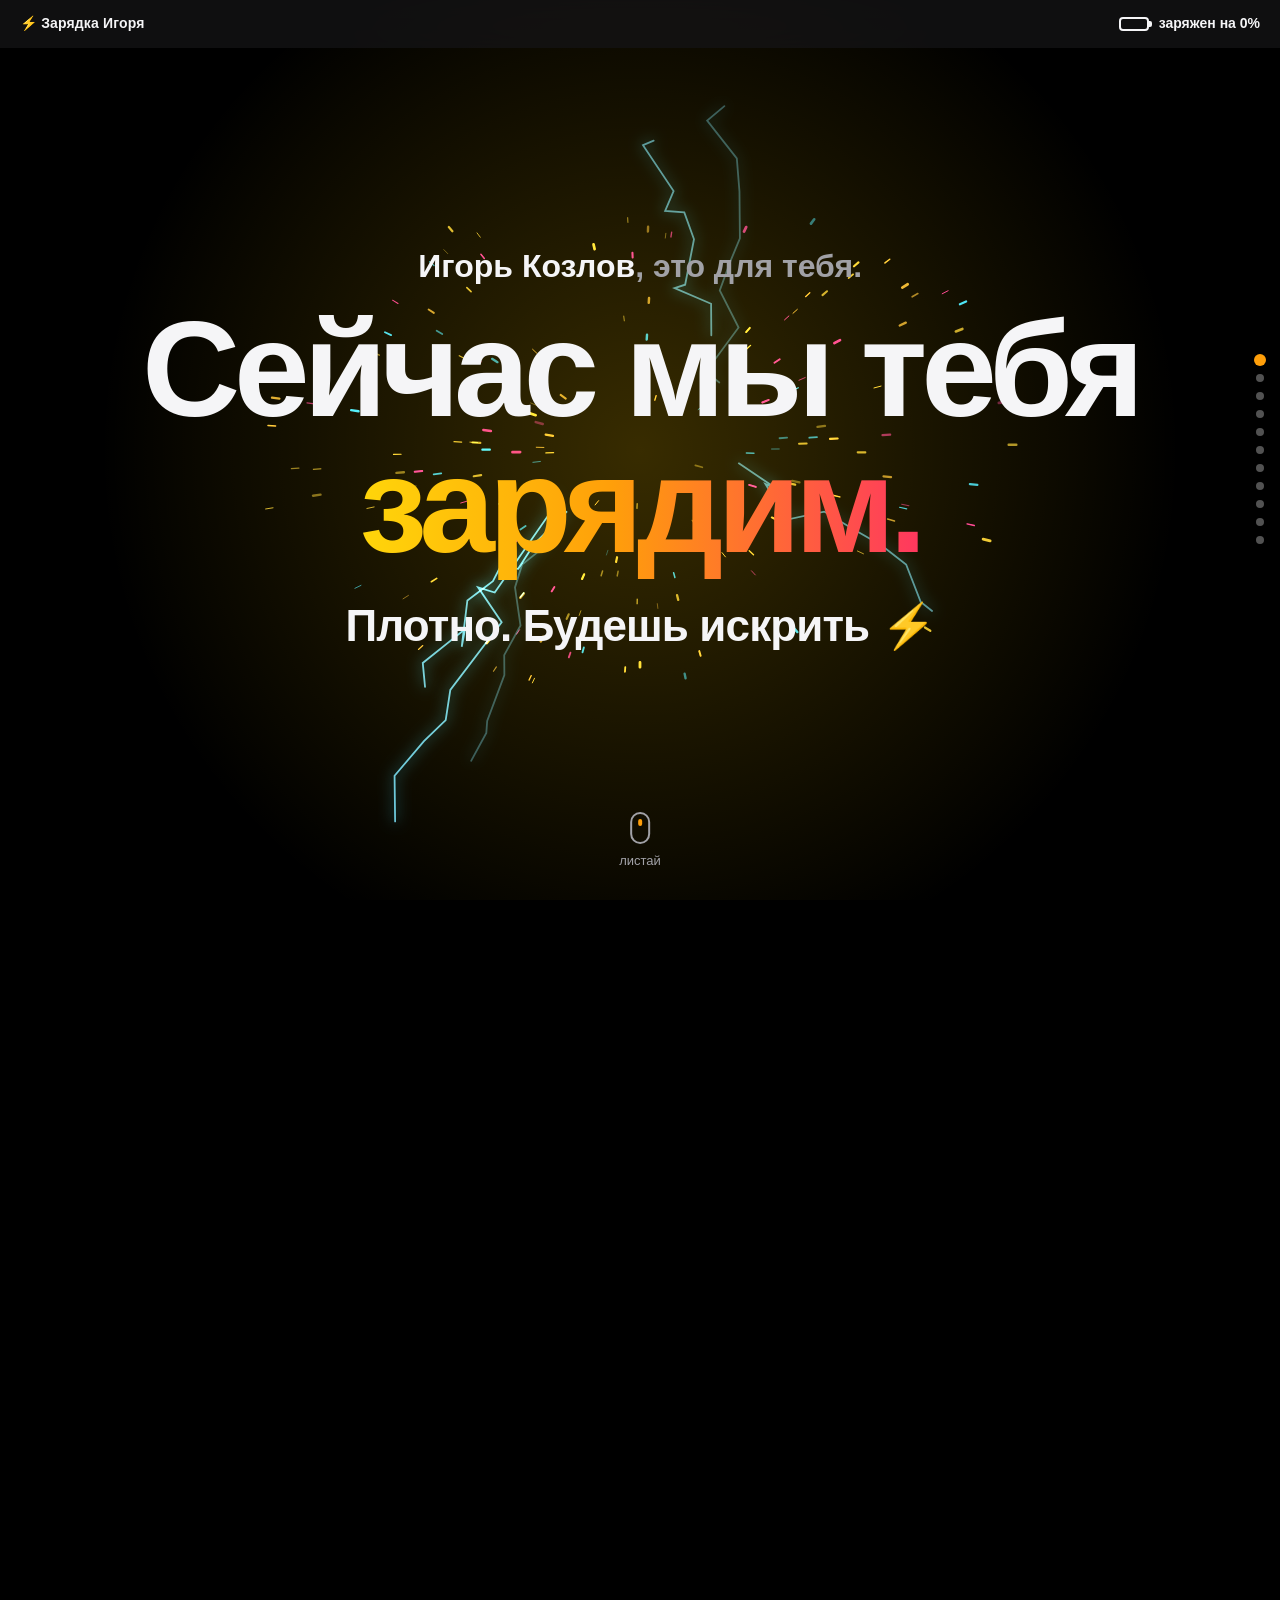
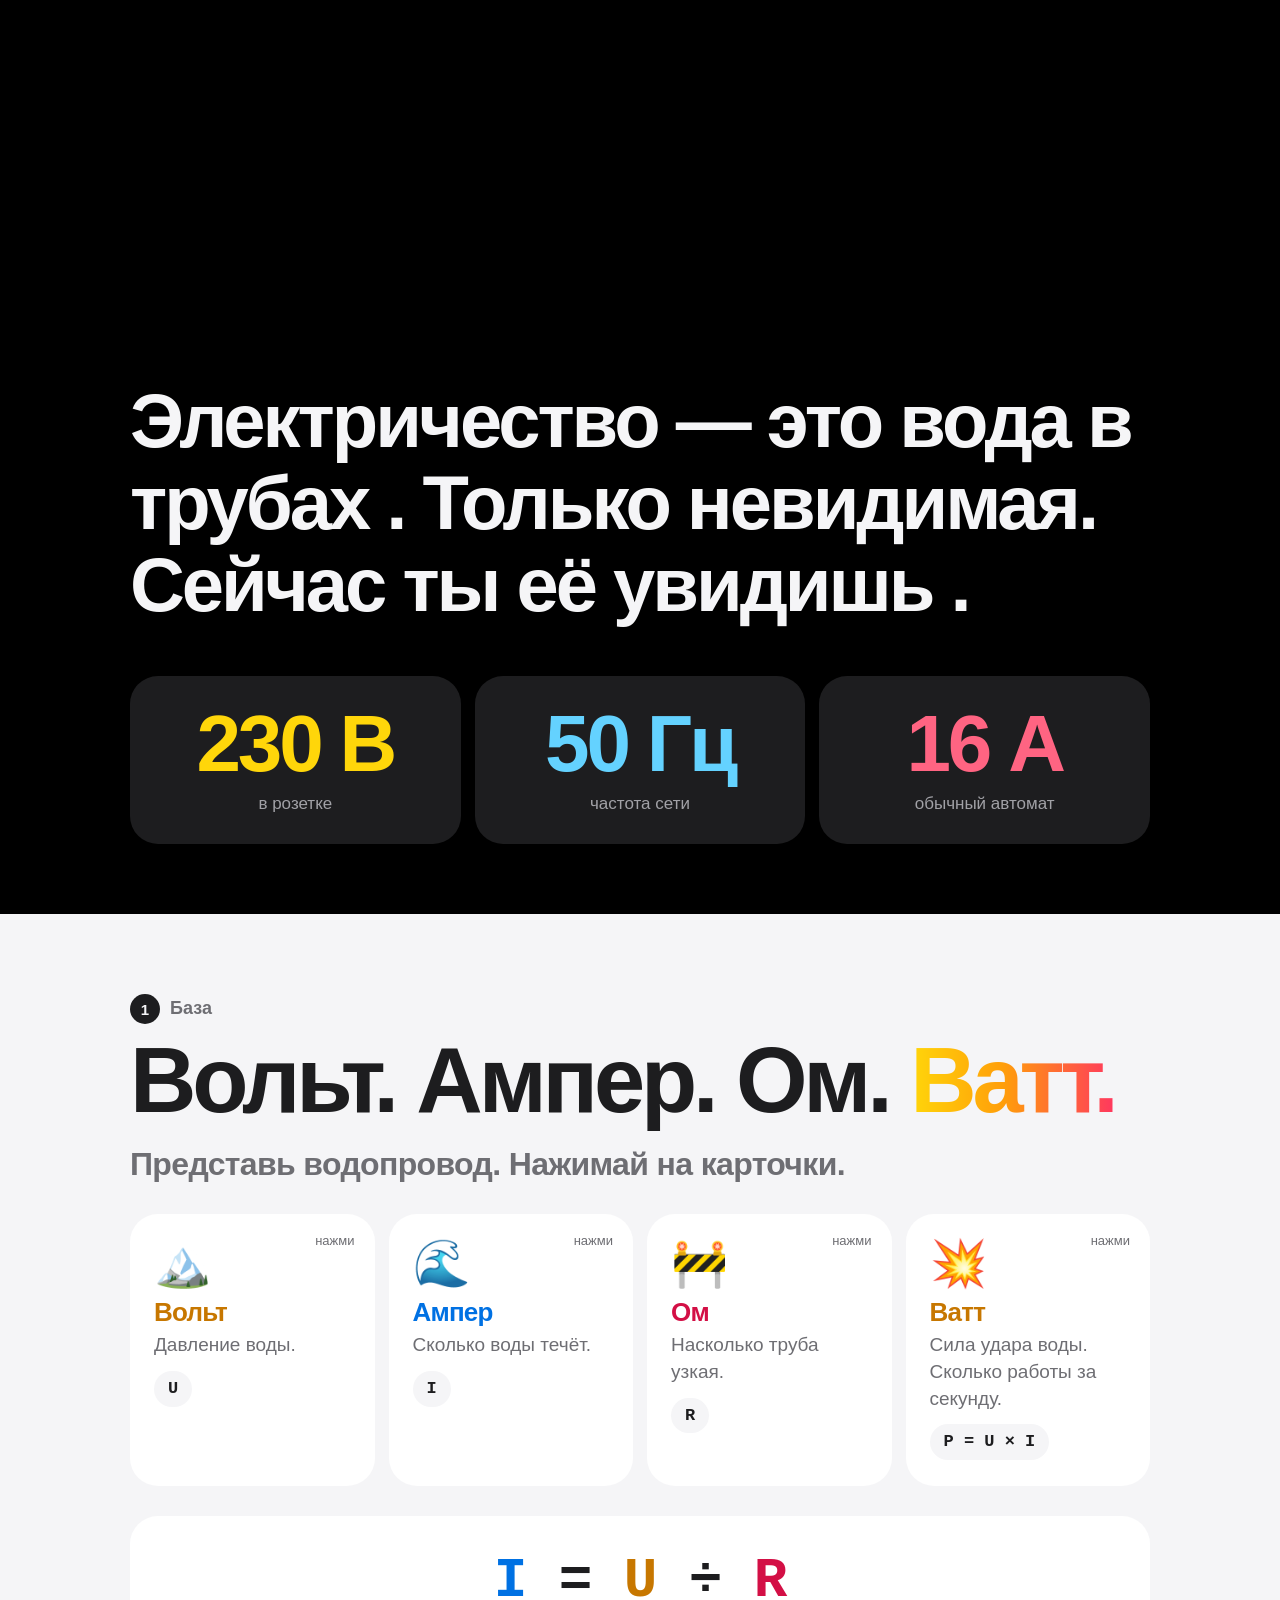
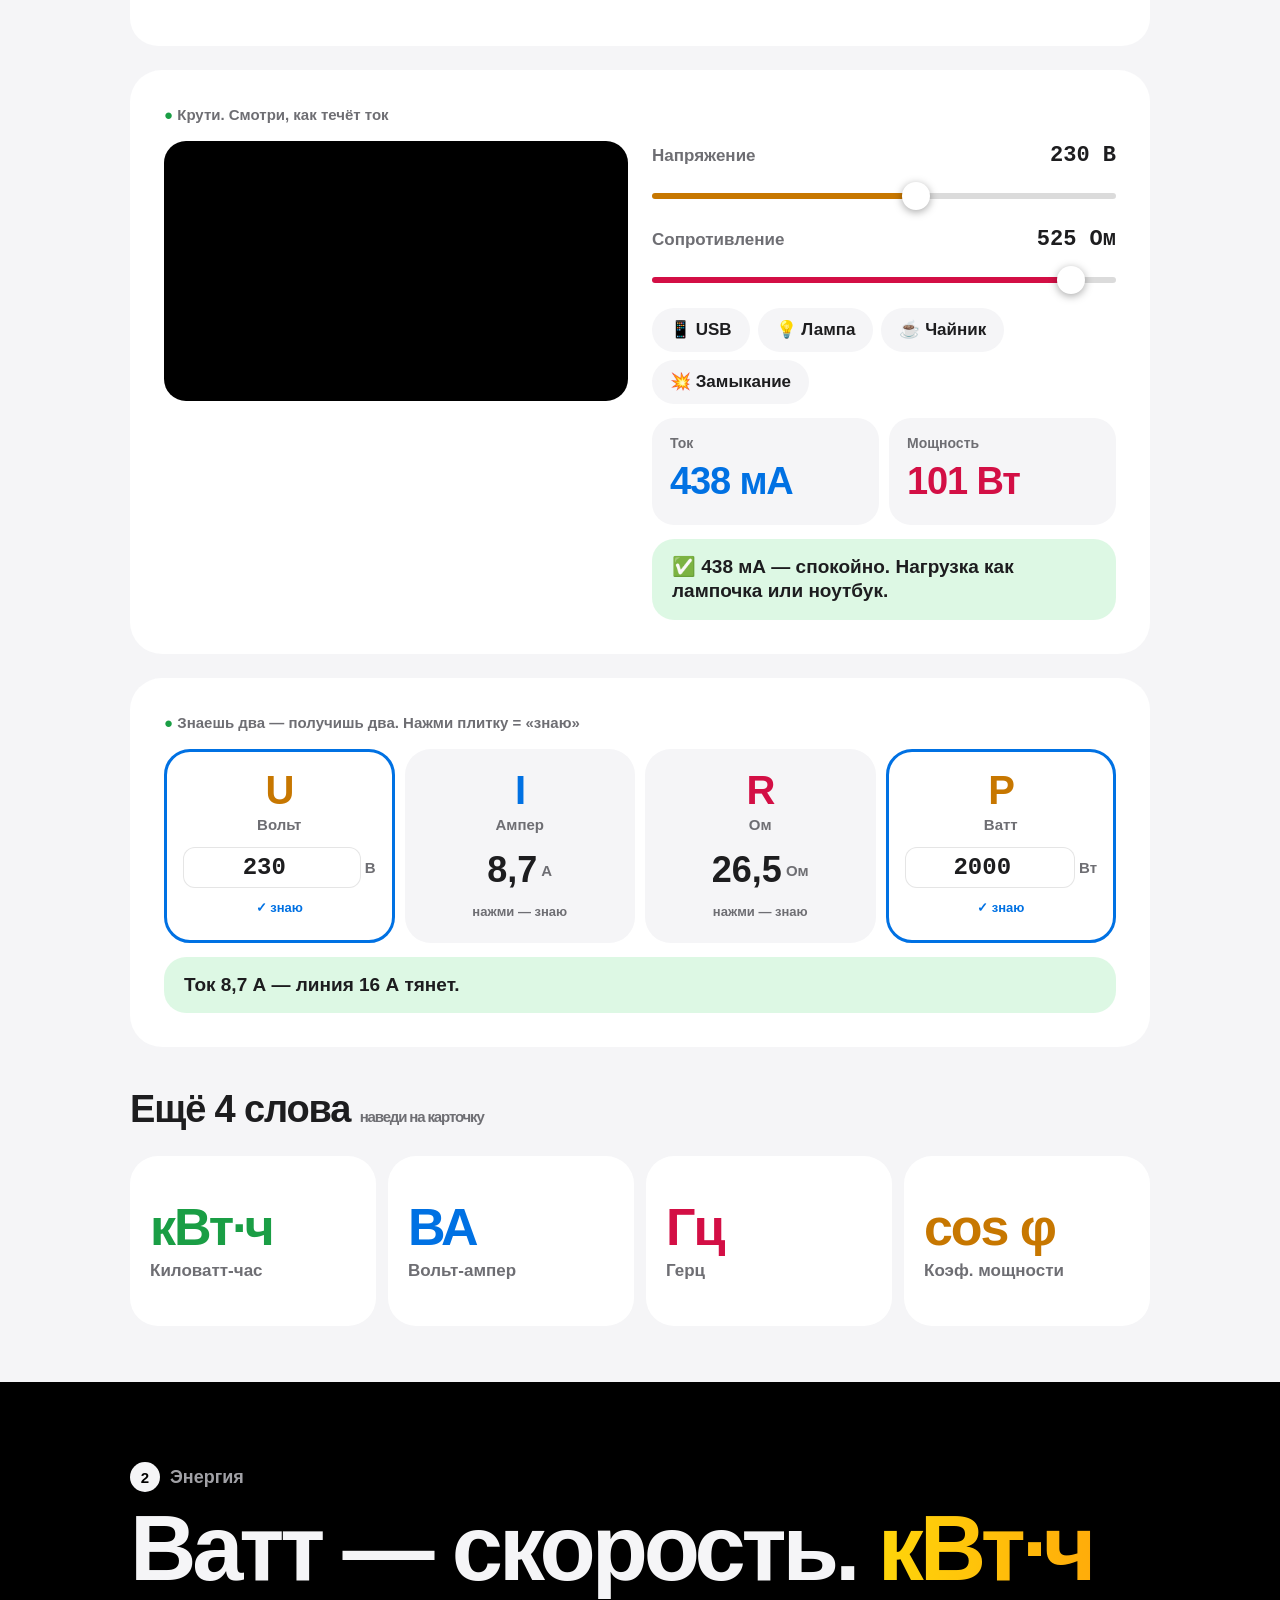
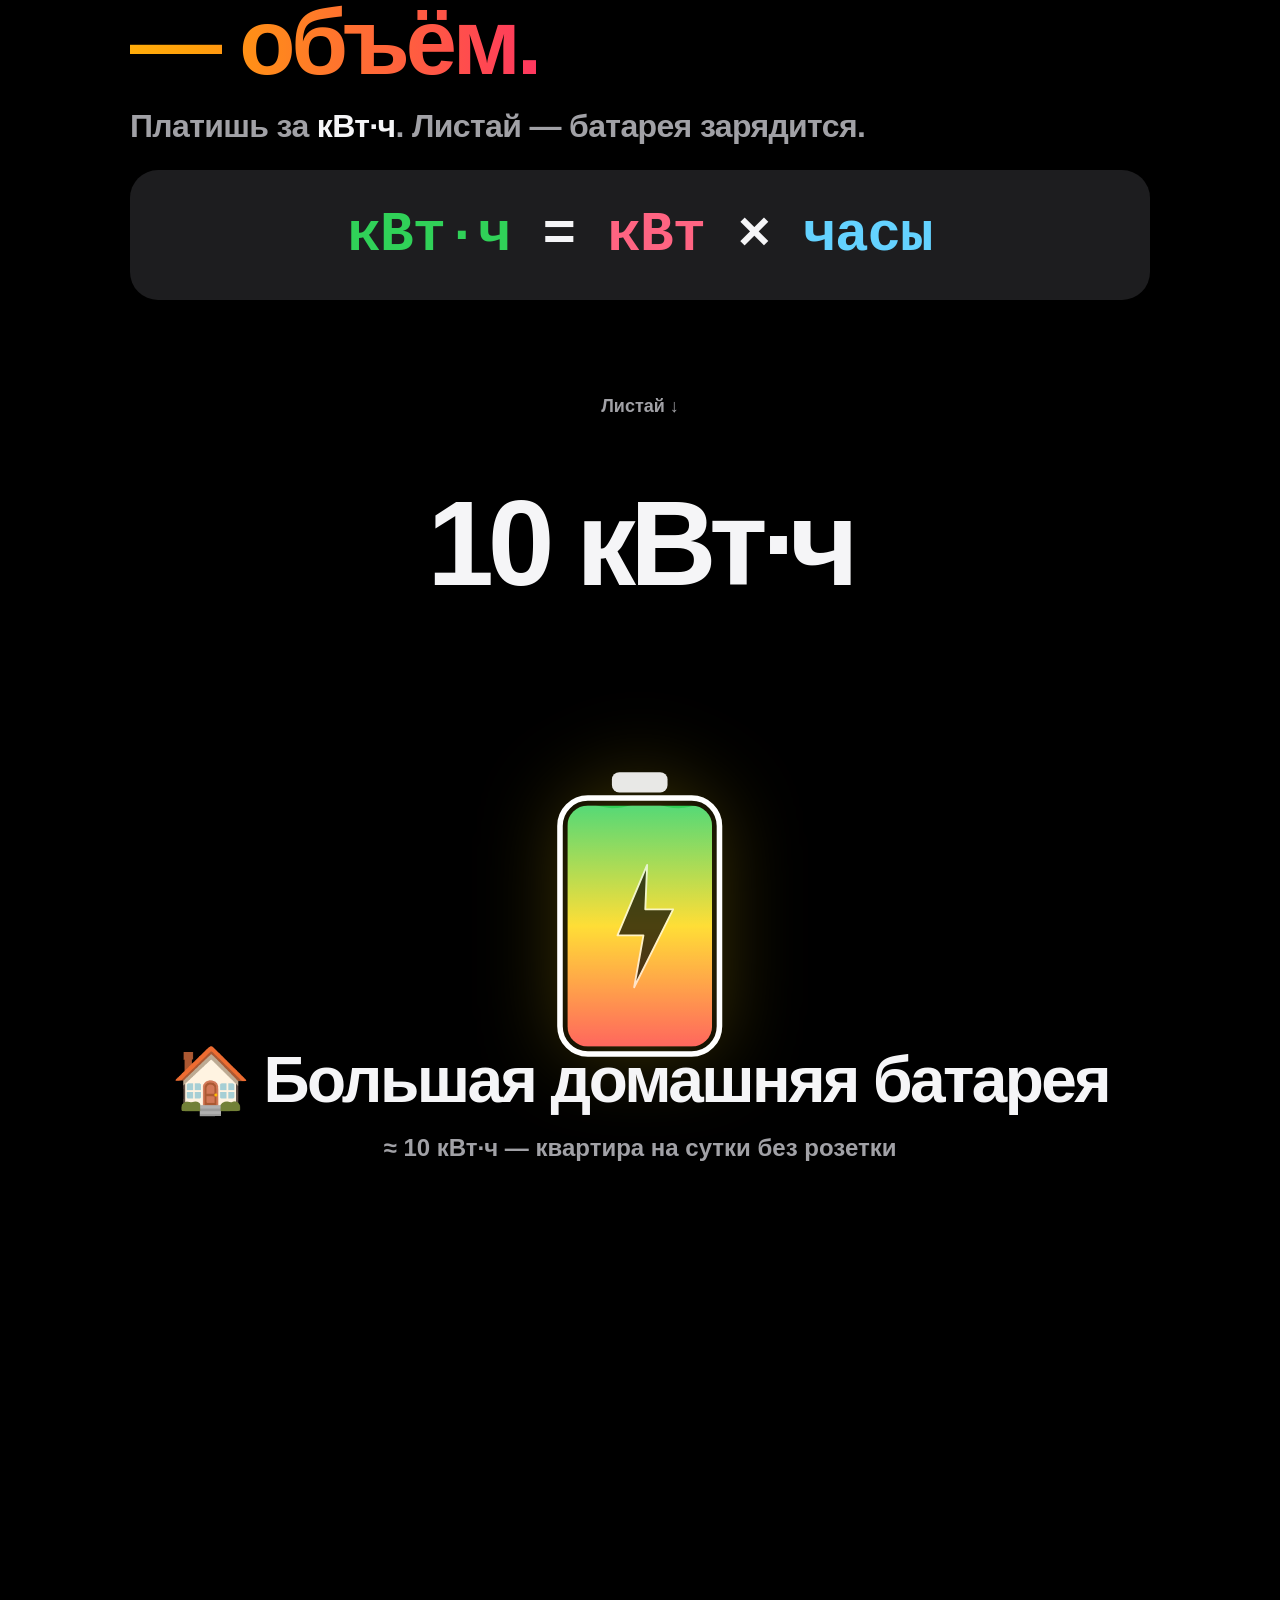
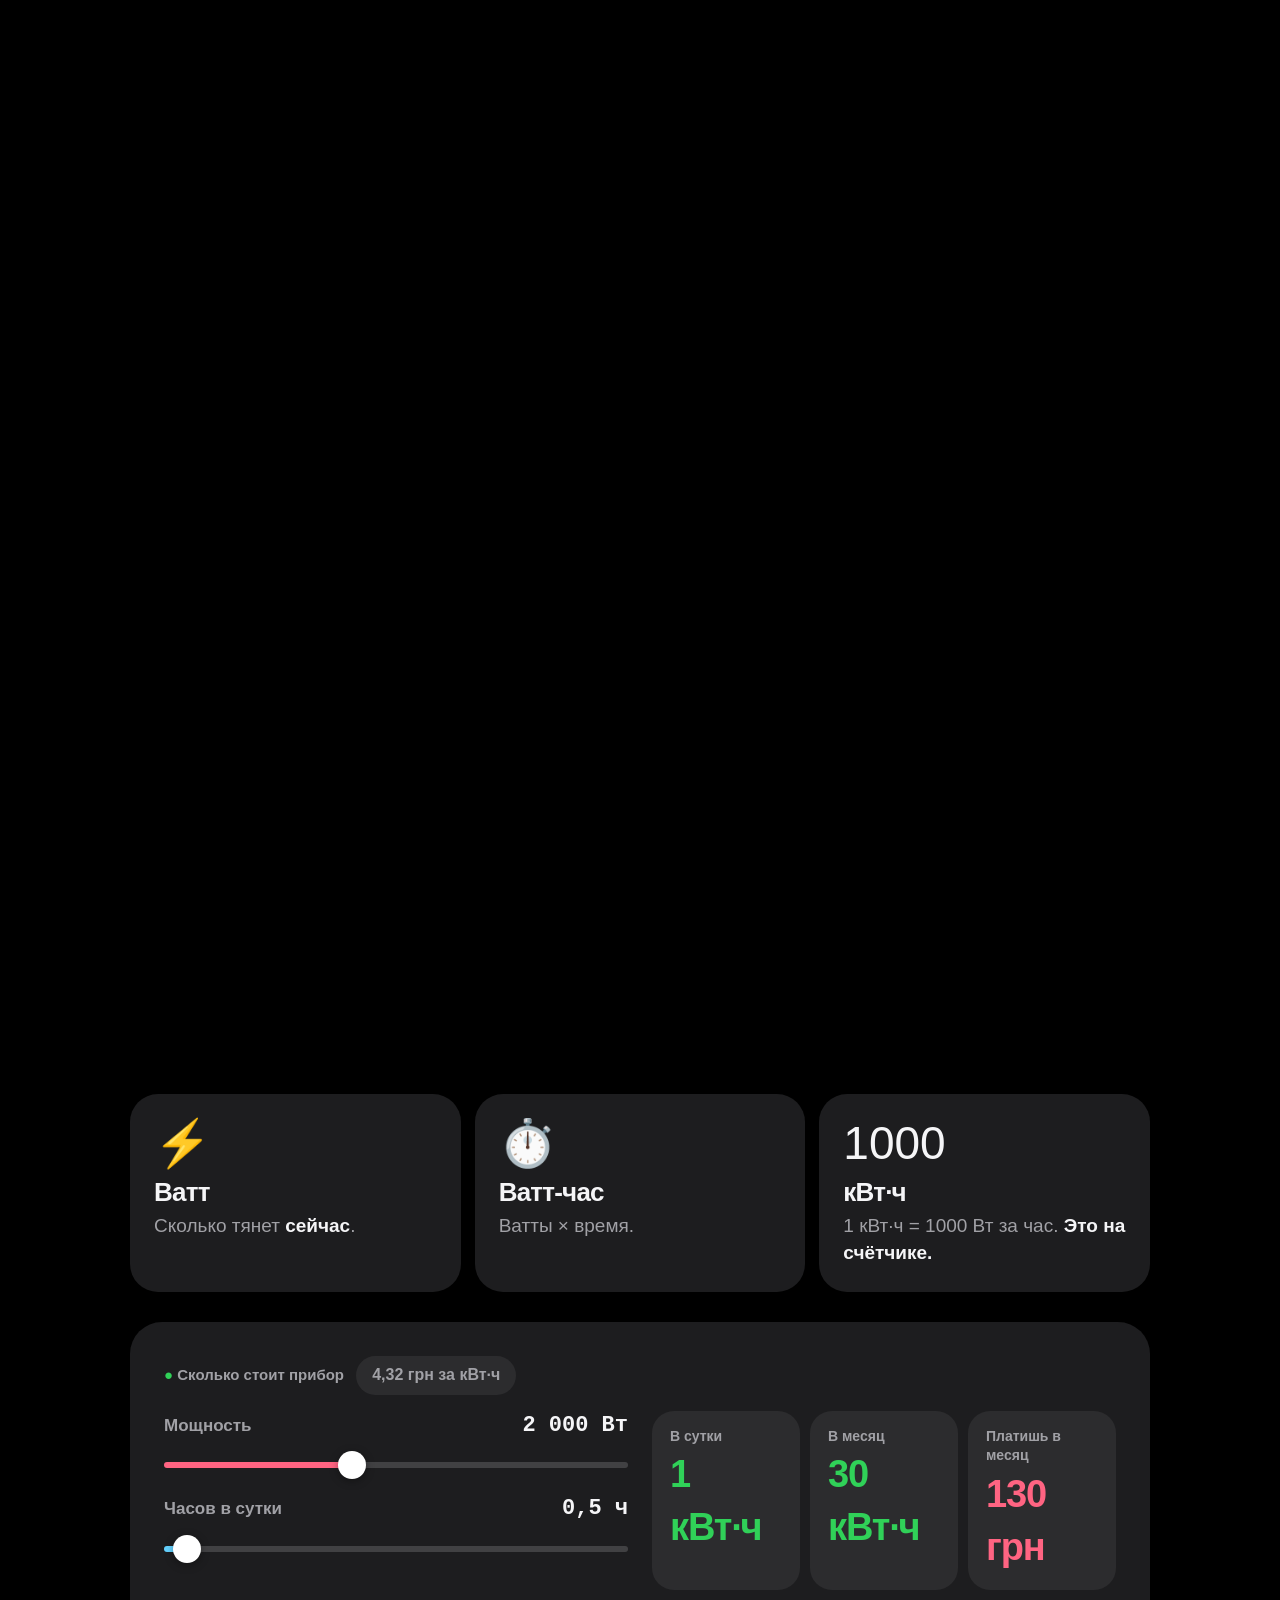
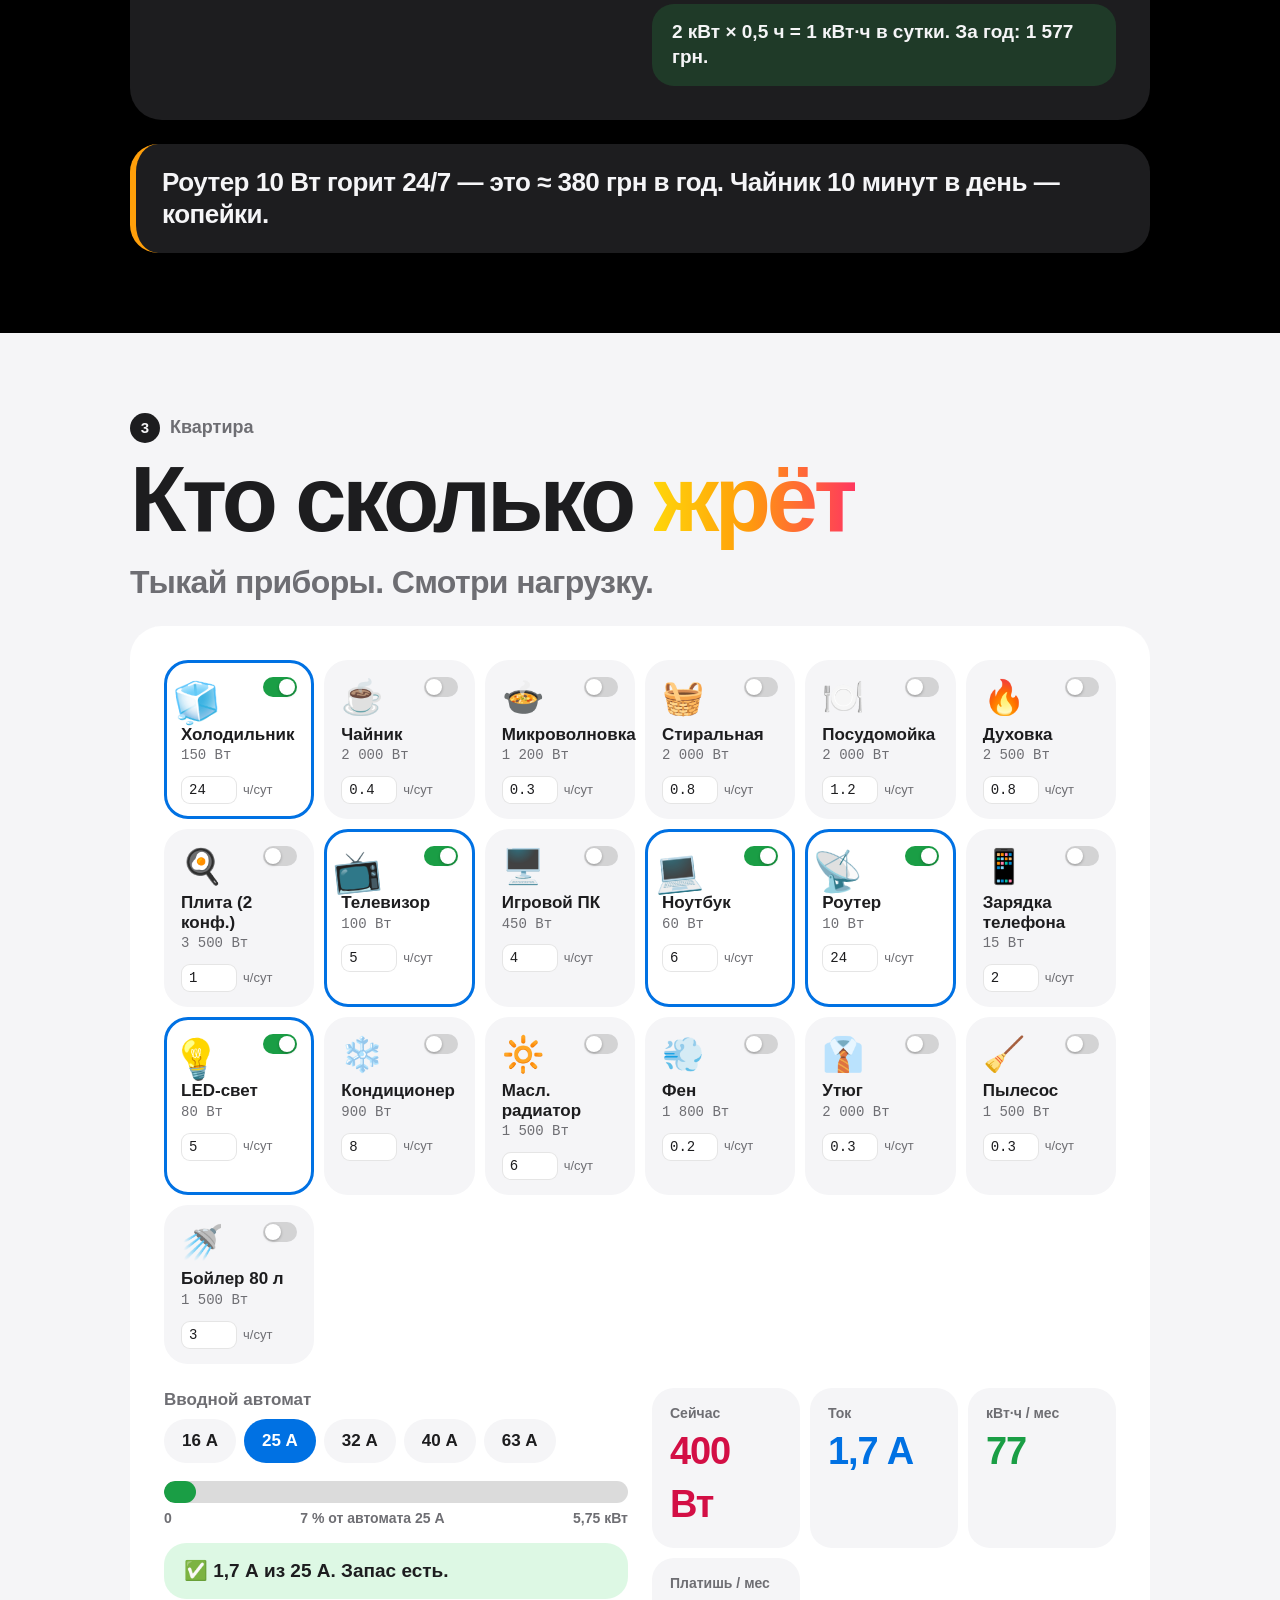
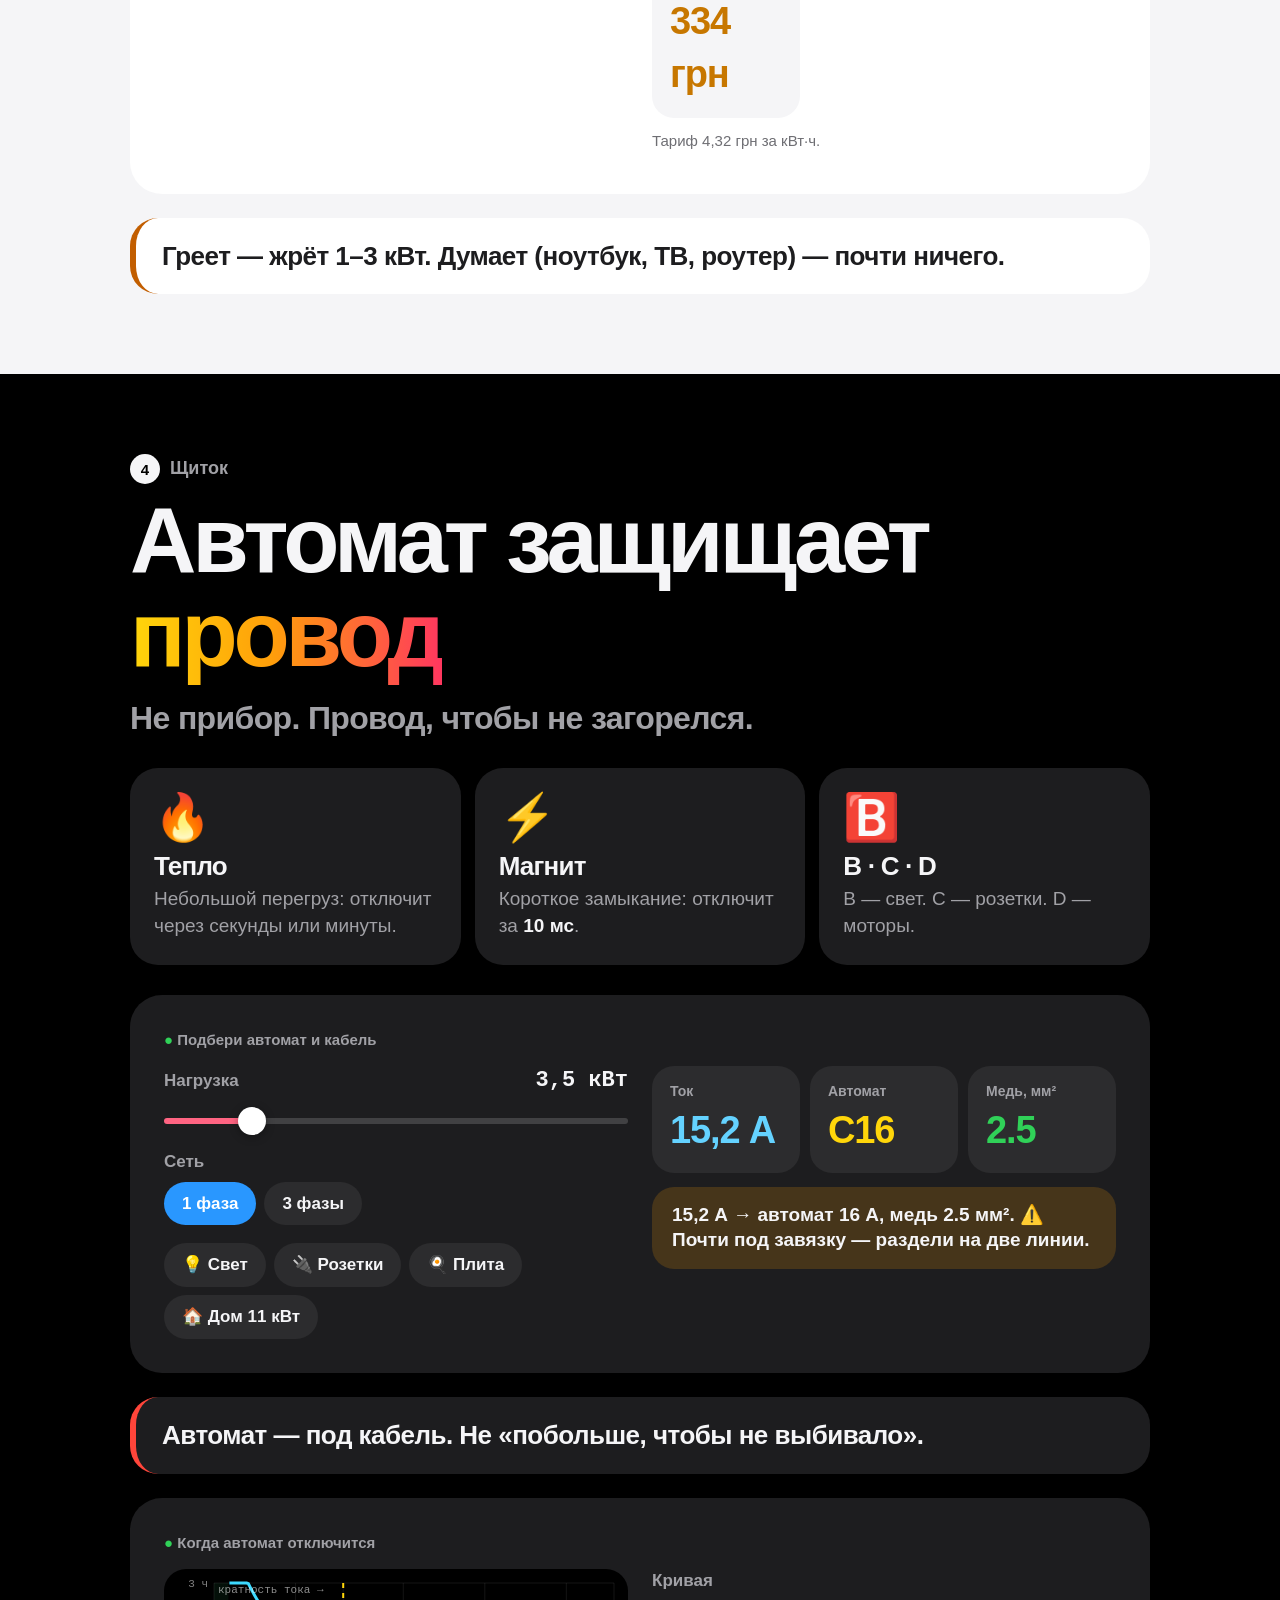
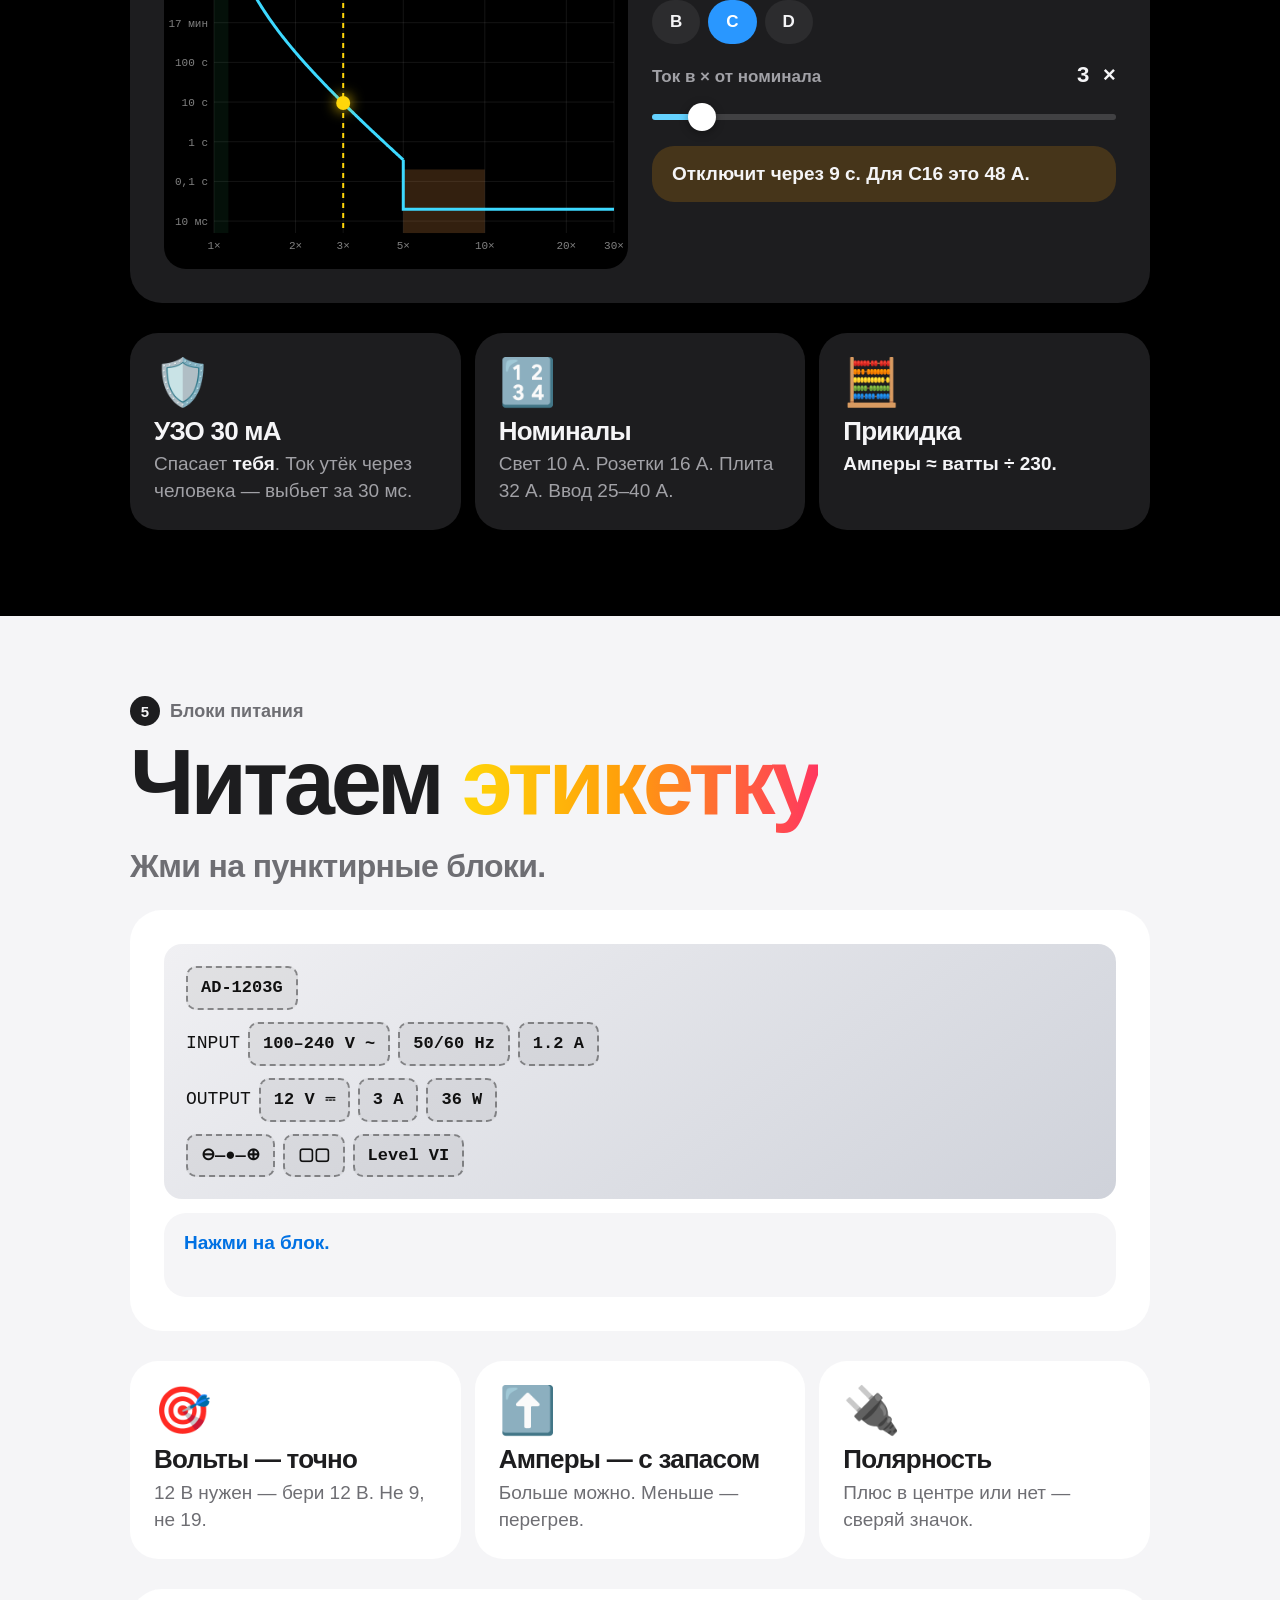
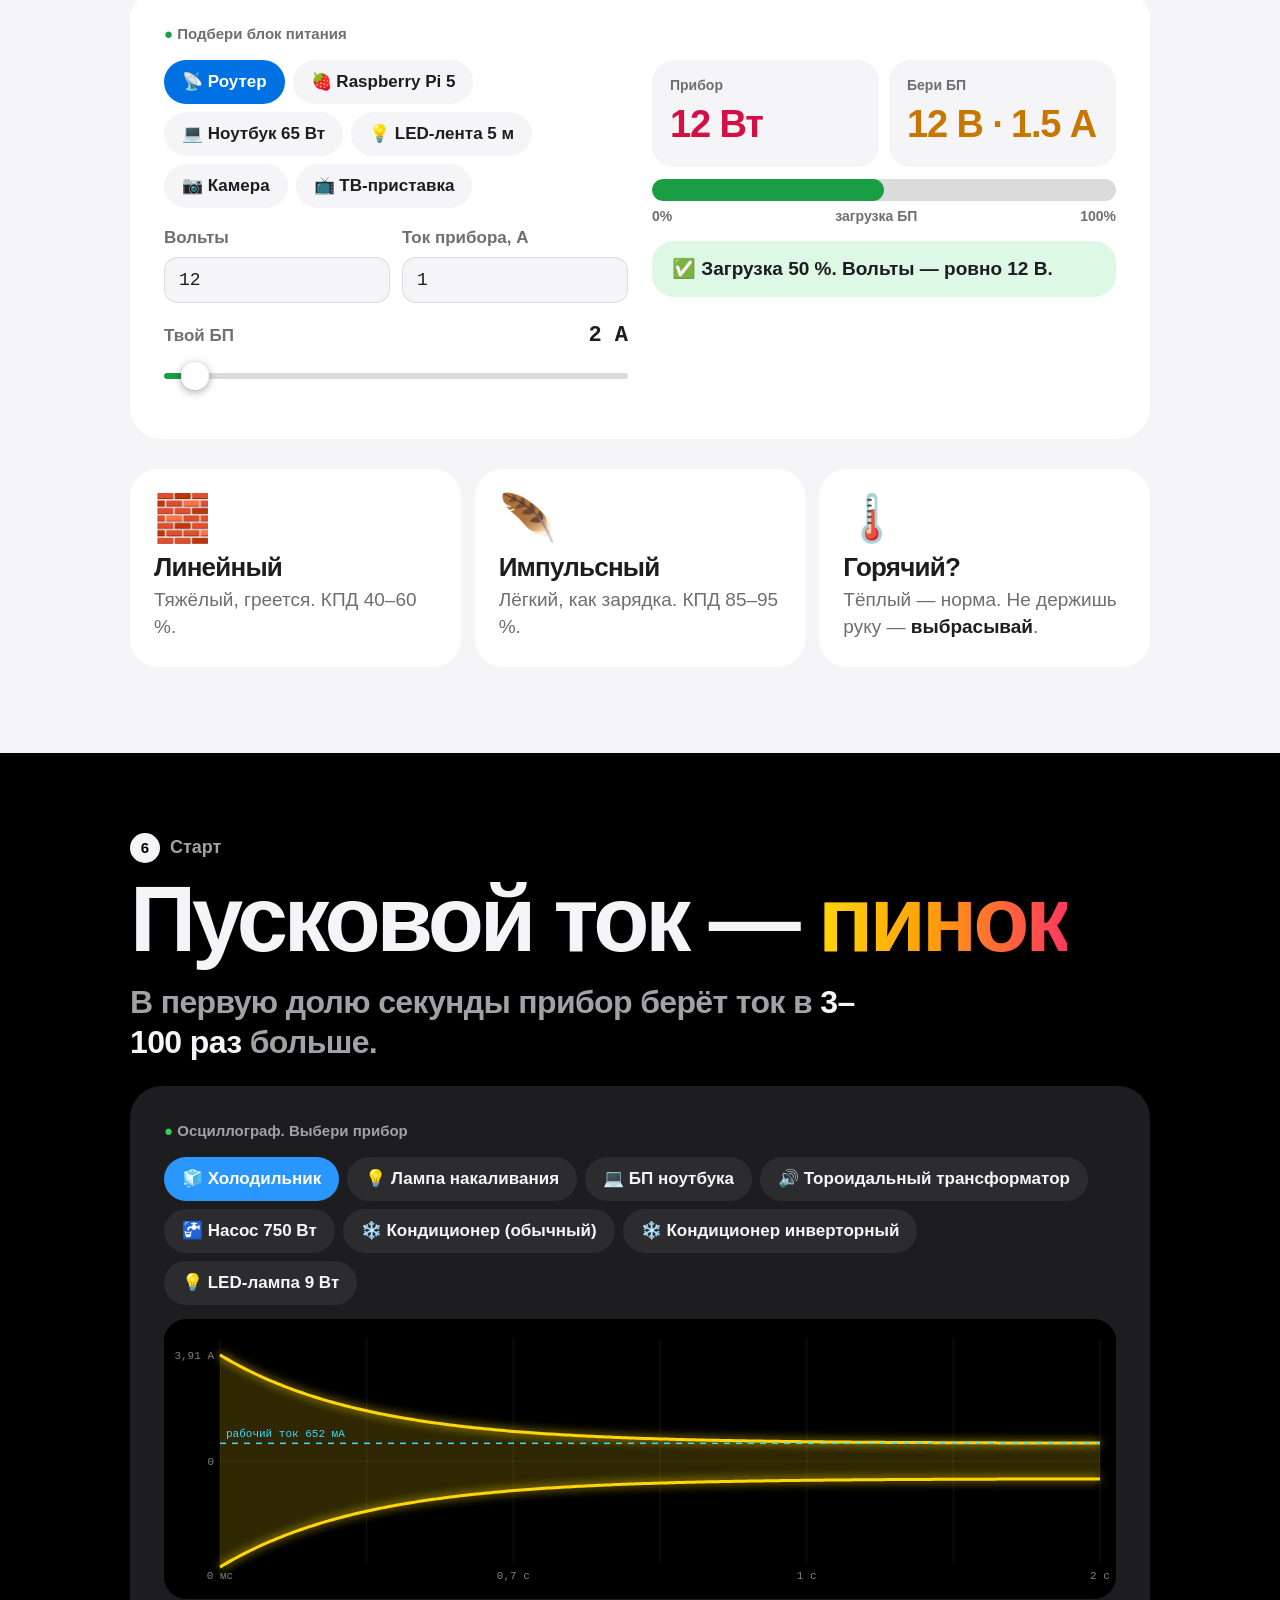
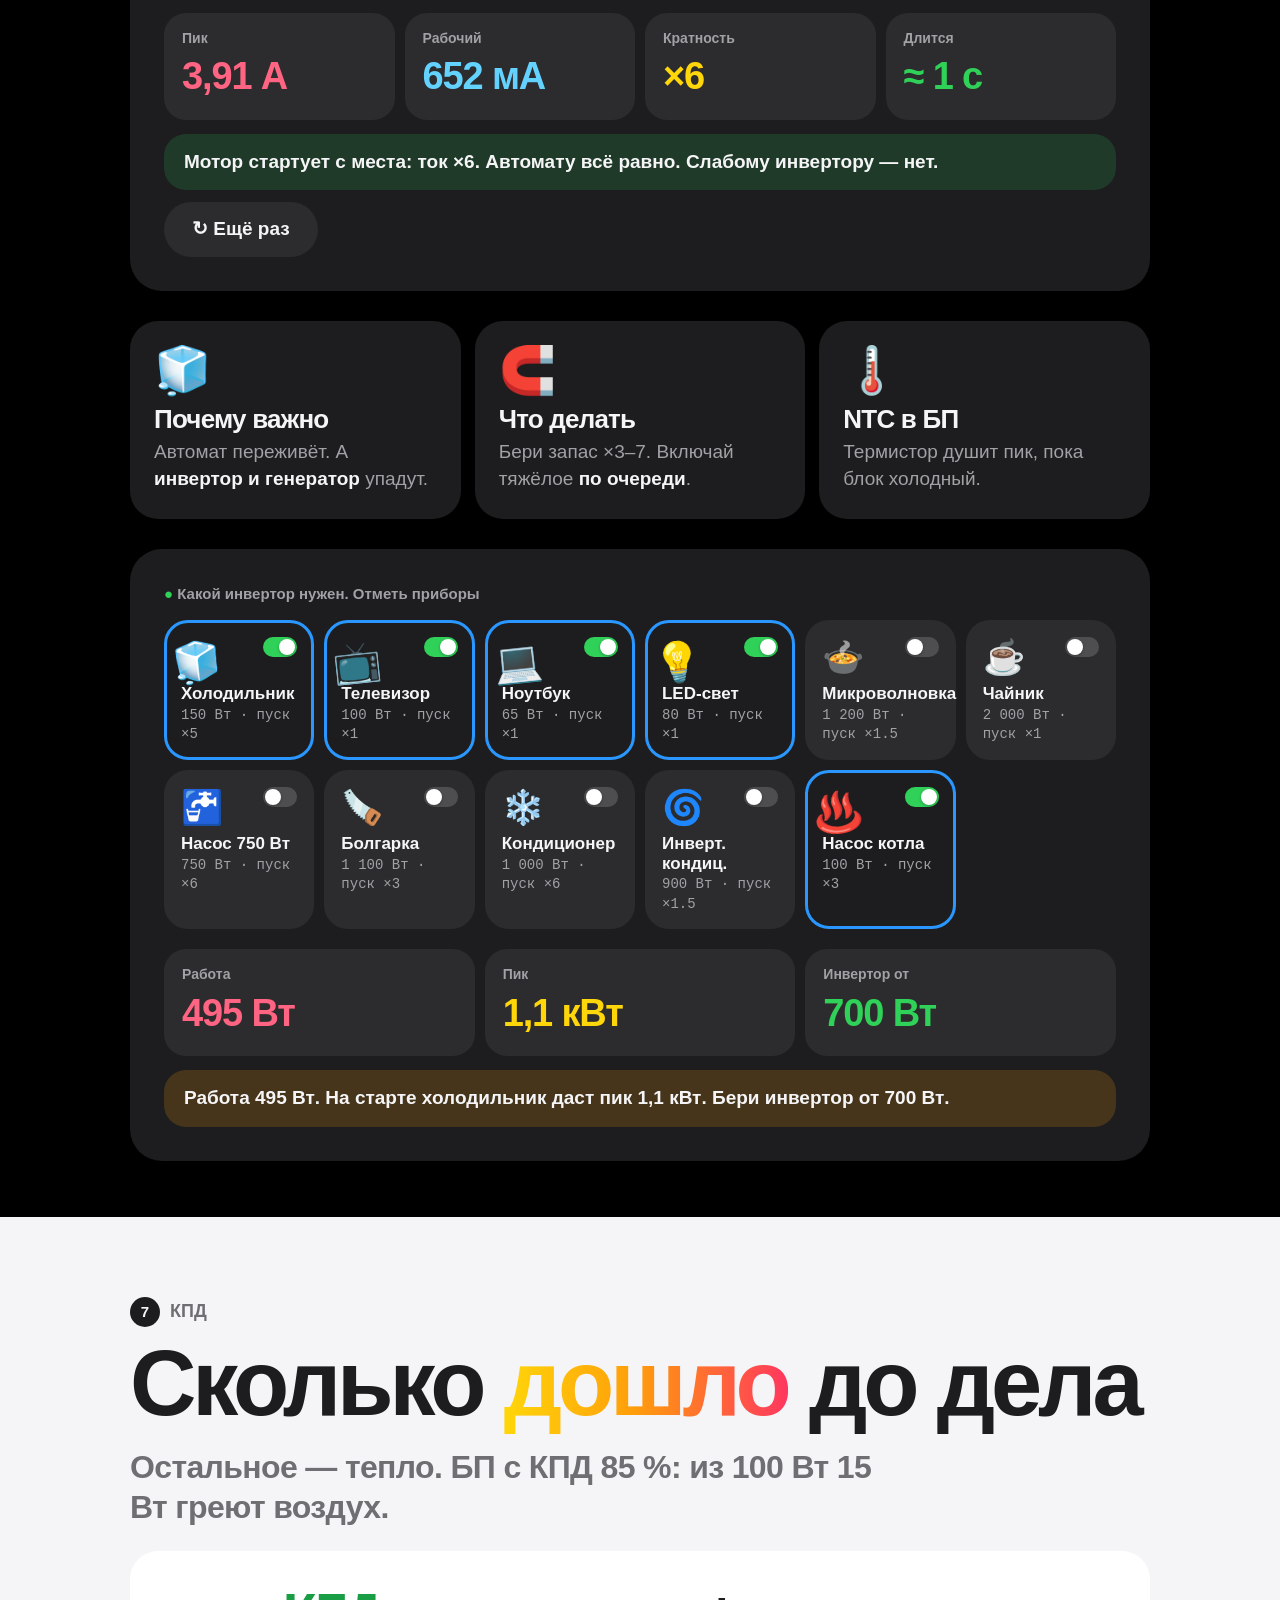
==== commit 74b25888: "Cache-bust assets, make input binding tolerant, tweak hero subtitle Co-Authored-By: Claude Sonnet 5." ====
--- a/electricity/index.html
+++ b/electricity/index.html
@@ -7,7 +7,7 @@
 <meta name="description" content="Интерактивный курс по электричеству для Игоря Козлова: вольты, амперы, ватты, автоматы, блоки питания, пусковой ток, КПД, инверторы, электрокар.">
 <meta name="theme-color" content="#000000">
 <link rel="icon" href="data:image/svg+xml,%3Csvg xmlns='http://www.w3.org/2000/svg' viewBox='0 0 64 64'%3E%3Crect width='64' height='64' rx='15' fill='%23000'/%3E%3Cpath d='M36 6 14 36h14l-4 22 26-34H35z' fill='%23ffd60a'/%3E%3C/svg%3E">
-<link rel="stylesheet" href="style.css">
+<link rel="stylesheet" href="style.css?v=3">
 <script>document.documentElement.className='js'</script>
 </head>
 <body>
@@ -533,6 +533,6 @@
 
 <canvas id="confetti"></canvas>
 <noscript><style>.rv{opacity:1!important;transform:none!important}</style></noscript>
-<script src="app.js"></script>
+<script src="app.js?v=3"></script>
 </body>
 </html>
--- a/electricity/style.css
+++ b/electricity/style.css
@@ -46,7 +46,7 @@
 .eyebrow b{color:#f5f5f7}
 h1{font-size:clamp(52px,11vw,136px);line-height:1;font-weight:700;letter-spacing:-.045em}
 h1 .grad,h2 em{font-style:normal;background:linear-gradient(90deg,#ffd60a,#ff9f0a 45%,#ff375f);-webkit-background-clip:text;background-clip:text;color:transparent}
-.hero p.sub{margin:22px auto 0;font-size:clamp(24px,4vw,44px);font-weight:600;color:#f5f5f7;letter-spacing:-.02em}
+.hero p.sub{margin:22px auto 0;font-size:clamp(20px,5.2vw,44px);font-weight:600;color:#f5f5f7;letter-spacing:-.02em}
 .scroll-hint{position:absolute;bottom:30px;left:50%;transform:translateX(-50%);font-size:13px;color:var(--muted);display:flex;flex-direction:column;align-items:center;gap:8px}
 .scroll-hint i{width:20px;height:32px;border:2px solid var(--muted);border-radius:11px;position:relative}
 .scroll-hint i::after{content:"";position:absolute;left:50%;top:5px;width:4px;height:7px;margin-left:-2px;border-radius:2px;background:#ff9f0a;animation:wheel 1.6s infinite}
